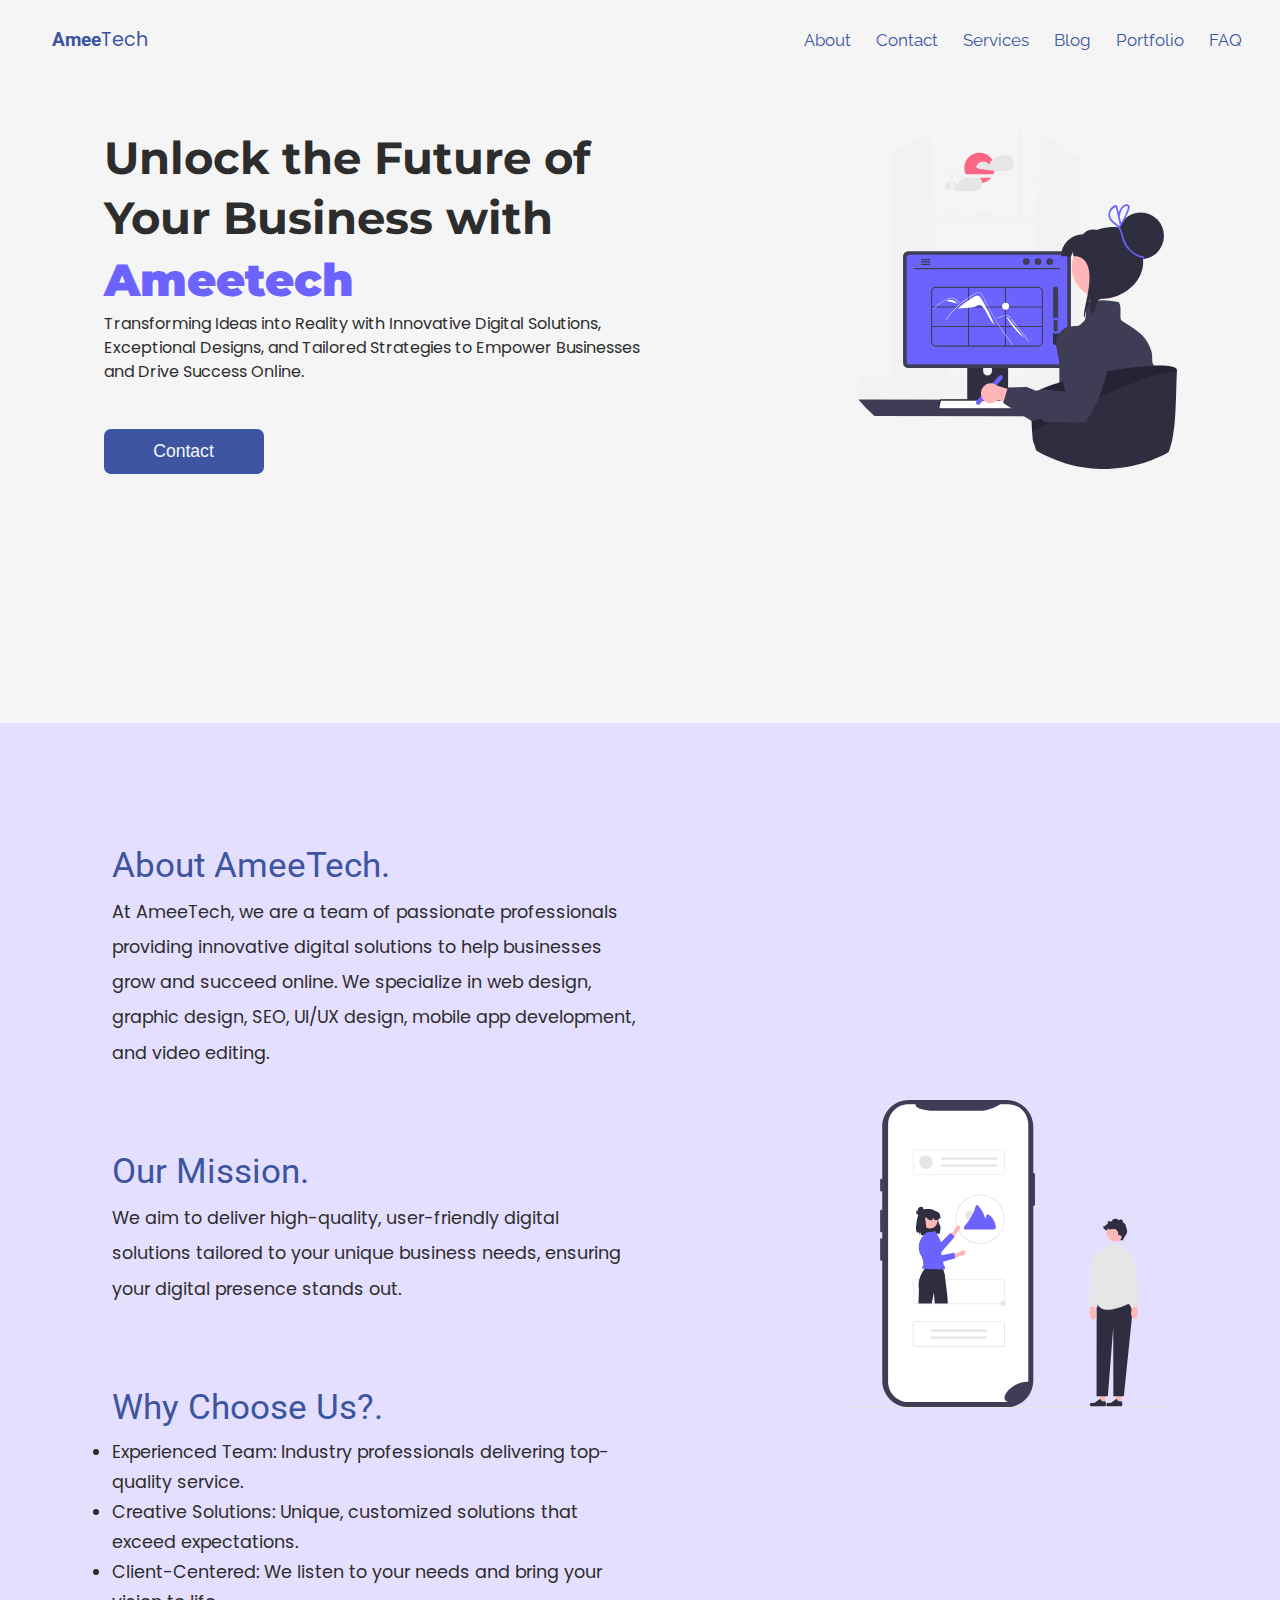
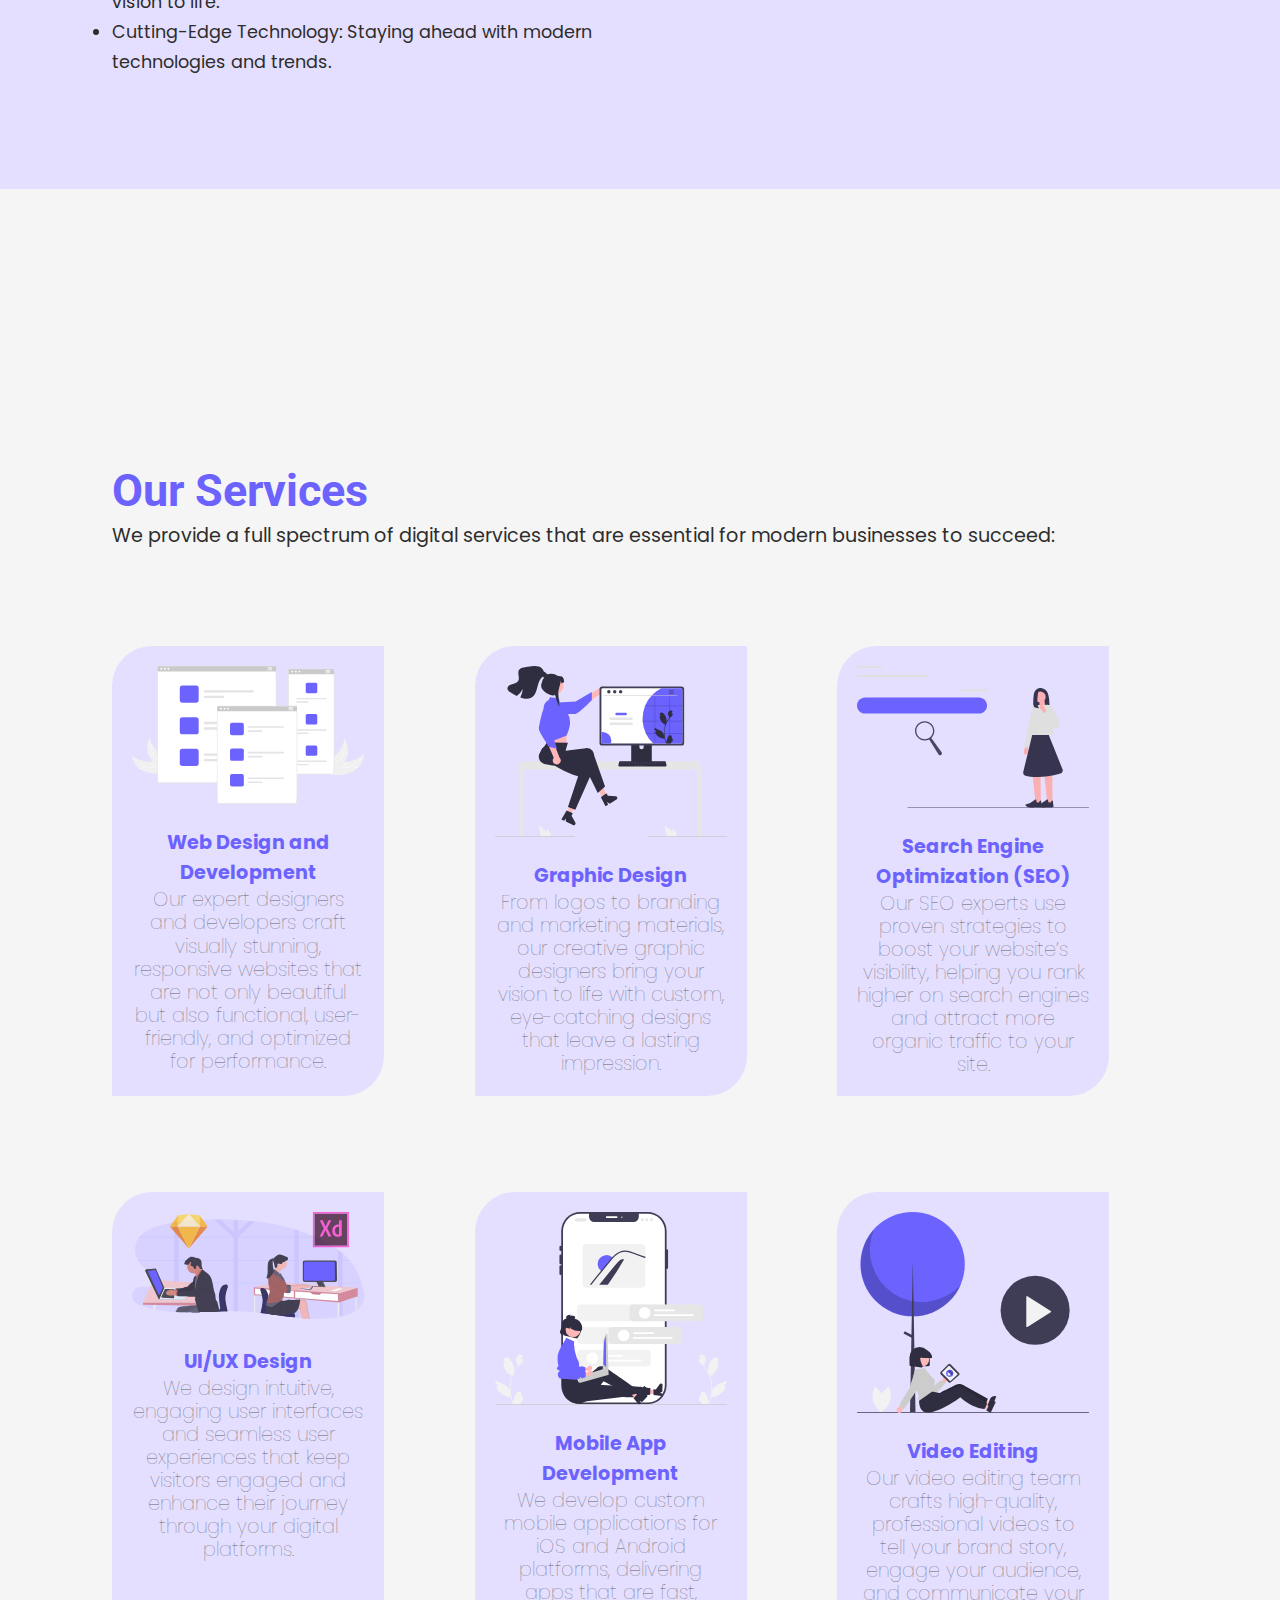
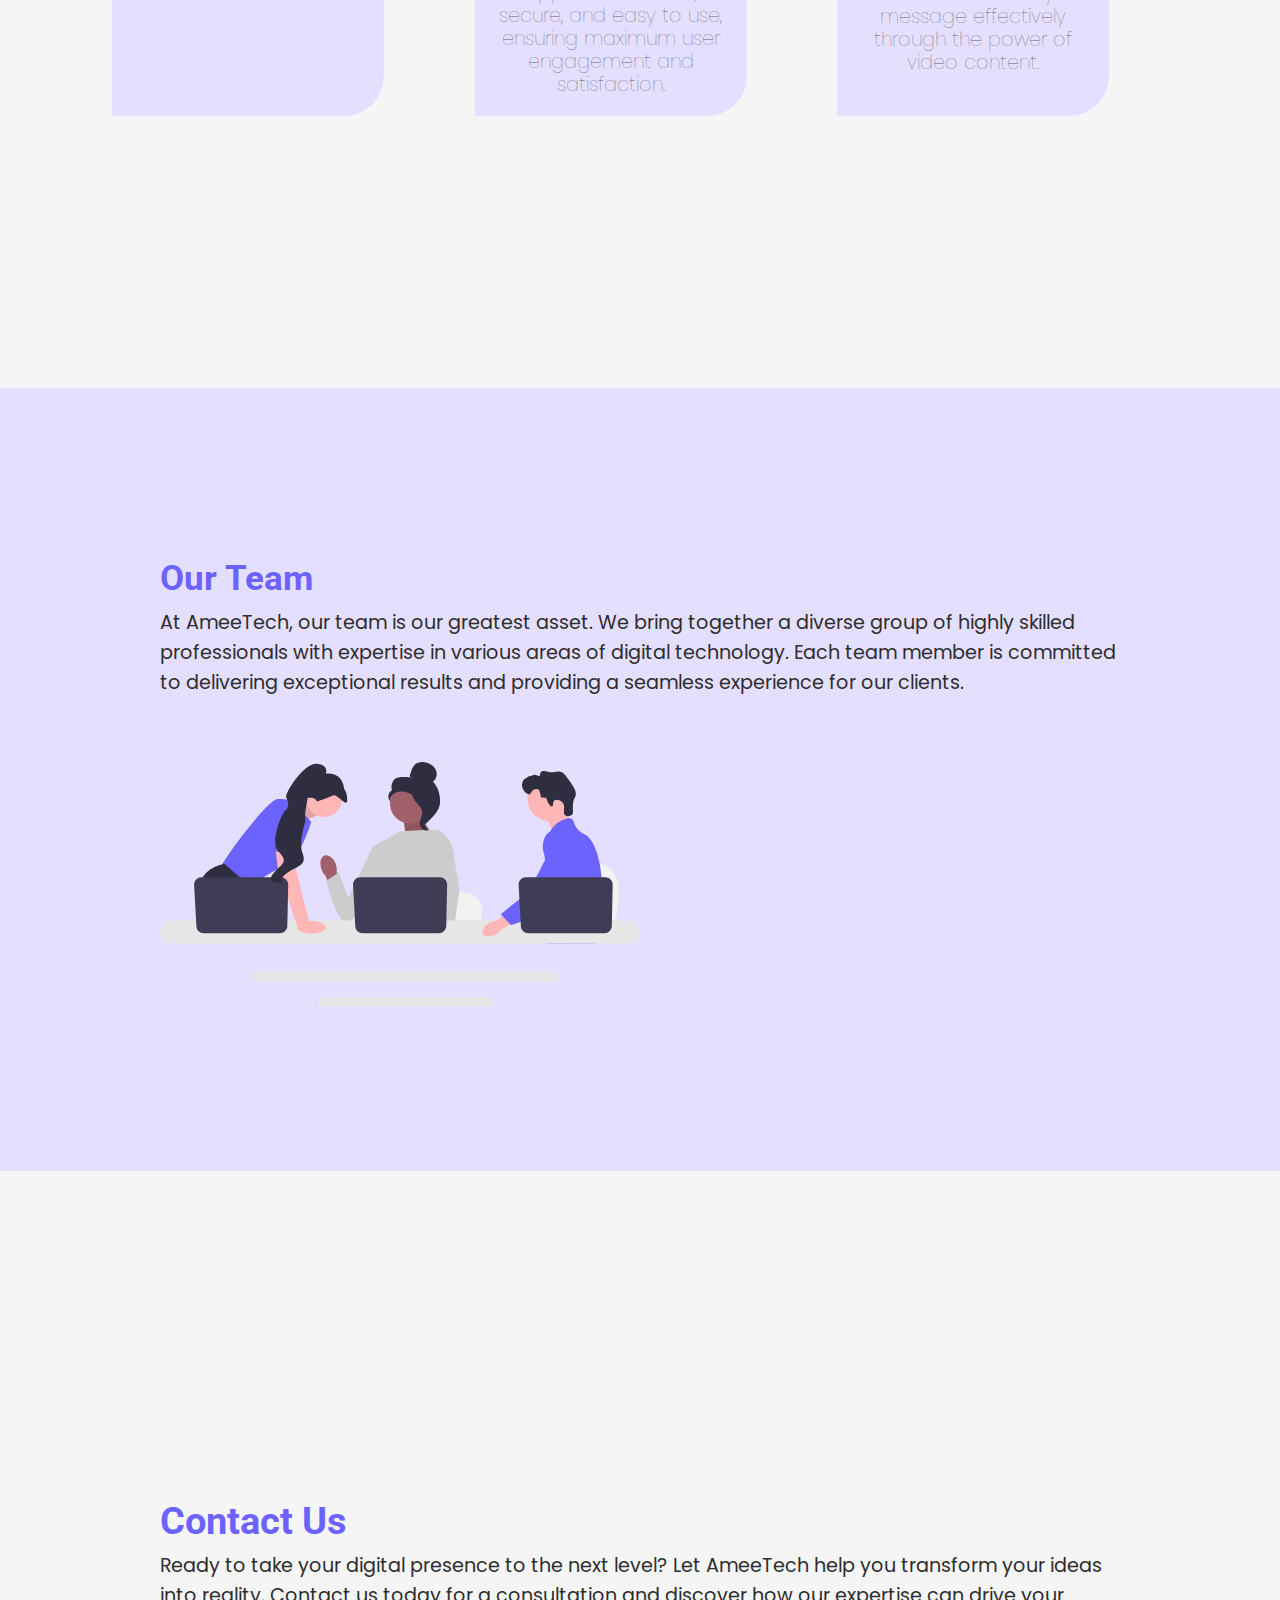
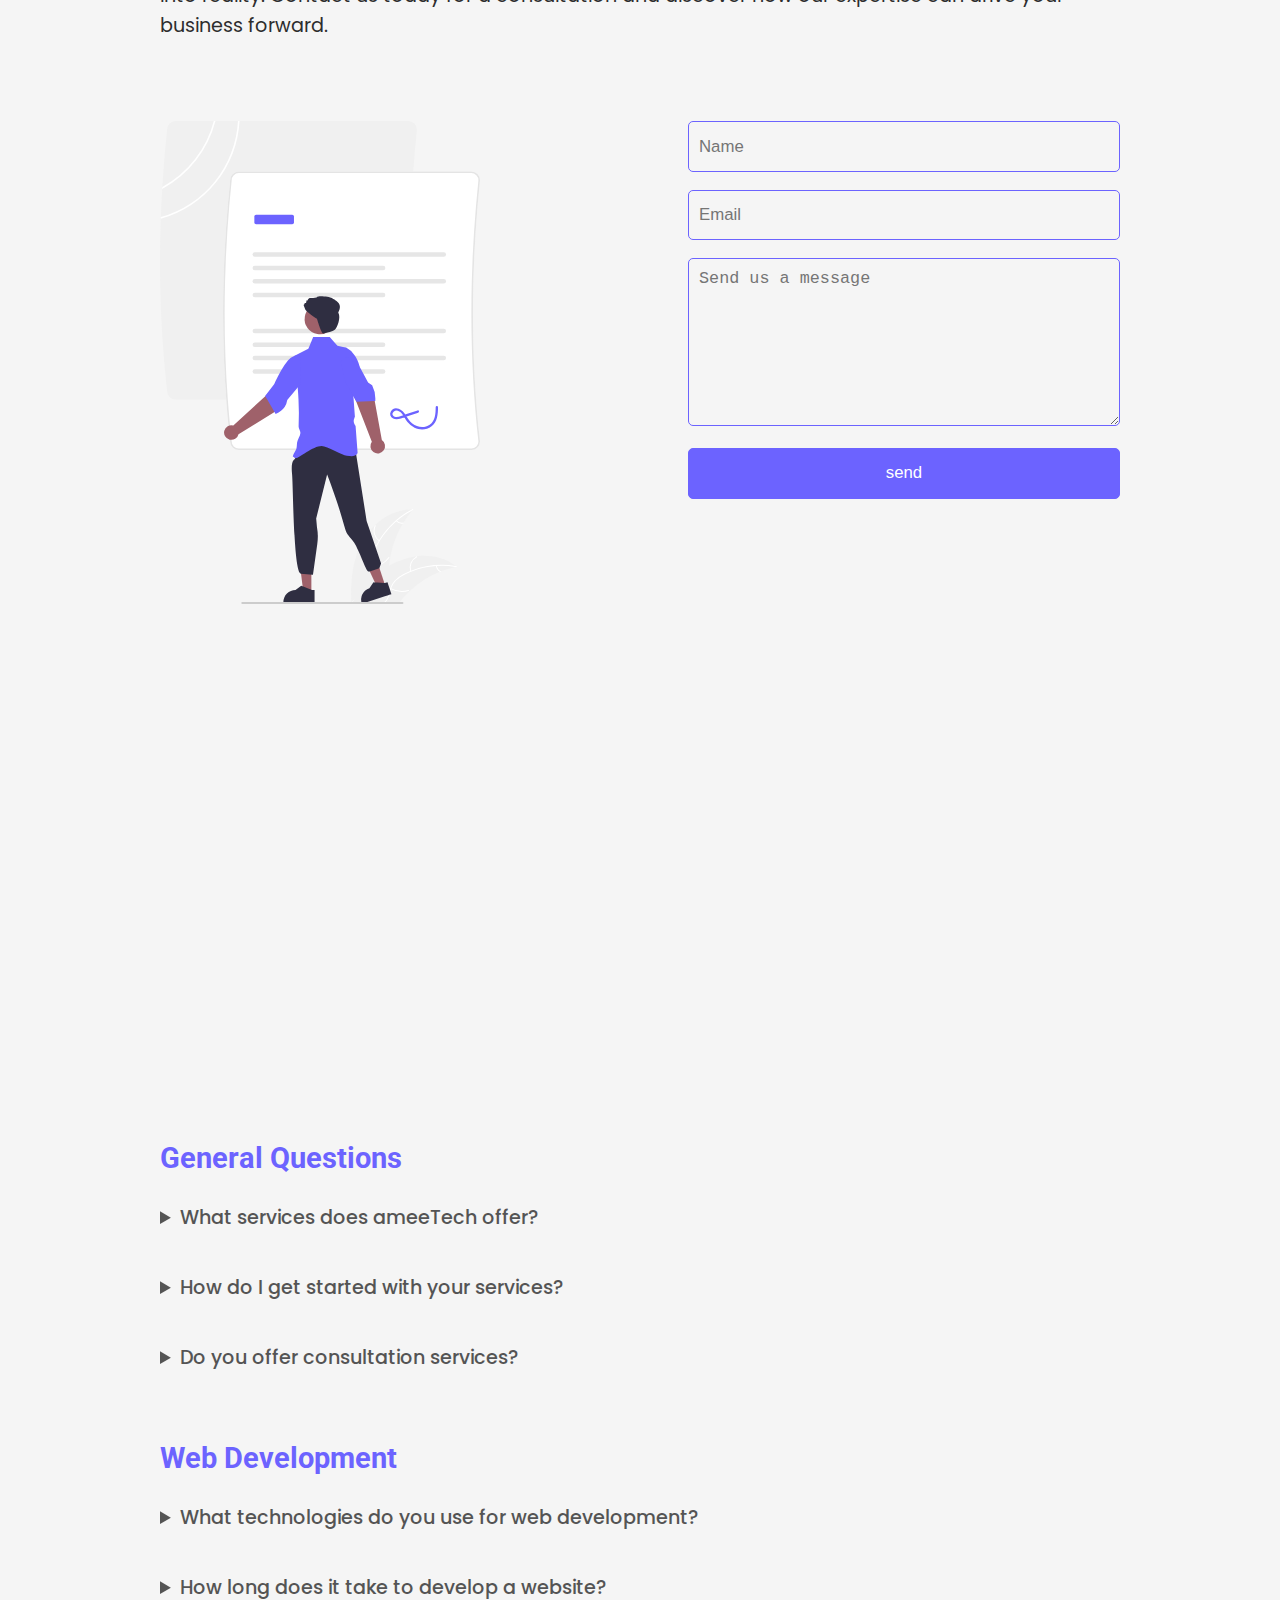
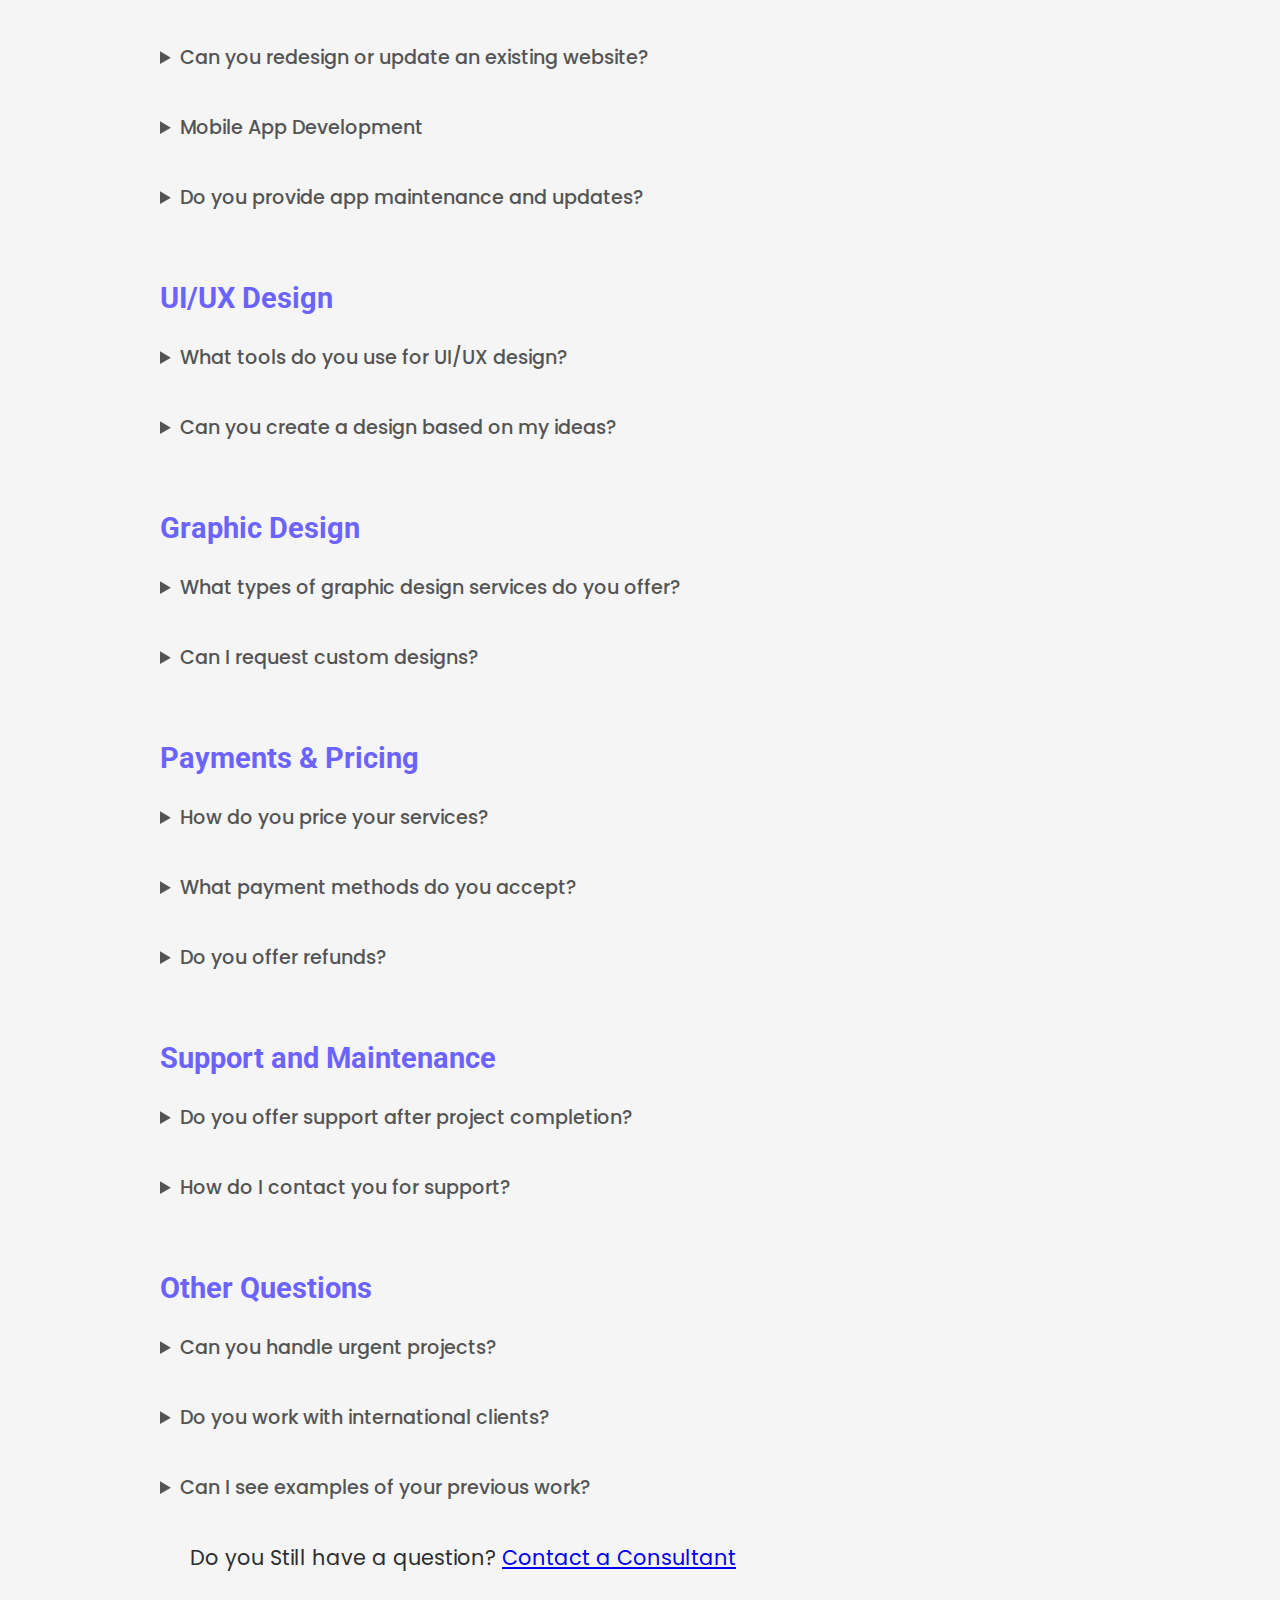
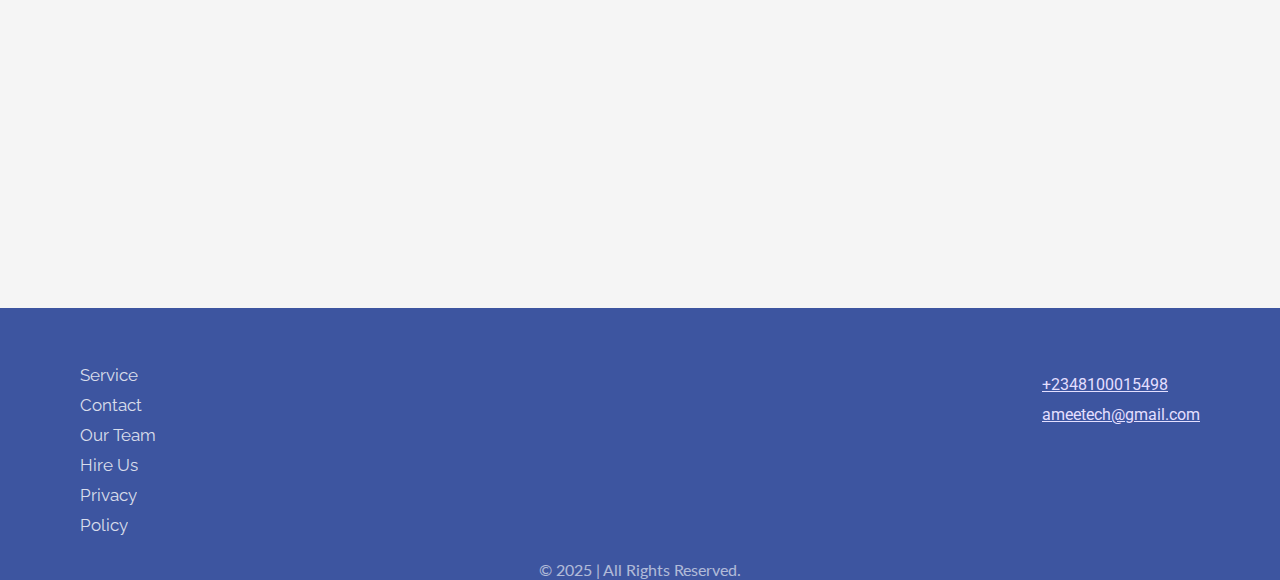
==== index.html @ a2d7ca28 "add a blog post" ====
<!DOCTYPE html>
<html lang="en">
<head>
    <meta charset="UTF-8">
    <meta name="viewport" content="width=device-width, initial-scale=1.0">
    <meta name="author" content="Aminu Muhammad">
    <meta name="robots" content="index, follow">
    <meta name="description" content="Ameetech specializes in innovative digital solutions, including web design, graphic design, SEO, UI/UX design, mobile app development, and video editing. Empower your business with tailored strategies for online success. Explore Ameetech for cutting-edge technology and creative excellence." />
    <link href="https://fonts.googleapis.com/css2?family=Lato:wght@300;400;700&family=Montserrat:wght@400;700&family=Poppins:wght@300;400;700&family=Playfair+Display:wght@400;700&family=Raleway:wght@300;400;700&family=Roboto:wght@400;500&family=Source+Sans+Pro:wght@400;600&display=swap" rel="stylesheet">
    <link rel="stylesheet" href="https://cdnjs.cloudflare.com/ajax/libs/font-awesome/6.7.1/css/all.min.css" integrity="sha512-5Hs3dF2AEPkpNAR7UiOHba+lRSJNeM2ECkwxUIxC1Q/FLycGTbNapWXB4tP889k5T5Ju8fs4b1P5z/iB4nMfSQ==" crossorigin="anonymous" referrerpolicy="no-referrer" />
    <link rel="icon" href="images/ameelogo.png" type="image/x-icon">
    <meta property="og:title" content="Ameetech | Web Design, Graphic Design, SEO, Video Editing & More">
    <meta property="og:description" content="Ameetech specializes in innovative digital solutions, including web design, graphic design, SEO, UI/UX design, mobile app development, and video editing. Empower your business with tailored strategies for online success. Explore Ameetech for cutting-edge technology and creative excellence.">
    <meta property="og:image" content="[data-uri]">
    <meta property="og:url" content="https://ameetech.org.ng/">

    <link rel="stylesheet" href="style.css">
    <title>Ameetech | Web Design, Graphic Design, SEO, Video Editing & More</title>
</head>
<body>
    <!-- star of the header element -->
    <header>
        <div class="mobile">
            <ul>
                <li><a href="#about" title="About AmeeTech">About</a></li>
                <li><a href="#contact" title="Contact AmeeTech">Contact</a></li>
                <li><a href="#services" title="Our Services">Services</a></li>
                <li><a href="https://ameetech.blogspot.com/" target="_blank" title="AmeeTech Blog">Blog</a></li>
                <li><a href="#" title="Our Portfolio">Portfolio</a></li>
                <li><a href="#faq" title="Frequently Asked Questions">FAQ</a></li>
            </ul>
        </div>
        <!-- navigation start here  -->
        <nav>
            <div class="logo">
                <!-- <img src="images/ameetech.jpg" alt="logo of ameetech"> -->
                <p><span id="web">Amee</span><span id="zone">Tech</span></p>
            </div>
            <ul>
                <li><a href="#about" title="About AmeeTech">About</a></li>
                <li><a href="#contact" title="Contact AmeeTech">Contact</a></li>
                <li><a href="#services" title="Our Services">Services</a></li>
                <li><a href="https://ameetech.blogspot.com/" target="_blank" title="AmeeTech Blog">Blog</a></li>
                <li><a href="#porpolio" title="Our Portfolio">Portfolio</a></li>
                <li><a href="#faq" title="Frequently Asked Questions">FAQ</a></li>
            </ul>
            <div class="menu"><i class="fa-solid fa-bars" title="Menu"></i></div>
        </nav>
        <!-- navigation end here  -->

        <!-- header container start here  -->
        <div class="header-container">
            <div class="header-text">
            <h1>Unlock the Future of Your Business with <span>Ameetech</span></h1>
            <!-- <span class="typing-effect">Solutions.</span> -->
            <p>Transforming Ideas into Reality with Innovative Digital Solutions, Exceptional Designs, and Tailored Strategies to Empower Businesses and Drive Success Online.</p>
            <div class="btn">
                <a href="#contact"><button>Contact</button></a>
            </div>
        </div>
            <div class="img-container">
            <img src="images/designer_girl.svg" alt="developer coding on a computer" draggable="false">
        </div>
        </div>
        <!-- header container end here  -->
    </header>
    <!-- end of header element -->

    <!-- start of the main menu element  -->
    <main>
        <section class="section hidden" id="about">
            <div class="detail-container">
                    <h1 title="about ameetech company">About AmeeTech.</h1>
                    <p id="details" title="decription of the ameetech comapany">At AmeeTech, we are a team of passionate professionals providing innovative digital solutions to help businesses grow and succeed online. We specialize in web design, graphic design, SEO, UI/UX design, mobile app development, and video editing.</p>
                    
                    <h1 id="our-mission">Our Mission.</h1>
                    <p id="details">We aim to deliver high-quality, user-friendly digital solutions tailored to your unique business needs, ensuring your digital presence stands out.</p>

                    <h1 id="why-us">Why Choose Us?.</h1>
                        <ul>
                            <li><span>Experienced Team:</span> Industry professionals delivering top-quality service.</li>
                            <li><span>Creative Solutions:</span> Unique, customized solutions that exceed expectations.</li>
                            <li><span>Client-Centered:</span> We listen to your needs and bring your vision to life.</li>
                            <li><span>Cutting-Edge Technology:</span> Staying ahead with modern technologies and trends.</li>
                        </ul>
                </div>
            <div class="about-img-container">
                <img src="images/undraw_product_explainer_8jbm.svg" alt="image of the android phone illustration" draggable="false">
            </div>
        </section>

        <section class="section hidden" id="services">
            <h1>Our Services</h1>
            <p>We provide a full spectrum of digital services that are essential for modern businesses to succeed:</p>
            <div class="card-container">
                <div class="card">
                    <img src="images/undraw_responsive_re_e1nn.svg" alt="Web Design and Development">
                    <h3>Web Design and Development</h3>
                    <p>Our expert designers and developers craft visually stunning, responsive websites that are not only beautiful but also functional, user-friendly, and optimized for performance.</p>
                </div>

                <div class="card">
                    <img src="images/undraw_designer-life_0xd5.svg" alt="Graphic Design">
                    <h3>Graphic Design</h3>
                    <p>From logos to branding and marketing materials, our creative graphic designers bring your vision to life with custom, eye-catching designs that leave a lasting impression.</p>
                </div>

                <div class="card">
                    <img src="images/seo.svg" alt="Search Engine Optimization (SEO)">
                    <h3>Search Engine Optimization (SEO)</h3>
                    <p>Our SEO experts use proven strategies to boost your website’s visibility, helping you rank higher on search engines and attract more organic traffic to your site.</p>
                </div>

                <div class="card">
                    <img src="images/undraw_design_tools_-42-tf.svg" alt="UI/UX Design">
                    <h3>UI/UX Design</h3>
                    <p>We design intuitive, engaging user interfaces and seamless user experiences that keep visitors engaged and enhance their journey through your digital platforms.</p>
                </div>

                <div class="card">
                    <img src="images/undraw_mobile_development_re_wwsn.svg" alt="Mobile App Development">
                    <h3>Mobile App Development</h3>
                    <p>We develop custom mobile applications for iOS and Android platforms, delivering apps that are fast, secure, and easy to use, ensuring maximum user engagement and satisfaction.</p>
                </div>
                <div class="card">
                    <img src="images/undraw_video_streaming_re_v3qg.svg" alt="Video Editing">
                    <h3>Video Editing</h3>
                    <p>Our video editing team crafts high-quality, professional videos to tell your brand story, engage your audience, and communicate your message effectively through the power of video content.</p>
                </div>
            </div>
        </section>

        <section class="section hidden" id="other">
            <div class="details">
                <h1>Our Team</h1>
                <p>At AmeeTech, our team is our greatest asset. We bring together a diverse group of highly skilled professionals with expertise in various areas of digital technology. Each team member is committed to delivering exceptional results and providing a seamless experience for our clients.</p>
        </div>
            <div class="team-container">
            <div class="img-container">
                <img src="images/undraw_engineering_team_a7n2.svg" alt="image of the developers working together" draggable="false">
            </div>
        </div>
        </section>
    
        <section class="section hidden" id="contact">
            <h1>Contact Us</h1>
            <p>Ready to take your digital presence to the next level? Let AmeeTech help you transform your ideas into reality. Contact us today for a consultation and discover how our expertise can drive your business forward.</p>
            <div class="contact">
                <div class="img-container">
                    <!-- <img src="images/undraw_services_re_hu5n.svg" alt="contact us image" draggable="false"> -->
                    <img src="images/contrac.svg" alt="">
                </div>

            <form action="">
                <input type="text" name="name" id="" placeholder="Name"><br><br>
                <input type="email" name="email" placeholder="Email"><br><br>
                <textarea name="message" placeholder="Send us a message" draggable="false"></textarea><br><br>
                <input type="submit" value="send" id="submit" >
            </form>
        </div>
        </section>

         
        <section id="faq">
            <h1>General Questions</h1>
                <details>
                    <summary>What services does ameeTech offer?</summary>
                    <p>ameeTech provides a wide range of services, including:</p>
                    <ul>
                        <li>Web Development (frontend and backend)</li>
                        <li>Mobile App Development (iOS, Android, and cross-platform)</li>
                        <li>UI/UX Design (user interface and user experience design)</li>
                        <li>Graphic Design (logos, branding, and marketing materials)</li>
                        <li>Custom Software Development</li>
                    </ul>
                </details>

                <details>
                    <summary>How do I get started with your services?</summary>
                    <p>To get started, simply contact us via email at <a href="mailto:aminumuhammad00015@gmail.com">ameetech@example.com</a> or fill out the contact form on our website. We'll get back to you within 24 hours to discuss your project.</p>
                </details>

                <details>
                    <summary>Do you offer consultation services?</summary>
                    <p>Yes, we offer free initial consultations to discuss your project ideas and provide advice on the best solutions for your needs.</p>
                </details>

                <h1>Web Development</h1>
                <details>
                    <summary>What technologies do you use for web development?</summary>
                    <p>We use modern technologies such as:</p>
                    <ul>
                        <li>Frontend: React, Angular, HTML, CSS, JavaScript</li>
                        <li>Backend: Node.js, PHP, Larave</li>
                        <li>Databases: MySQL, MongoDB, Firebase</li>
                    </ul>
                </details>

                <details>
                    <summary>How long does it take to develop a website?</summary>
                    <p>The timeline depends on the complexity of your project. A simple website may take 1-2 weeks, while more complex web applications can take 4-8 weeks or more.</p>
                </details>

                <details>
                    <summary>Can you redesign or update an existing website?</summary>
                    <p>Yes, we can help redesign or update your existing website to improve functionality, design, or performance.</p>
                </details>

                <details>
                    <summary>Mobile App Development</summary>
                    <p>We develop apps for</p>
                    <ul>
                        <li>Android</li>
                        <li>iOS</li>
                        <li>Cross-platform using frameworks like React Native and Flutter</li>
                    </ul>
                </details>

                <details>
                    <summary>Do you provide app maintenance and updates?</summary>
                    <p>Yes, we offer app maintenance and update services to ensure your app runs smoothly and remains compatible with the latest OS versions.</p>
                </details>

                <h1>UI/UX Design</h1>
                <details>
                    <summary>What tools do you use for UI/UX design?</summary>
                    <p>We use industry-standard tools like Figma, Adobe XD, and Sketch to create user-friendly designs that align with your brand.</p>
                </details>

                <details>
                    <summary>Can you create a design based on my ideas?</summary>
                    <p>Absolutely! We collaborate closely with you to bring your ideas to life and ensure the final design meets your expectations.</p>
                </details>

                <h1>Graphic Design</h1>
                <details>
                    <summary>What types of graphic design services do you offer?</summary>
                    <p>Our graphic design services include:</p>
                    <ul>
                        <li>Logo design</li>
                        <li>Branding and identity</li>
                        <li>Marketing materials (flyers, posters, brochures)</li>
                        <li>Social media graphics</li>
                    </ul>
                </details>

                <details>
                    <summary>Can I request custom designs?</summary>
                    <p>Yes, we tailor all our designs to your specific requirements.</p>
                </details>

                <h1>Payments & Pricing</h1>
                <details>
                    <summary>How do you price your services?</summary>
                    <p>Our pricing is project-based and depends on the scope and complexity of the work. Contact us for a custom quote.</p>
                </details>

                <details>
                    <summary>What payment methods do you accept?</summary>
                    <p>We accept bank transfers, Opay, and other popular payment methods.</p>
                </details>

                <details>
                    <summary>Do you offer refunds?</summary>
                    <p>Refunds are considered on a case-by-case basis. Please refer to our refund policy for more details.</p>
                </details>

                <h1>Support and Maintenance</h1>
                <details>
                    <summary>Do you offer support after project completion?</summary>
                    <p>Yes, we offer post-project support to help with updates, troubleshooting, and ongoing maintenance.</p>
                </details>

                <details>
                    <summary>How do I contact you for support?</summary>
                    <p>You can reach us through our support email support@ameetech.com or call our support team at +234 810 001 5498.</p>
                </details>

                <h1>Other Questions</h1>
                <details>
                    <summary>Can you handle urgent projects?</summary>
                    <p>Yes, we offer expedited services for urgent projects, subject to availability and additional costs.</p>
                </details>

                <details>
                    <summary>Do you work with international clients?</summary>
                    <p>Yes, we serve clients worldwide. All communication is handled online via email, Zoom, or WhatsApp.</p>
                </details>

                <details>
                    <summary>Can I see examples of your previous work?</summary>
                    <p>Yes, you can view our portfolio on our website under the "Portfolio" section.</p>
              </details>

              <p id="question">Do you Still have a question? <a href="https://docs.google.com/forms/d/e/1FAIpQLScxBvtyC4sH2qdHPcxZzdXqnFS9De6sQQSznyJmaH6iE5VR_g/viewform?usp=dialog" target="_blank">Contact a Consultant</a></p>
            </section>

    </main>
    <!-- end of the main menu element  -->


    <!-- start of the footer element  -->
    <footer>
        <!-- <h1 class="logo"><span>WEB</span><span>Zone</span></h1> -->
        <div class="footer-detail">
        <div class="usefull-link">
            <a href="#services">Service</a>
            <a href="#contact">Contact</a>
            <a href="#other">Our Team</a>
            <a href="#">Hire Us</a>
            <a href="privacy-policy.html">Privacy</a>
            <a href="privacy-policy.html">Policy</a>
        </div>
      <div>
        <div class="social-media">
            <a href="https://web.facebook.com/profile.php?id=61550987333969"><i class="fa-brands fa-facebook"></i></a>
             <a href="#"><i class="fa-brands fa-instagram"></i></a>
            <a href="#"><i class="fa-brands fa-x-twitter"></i></a>
             <a href="#"><i class="fa-brands fa-linkedin"></i></a>
            <a href="#"><i class="fa-brands fa-github"></i></a>  
        </div>
        <div class="address-container">
            <ul>
                <li><a href="tel:+2348100015498" title="phone number">+2348100015498</a></li>
                <li><a href="mailto:aminumuhammad@yahoo.com" title="email address">ameetech@gmail.com</a></li>
                <!-- <li><a href="">No. 7 zoo raod kano nigeria</a></li> -->
            </ul>
        </div>
      </div>
    </div>
        <p id="copy-right" title="copy-right">&copy; 2025 | All Rights Reserved.</p>
    </footer>
    <!-- end of the footer element  -->

    <script src="script.js"></script>
</body>
</html>
---- style.css ----
*, *::after, *::before{
    margin: 0;
    padding: 0;
    box-sizing: border-box;
}
:root{
    --txt-color1: #2D2D2D;
    /* --txt-color2: #6C63FF; */
    --primary-color: #6C63FF;
    --accesnt-color2: #FF82A9;
    --warning-color: #FFD166;
    --background-color: #F5F5F5;
    --section-color: #E4DFFF;
    --neutral-color3: #FFFFFF;
    --scondary-color-hover: #3D55A0;
    --scondary-color-bg: #E4DFFF;
    --hover-color: #28E7DB;
    --primary-text: 'Montserrat', sans-serif;
    --secondary-text: 'Poppins', sans-serif;
    --paragrph-text: 'Lato', sans-serif;
    --cta-text: 'Roboto', sans-serif; 
    --navigation-text: 'Raleway', sans-serif;
    --service-des-text: 'Source Sans Pro', sans-serif;
    --blog-text: 'Open Sans', sans-serif;
}
body{
    overflow-x: hidden;
    background-color: var(--background-color);
    color: var(--txt-color1);
    scroll-behavior: smooth;
}
/* start of the header style  */
header nav{
    position: fixed;
    display: flex;
    min-width: 99vw;
    margin: 0 auto;
    justify-content: space-between;
    text-align: center;
    margin-inline: auto;
    background-color: var(--background-color);
    top: 5px;
    margin-top: -5px;
    padding: 25px;
    z-index: 100;
}
header nav .logo{
    width: 150px;
    color: var(--scondary-color-hover);
}
header nav .logo p{
    font-size: 1.2rem;
    font-family: var(--secondary-text);
    
}
header nav .logo p #web{
    font-family: var(--cta-text);
    font-weight: bold;
}
.mobile{
    display: none;
}
.mobile.show{
    position: fixed;
    display: flex;
    inset: 0;
    background-color: var(--primary-color);
    z-index: 99;
    animation: animate-mobile 0.6s alternate;
}
.mobile.show ul{
    margin-top: 5em;
    padding-left: 20px;
}
.mobile.show ul li{
    list-style: none;
}
.mobile.show ul li a{
    font-size: 1.09rem;
    text-decoration: none;
    color: var(--neutral-color3);
    font-family: var(--navigation-text);
    line-height: 50px;
}
.mobile.show ul li a:focus,
.mobile.show ul li a:hover{
    color: var(--hover-color);
}
header nav ul{
    display: flex;
    align-items: center;
    gap: 25px;
    flex-wrap: wrap;
}
header nav ul li{
    list-style: none;
    font-family: var(--navigation-text);
}
header nav ul li a{
    font-size: 1.09rem;
    text-decoration: none;
    color: var(--scondary-color-hover);
    /* color: var(--primary-color); */
}
header nav ul li a:focus,
header nav ul li a:hover{
    border-bottom: 2px solid var(--scondary-color-hover);
    transition: 0.2s ease-out;
}
header nav .menu{
    display: none;
}
header .header-container{
    width: 95%;
    margin: 0 auto;
    margin-inline: auto;
    margin-top: 8em;
    padding-bottom: 5.55rem;
    display: flex;
    justify-content: space-around;
    align-items: center;
    flex-wrap: wrap;
    gap: 50px;
}
header .header-container .header-text{
    max-width: 35em;
}
header .header-container h1{
    display: flex;
    flex-wrap: wrap;
    font-family: var(--primary-text);
    font-size: 2.8rem;
    line-height: 60px;
}

header .header-container h1 span{
    color: var(--primary-color);
    font-weight: 200;
    font-weight: bolder;
  line-height: 64px;
}
header .header-container p{
    font-size: 1rem;
    font-family: var(--secondary-text);
    line-height: 24px;
    color: var(--txt-color1);
}
header .header-container .btn{
    width: 10em;
    margin-top: 45px;
}
header .header-container .btn button{
    outline: none;
    border: none;
    padding: 12px;
    width: 100%;
    font-size: 1.1rem;
    text-align: center;
    color: var(--background-color);
    background-color: var(--scondary-color-hover);
    border-radius: 7px;
}
header .header-container .btn button:hover{
    background-color: var(--primary-color);
    transition: 0.2s ease;
    cursor: pointer;
}
header .header-container .img-container{
    width: 20rem;
    float: right;
}
header .header-container .img-container img{
    width: 100%;
    object-fit: cover;
    animation: animate-image 4s ease-in-out infinite alternate;
}
/* header navigation end here  */


/* start main menu here  */
main{
    width: 100%;
    margin: 0 auto;
    margin-inline: auto;
}
/* start about page here  */
main #about{
    display: flex;
    flex-wrap: wrap;
    background-color: var(--scondary-color-bg);
    justify-content: space-between;
    align-items: center;
    padding: 7em;
    margin-top: 10em;
    gap: 50px;
    /* overflow-x: hidden; */
}
main #about h1{
    font-size: 2.2rem;
    font-weight: 400;
    text-transform: capitalize;
    font-family: var(--cta-text);
    line-height: 60px;
    color: var(--scondary-color-hover);
    animation: animate-heading 2s ease-in-out alternate infinite;
}
main #about #our-mission,
main #about #why-us{
    margin-top: 2em;
}
main #about #details,
main #about ul li{
    font-size: 1.1rem;
    line-height: 2;
    max-width: 30em;
    font-family: var(--secondary-text);
    color: var(--txt-color1);
}
main #about ul li{
    list-style-type:disc;
    line-height: 30px;
}
main #about .about-img-container{
    width: 20rem;
}
main #about .about-img-container img{
    width: 100%;
    object-fit: cover;
    animation: animate-image 4s ease-in-out infinite alternate;
}
/* end abou page here  */


/* start service page here  */
main #services{
    padding: 7em;
    margin-top: 10em;
}
main #services h1{
    font-size: 2.8rem;
    /* font-weight: 400; */
    line-height: 60px;
    font-family: var(--cta-text);
    color: var(--primary-color);
    animation: animate-heading 2s ease-in-out alternate infinite;
}
main #services p{
    font-size: 1.2rem;
    font-family: var(--secondary-text);
}
.card-container{
   display: grid;
   gap: 2em;
   grid-template-columns: repeat(auto-fit, minmax(17em, 1fr));
   margin-top: 2em;
   text-align: center;
}

main .card-container .card{
    width: 17em;
    background-color: var(--scondary-color-bg);
    padding: 20px;
    border-radius: 40px 0px 40px 0px;
    margin-top: 4em;
    transition: 0.4s;
    animation: animate-card 5s ease-in-out infinite alternate;
}
main .card-container .card:hover{
  transform: scale(1.03);
  transition: 0.4s ease-in-out;
}
main .card-container .card img{
    width: 100%;
    object-fit: cover;
}
main .card-container .card h3{
    text-align: center;
    font-size: 1.2rem;
    font-family: var(--secondary-text);
    line-height: 30px;
    padding-top: 20px;
    color: var(--primary-color);
}
main .card-container .card p{
    text-align: center;
    line-height: 1.2;
    font-family: var(--blog-text);
    opacity: 0.7;
    font-weight: lighter;
}
/* end of the service page  */


/* start of the team page  */
main #other{
    background-color: var(--scondary-color-bg);
    width: 100%;
    margin-top: 10em;
    padding: 10em;
    overflow-x: hidden;
}
main #other h1{
    font-size: 2.2rem;
    font-family: var(--cta-text);
    color: var(--primary-color);
    line-height: 60px;
    animation: animate-heading 2s ease-in-out alternate infinite;
}
main #other p{
    color: var(--txt-color1);
    font-size: 1.2rem;
    line-height: 30px;
    font-family: var(--secondary-text);
}
main #other .details{
    z-index: 99;
    margin-bottom: 4em
}
main .team-container{
    display: flex;
    flex-wrap: wrap;
    gap: 50px;
}
main .img-container{
    width: 30em;
}

main .img-container img{
    width: 100%;
    object-fit: cover;
    z-index: 1;
    animation: animate-image 4s ease-in-out infinite alternate;
}
main .team-members{
    display: flex;
    flex-wrap: wrap;
    justify-content: center;
    align-items: center;
    gap: 2em;
}

main .team-members .card{
    padding: 10px;
    transition: 0.5 ease;
}

main .team-members .card img{
    width: 5em;
    height: 5em;
    border-radius: 50%;
    object-fit: cover;
    pointer-events: none;
    mix-blend-mode: multiply;
    /* opacity: 0.7; */
    align-content: center; 
    filter: grayscale(0.5); 
}
main .team-members .card h4,
main .team-members .card h5 {
    text-align: center;
    font-family: var(--cta-text);
    line-height: 1.5;
}
main .team-members .card a{
    text-decoration: none;
}
/* team members section end here  */

/* faq start here  */
main #faq details{
    margin-bottom: 10px;
}
main #faq h1{
    font-size: 1.8rem;
    font-family: var(--cta-text);
    line-height: 60px;
    color: var(--primary-color);
    animation: animate-heading 3s ease-in-out alternate infinite;
    margin-top: 40px;
}
main #faq details summary{
    color: var(--txt-color1);
    font-size: 1.2rem;
    line-height: 60px;
    font-family: var(--secondary-text);
    font-weight: 500;
    opacity: 0.8;
}
main #faq details p{
    color: var(--txt-color1);
    font-size: 1.3rem;
    line-height: 60px;
    margin-left: 30px;
    font-family: var(--secondary-text);
}
main #faq details ul{
    margin-left: 60px;
}
main #faq details li{
    color: var(--txt-color1);
    font-size: 1.2rem;
    line-height: 60px;
    font-family: var(--secondary-text);
}
main #faq #question{
    color: var(--txt-color1);
    font-size: 1.3rem;
    line-height: 60px;
    margin-left: 30px;
    font-family: var(--secondary-text);
}
/* faq end here  */


/* contact page start here  */
main #contact,
main #faq{
    padding: 10em;
    margin-top: 10em;
    margin-inline: auto;
    overflow-x: hidden;
}
main #contact h1{
    font-size: 2.4rem;
    font-family: var(--cta-text);
    line-height: 60px;
    color: var(--primary-color);
    animation: animate-heading 2s ease-in-out alternate infinite;
}
main #contact p{
    font-size: 1.2rem;
    font-family: var(--secondary-text);
    line-height: 30px;
}
main #contact .contact{
    display: flex;
    justify-content: space-between;
    margin-top: 5em;
    flex-wrap: wrap;
    gap: 50px;
}
main #contact form{
    width: 27em;
}
main #contact form input,
main #contact form textarea{
    width: 100%;
    height: 3em;
    padding: 10px;
    outline: none;
    border: 1px solid var(--primary-color);
    background-color: transparent;
    border-radius: 5px;
    font-size: 1.05rem;
    color: var(--scondary-color-hover);
}
main #contact form textarea{
    min-height: 10em;
    max-height: 10em;
    /* pointer-events: none; */
}
main #contact form #submit{
    background-color: var(--primary-color);
    color: var(--neutral-color3);
    /* font-size: 1.2rem; */
}
main #contact form #submit:hover{
    background-color: var(--scondary-color-hover);
    transition: 0.3s ease;
    cursor: pointer;
}
main #contact form input:hover,
main #contact form textarea:hover{
    border: 2px solid var(--scondary-color-hover);
    transition: 0.3s ease;
}
main #contact .contact .img-container{
    width: 20em;
}
main #contact .contact .img-container img{
    width: 100%;
    animation: animate-image 4s ease-in-out infinite alternate;
}
/* contact page end here  */


/* footer page start here  */
footer{
    padding: 2em 5em 0;
    background-color: var(--scondary-color-hover);
    margin-top: 10em;
}
footer .footer-detail{
    display: flex;
    justify-content: space-between;
    text-align: center;
    flex-wrap: wrap;
    margin-top: 20px;
}
footer .social-media{
    display: flex;
    gap: 20px;
    /* padding: 20px; */
}
footer .address-container ul{
    margin-top: 10px;
}
footer .address-container li{
    list-style: none;
    text-align: left;
}
footer .address-container li a{
    font-family: var(--secondary-text);
    line-height: 30px;
    font-family: var(--cta-text);
    color: var(--scondary-color-bg);
    /* text-align: left; */
}
footer .usefull-link{
    display: flex;
    flex-direction: column;
}
footer .usefull-link a{
    text-align: left;
    font-size: 1.05rem;
    font-family: var(--navigation-text);
    line-height: 30px;
    text-decoration: none;
    color: var(--neutral-color3);
    opacity: 0.8;
}
footer .usefull-link a:hover{
    color: var(--hover-color);
}
footer .social-media a{
    font-size: 1.4rem;
    color: var(--neutral-color3);
    opacity: 0.7;
    text-decoration: none;
}
footer .social-media a:hover{
    opacity: 1;
    transition: 0.3s ease;
}
footer #copy-right{
    text-align: center;
    font-size: 1rem;
    font-family: var(--paragrph-text);
    color: var(--neutral-color3);
    opacity: 0.6;
    line-height: 20px;
    margin-top: 20px;
}
/* footer page end here  */


/* privacy and policy page start here */
.privacy section{
    padding: 1em 6em 1em 6em;
    margin-inline: auto;
    overflow-x: hidden;
}
.privacy section h1{
    margin-top: 1em;
    font-size: 2.4rem;
    font-family: var(--cta-text);
    line-height: 60px;
    color: var(--primary-color);
}
.privacy section p{
    font-size: 1.2rem;
    font-family: var(--secondary-text);
    line-height: 30px;
}
.privacy section li{
    color: var(--txt-color1);
    font-size: 1.2rem;
    line-height: 40px;
    font-family: var(--secondary-text);
}
/* privacy and policy page end here */

/* start animation section  */
@keyframes animate-heading {
    to{
        transform: rotate(1deg);
    }
}

@keyframes animate-image {
    to{
        transform: scale(1.1);
    }
}
@keyframes animate-card {
    form{
        border-radius: 40px 0px 40px 0px;
    }
    to{
        border-radius: 0px 40px 0px 40px;
    }
}
@keyframes animate-scroll {
   from{
    opacity: 0;
    transform: translateY(50px);
   } 
   to{
    opacity: 1;
    transform: translateY(0);
   }
}
@keyframes animate-mobile {
    from{
        transform: translateY(-50%);
    }
    to{
        transform: translateY(0%);
    }
}
/* .section{
    
} */
/* .section.hidden {
    visibility: hidden;
  }
.section.visible {
    animation: animate-scroll 0.5s ease;
  }  */

/* end animation section  */

/* start responsive mobile view here  */
@media (max-width: 1000px) {
    header nav{
        min-width: 99vw;
        padding: 25px;
        /* margin-left: -30px; */
    }
    header nav .logo p{
        margin-left: -70px;
    }
    header nav ul{
        display: none;
    }
    header nav .menu{
        display: block;
    }
    main #services,
    main #other,
    main #contact,
    main #about,
    main #faq,
    .privacy section,
    footer{
        padding: 2em;
    }
}
/* end responsive mobile view here  */
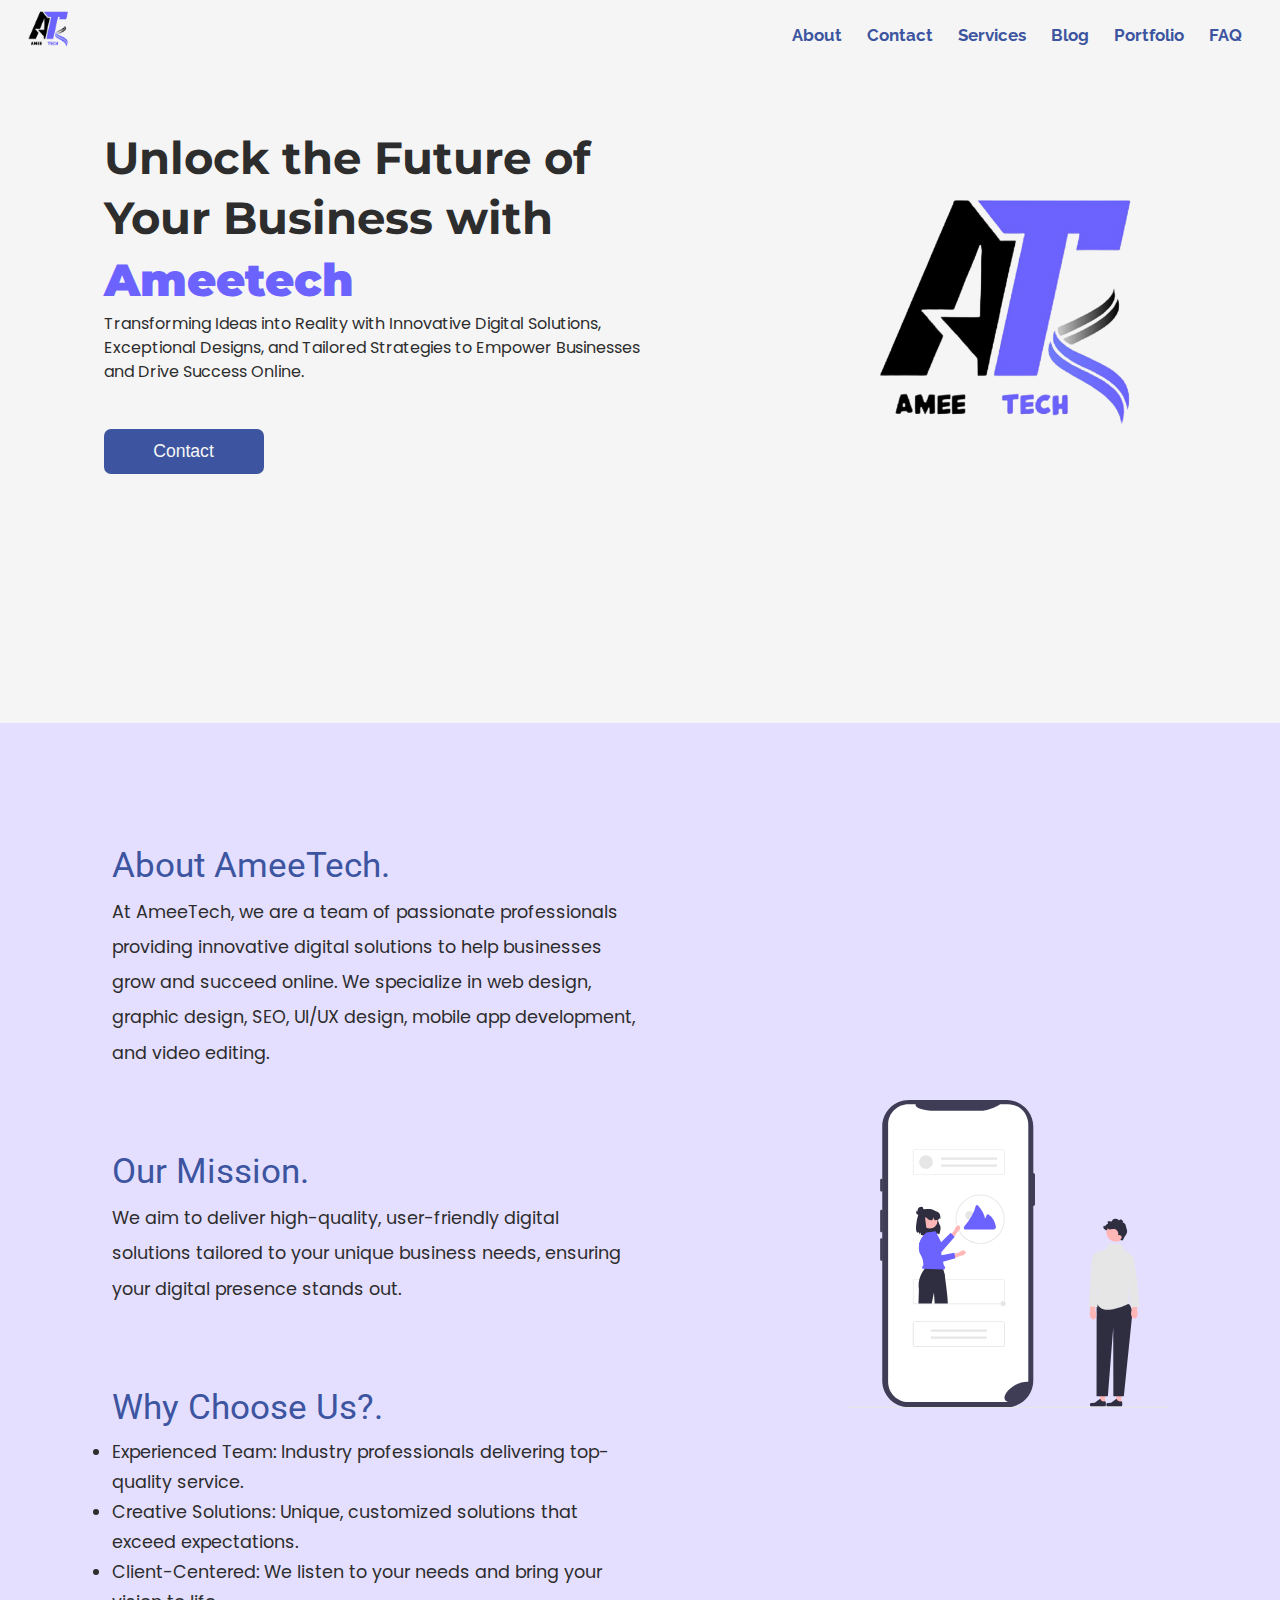
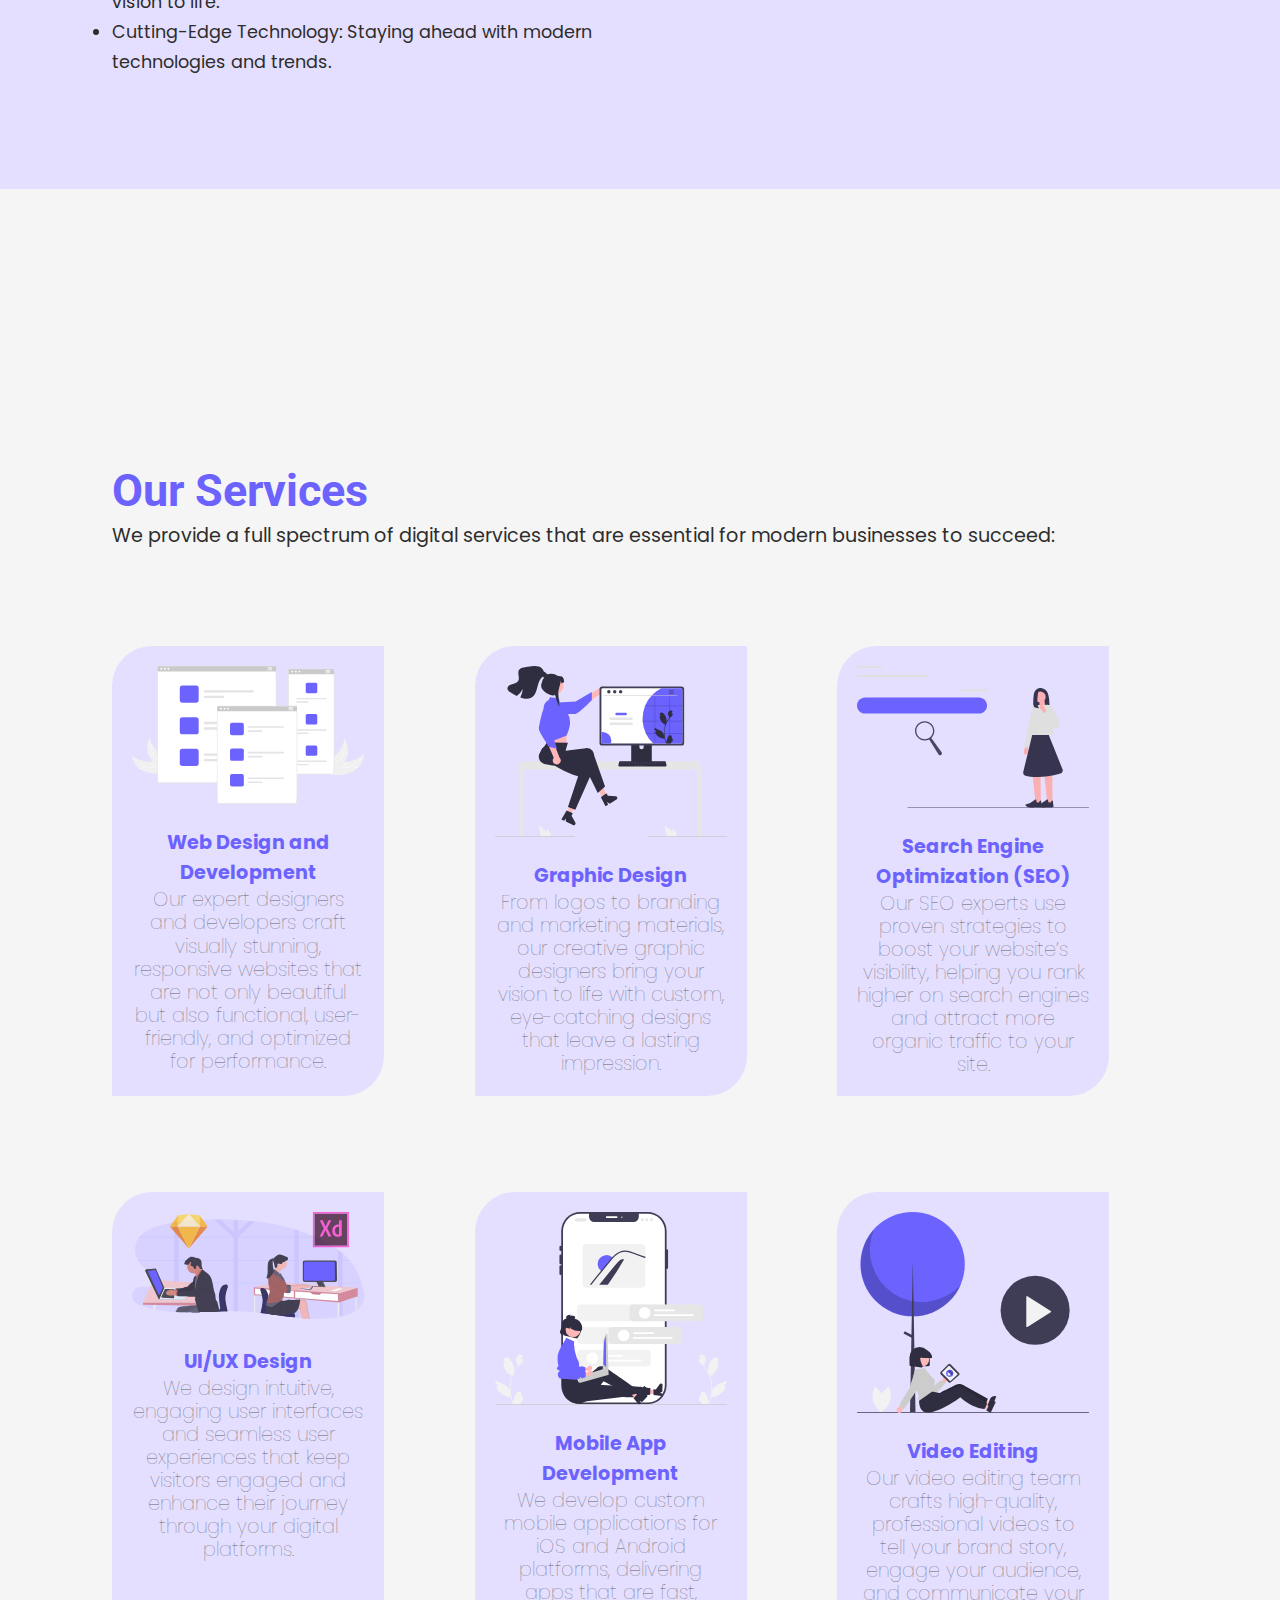
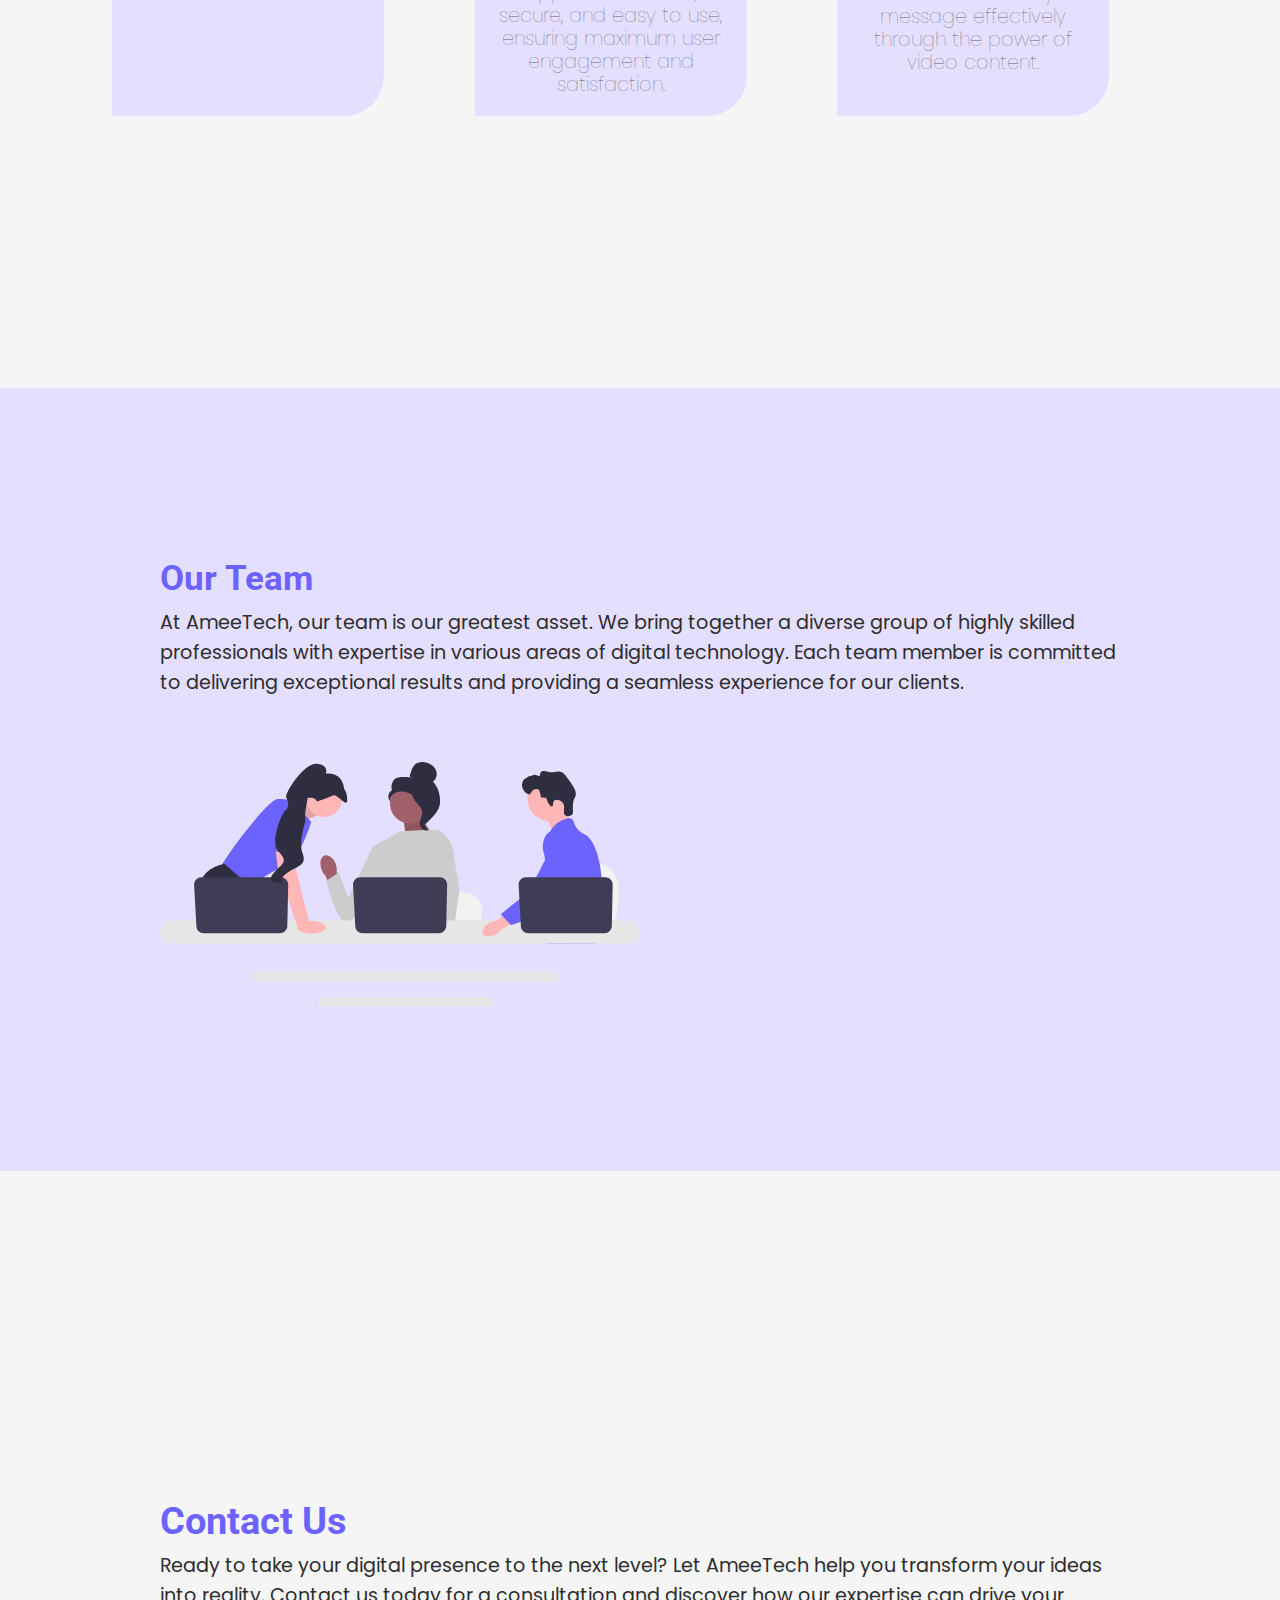
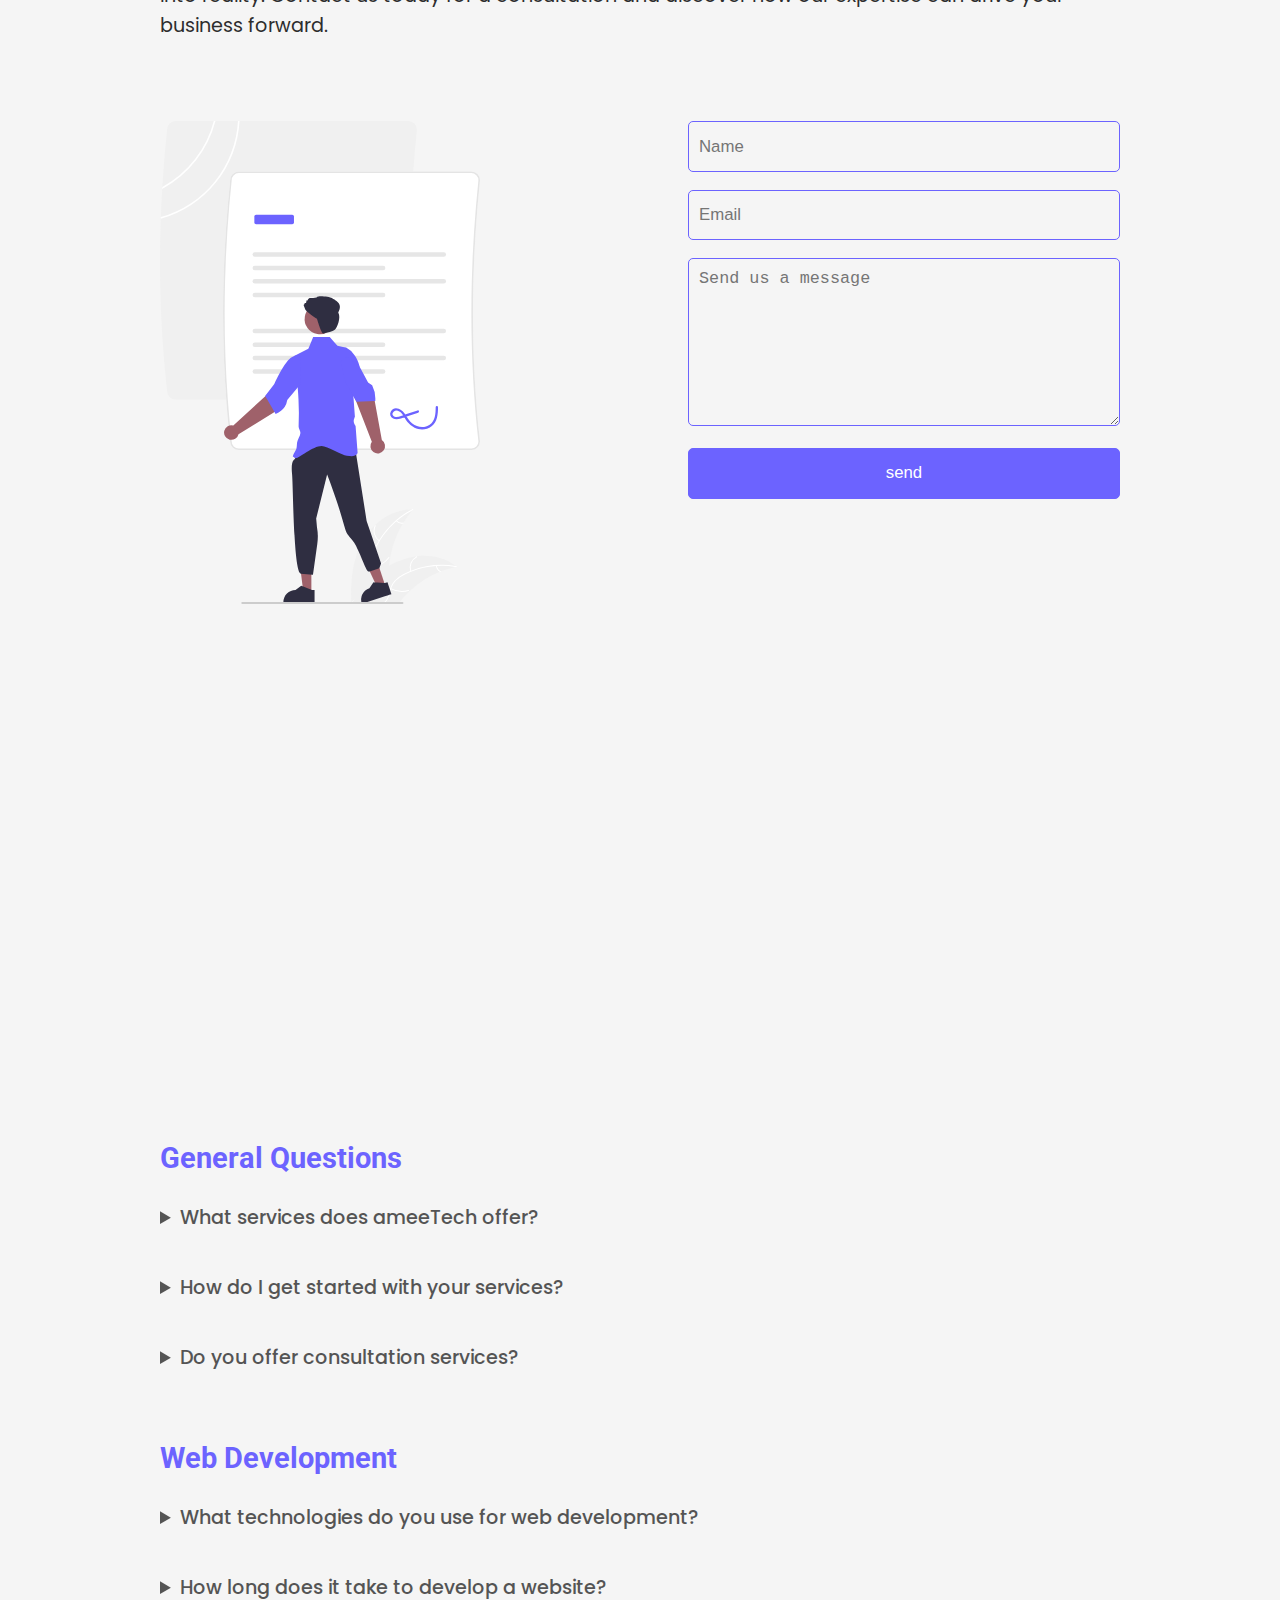
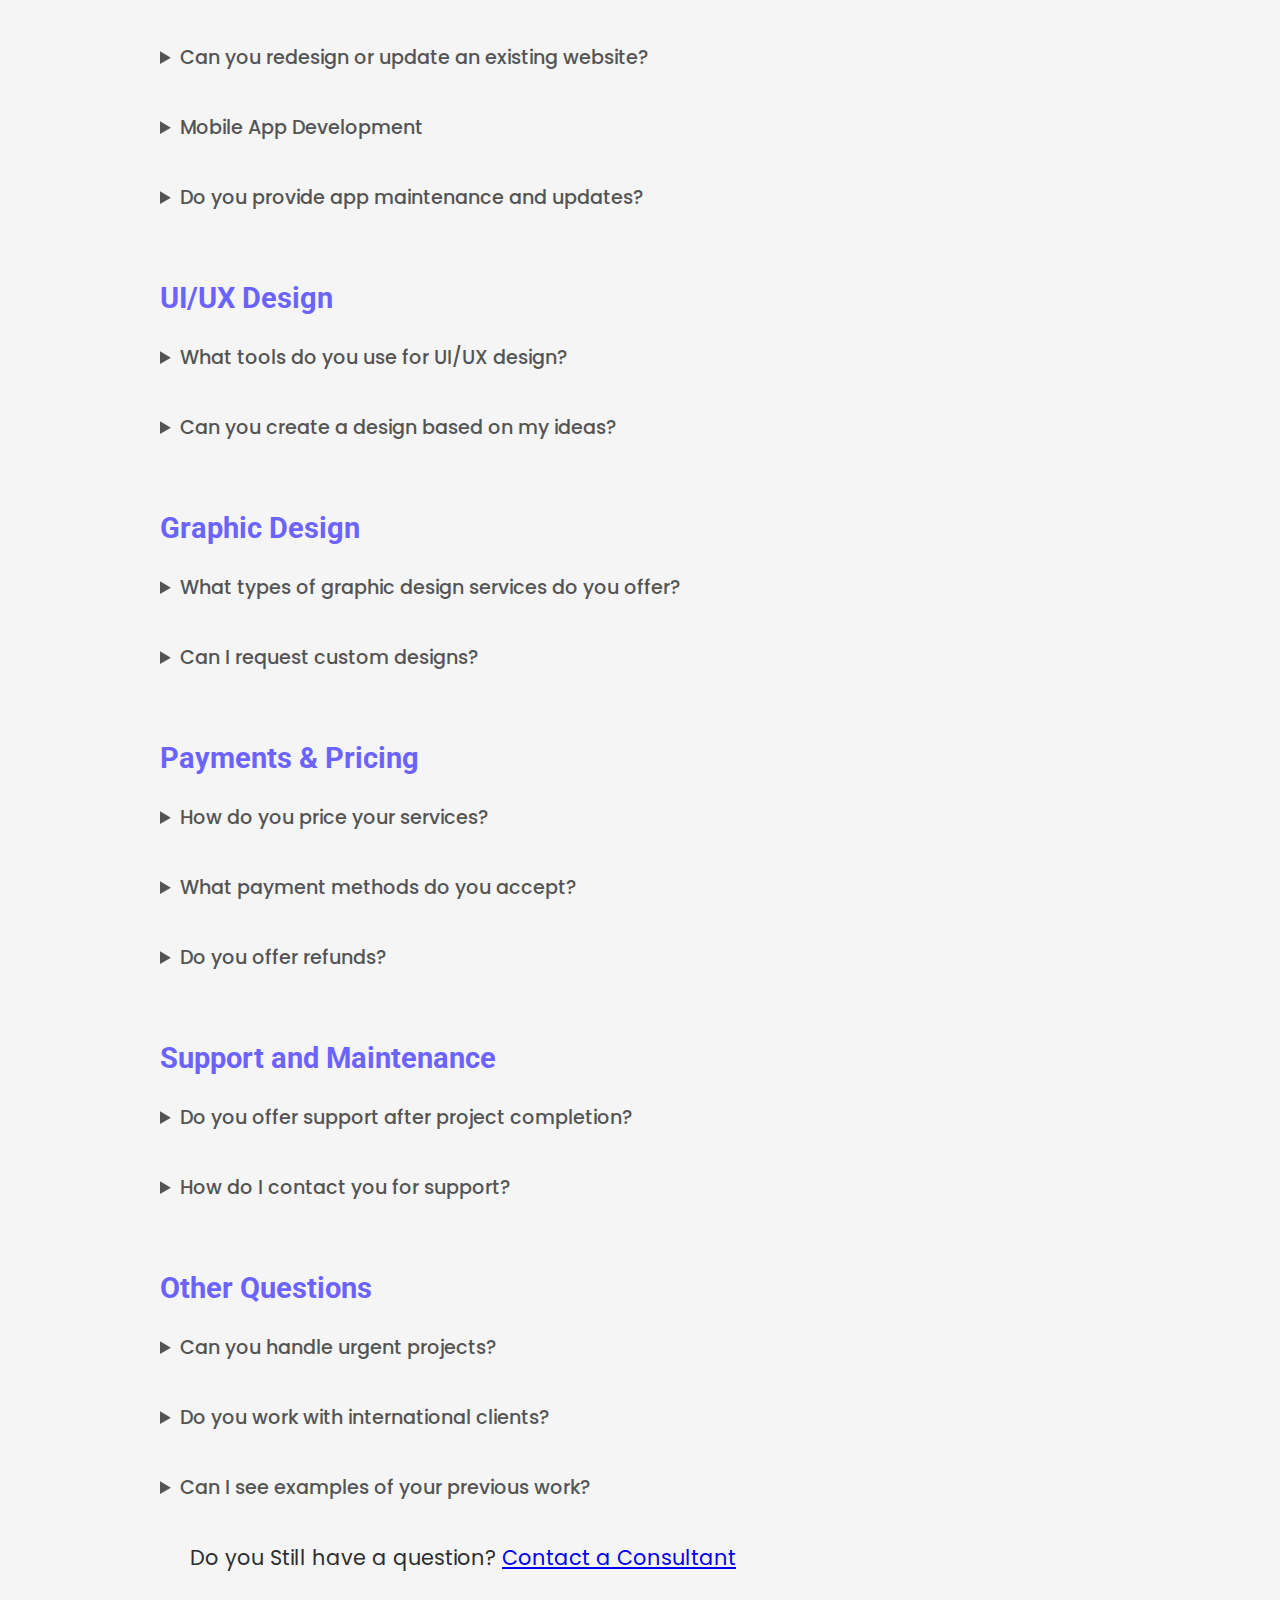
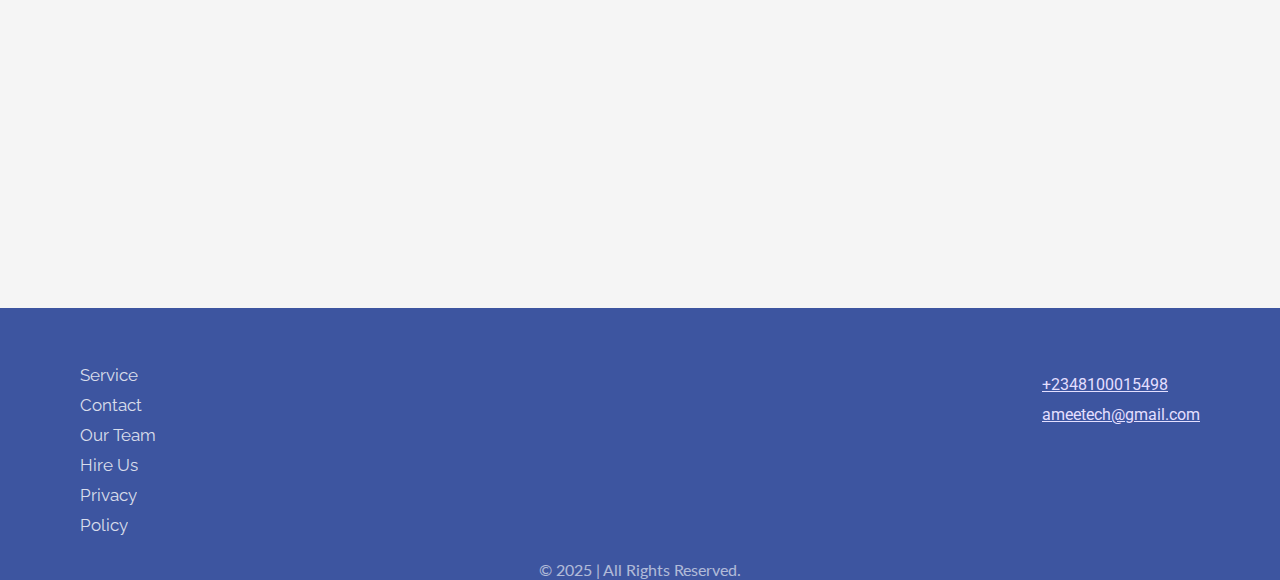
==== commit 26ae13da: "change the ameetech logo" ====
--- a/index.html
+++ b/index.html
@@ -22,19 +22,18 @@
     <header>
         <div class="mobile">
             <ul>
-                <li><a href="#about" title="About AmeeTech">About</a></li>
-                <li><a href="#contact" title="Contact AmeeTech">Contact</a></li>
-                <li><a href="#services" title="Our Services">Services</a></li>
-                <li><a href="https://ameetech.blogspot.com/" target="_blank" title="AmeeTech Blog">Blog</a></li>
-                <li><a href="#" title="Our Portfolio">Portfolio</a></li>
-                <li><a href="#faq" title="Frequently Asked Questions">FAQ</a></li>
+                <li><a href="#about"  class="nav" title="About AmeeTech">About</a></li>
+                <li><a href="#contact" class="nav" title="Contact AmeeTech">Contact</a></li>
+                <li><a href="#services" class="nav" title="Our Services">Services</a></li>
+                <li><a href="https://ameetech.blogspot.com/" class="nav" target="_blank" title="AmeeTech Blog">Blog</a></li>
+                <li><a href="#" class="nav" title="Our Portfolio">Portfolio</a></li>
+                <li><a href="#faq" class="nav" title="Frequently Asked Questions">FAQ</a></li>
             </ul>
         </div>
         <!-- navigation start here  -->
         <nav>
             <div class="logo">
-                <!-- <img src="images/ameetech.jpg" alt="logo of ameetech"> -->
-                <p><span id="web">Amee</span><span id="zone">Tech</span></p>
+                <img src="images/ameelogo.png" alt="logo of ameetech">
             </div>
             <ul>
                 <li><a href="#about" title="About AmeeTech">About</a></li>
@@ -59,7 +58,7 @@
             </div>
         </div>
             <div class="img-container">
-            <img src="images/designer_girl.svg" alt="developer coding on a computer" draggable="false">
+            <img src="images/ameelogo.png" alt="developer coding on a computer" draggable="false">
         </div>
         </div>
         <!-- header container end here  -->
--- a/style.css
+++ b/style.css
@@ -45,14 +45,19 @@
     z-index: 100;
 }
 header nav .logo{
-    width: 150px;
-    color: var(--scondary-color-hover);
-}
-header nav .logo p{
-    font-size: 1.2rem;
-    font-family: var(--secondary-text);
+    width: 50px;
+    height: 20px;
+    margin-top: -20px;
+}
+header nav .logo img{
+    width: 100%;
+    object-fit: cover;
+}
+/* header nav .logo p{
+    font-size: 1.2rem;
+    font-family: var(--primary-color);
     
-}
+} */
 header nav .logo p #web{
     font-family: var(--cta-text);
     font-weight: bold;
@@ -100,7 +105,7 @@
     font-size: 1.09rem;
     text-decoration: none;
     color: var(--scondary-color-hover);
-    /* color: var(--primary-color); */
+    font-weight: bold;
 }
 header nav ul li a:focus,
 header nav ul li a:hover{
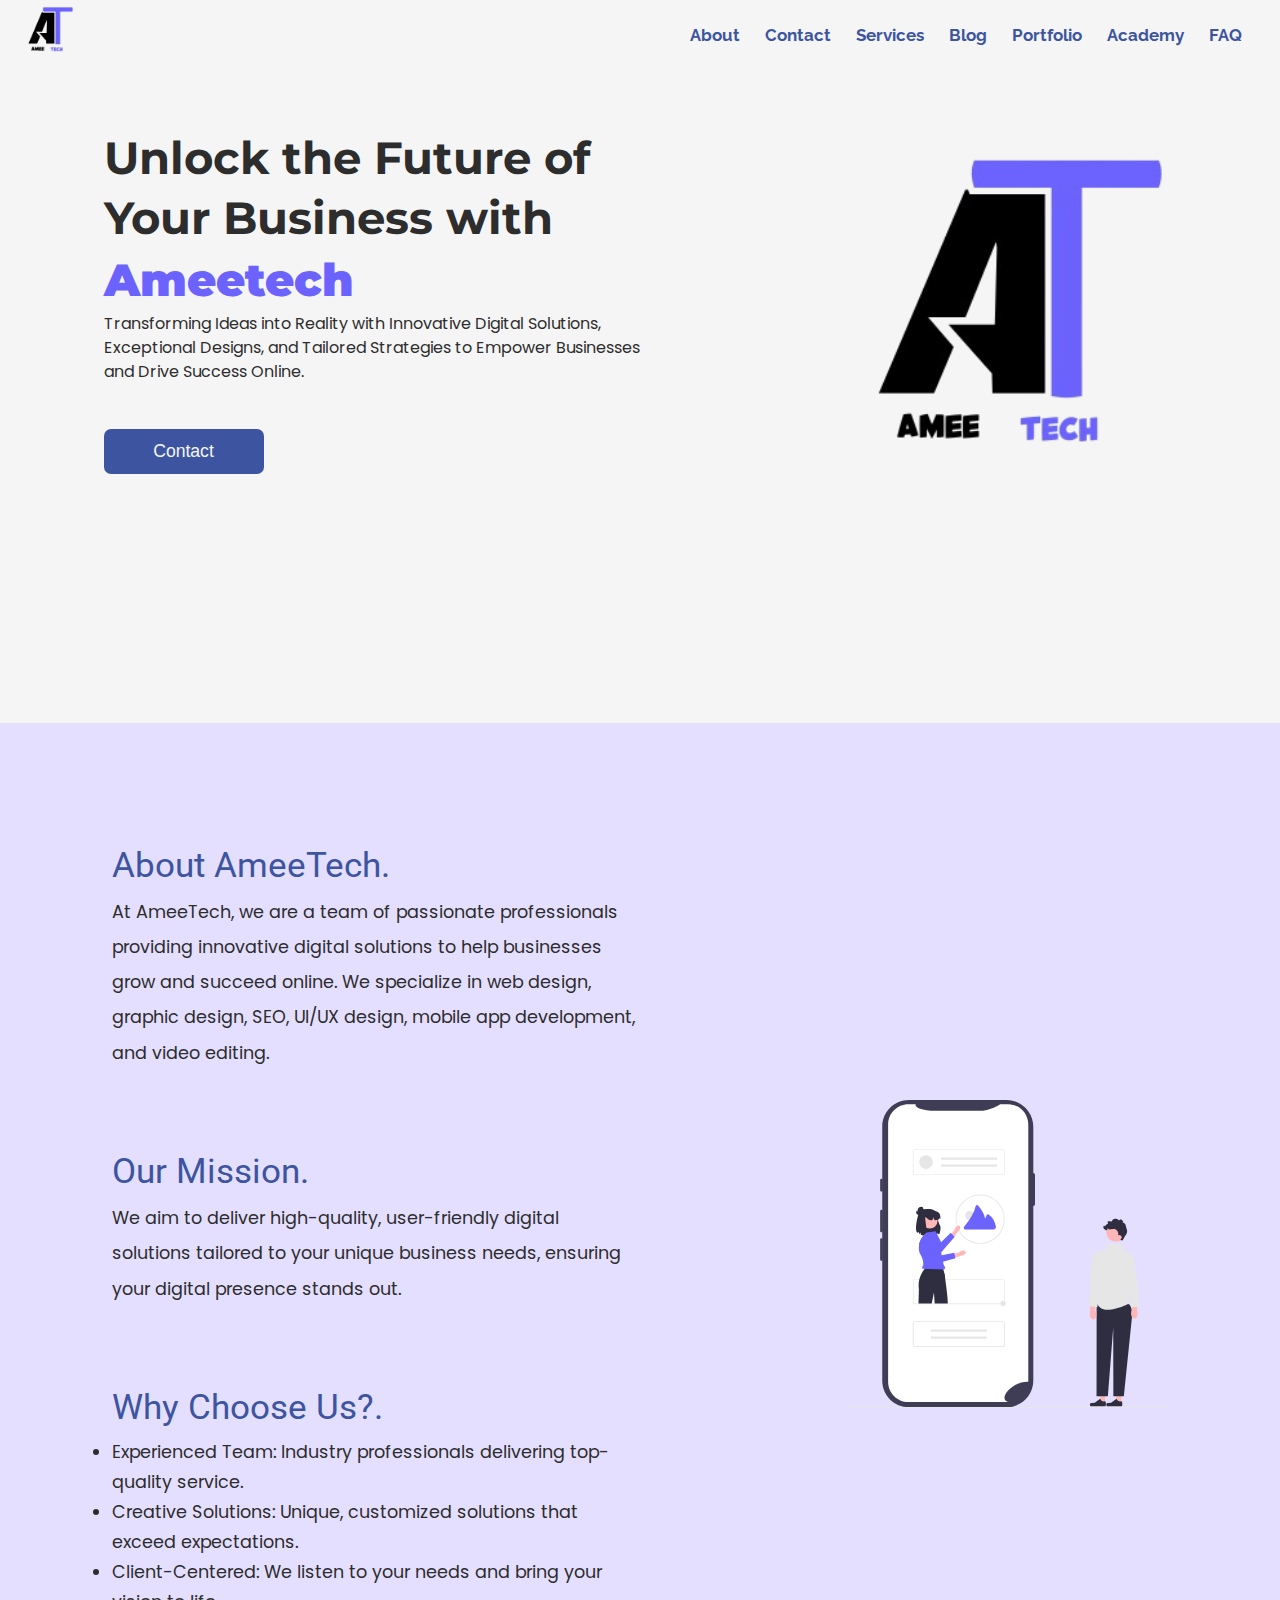
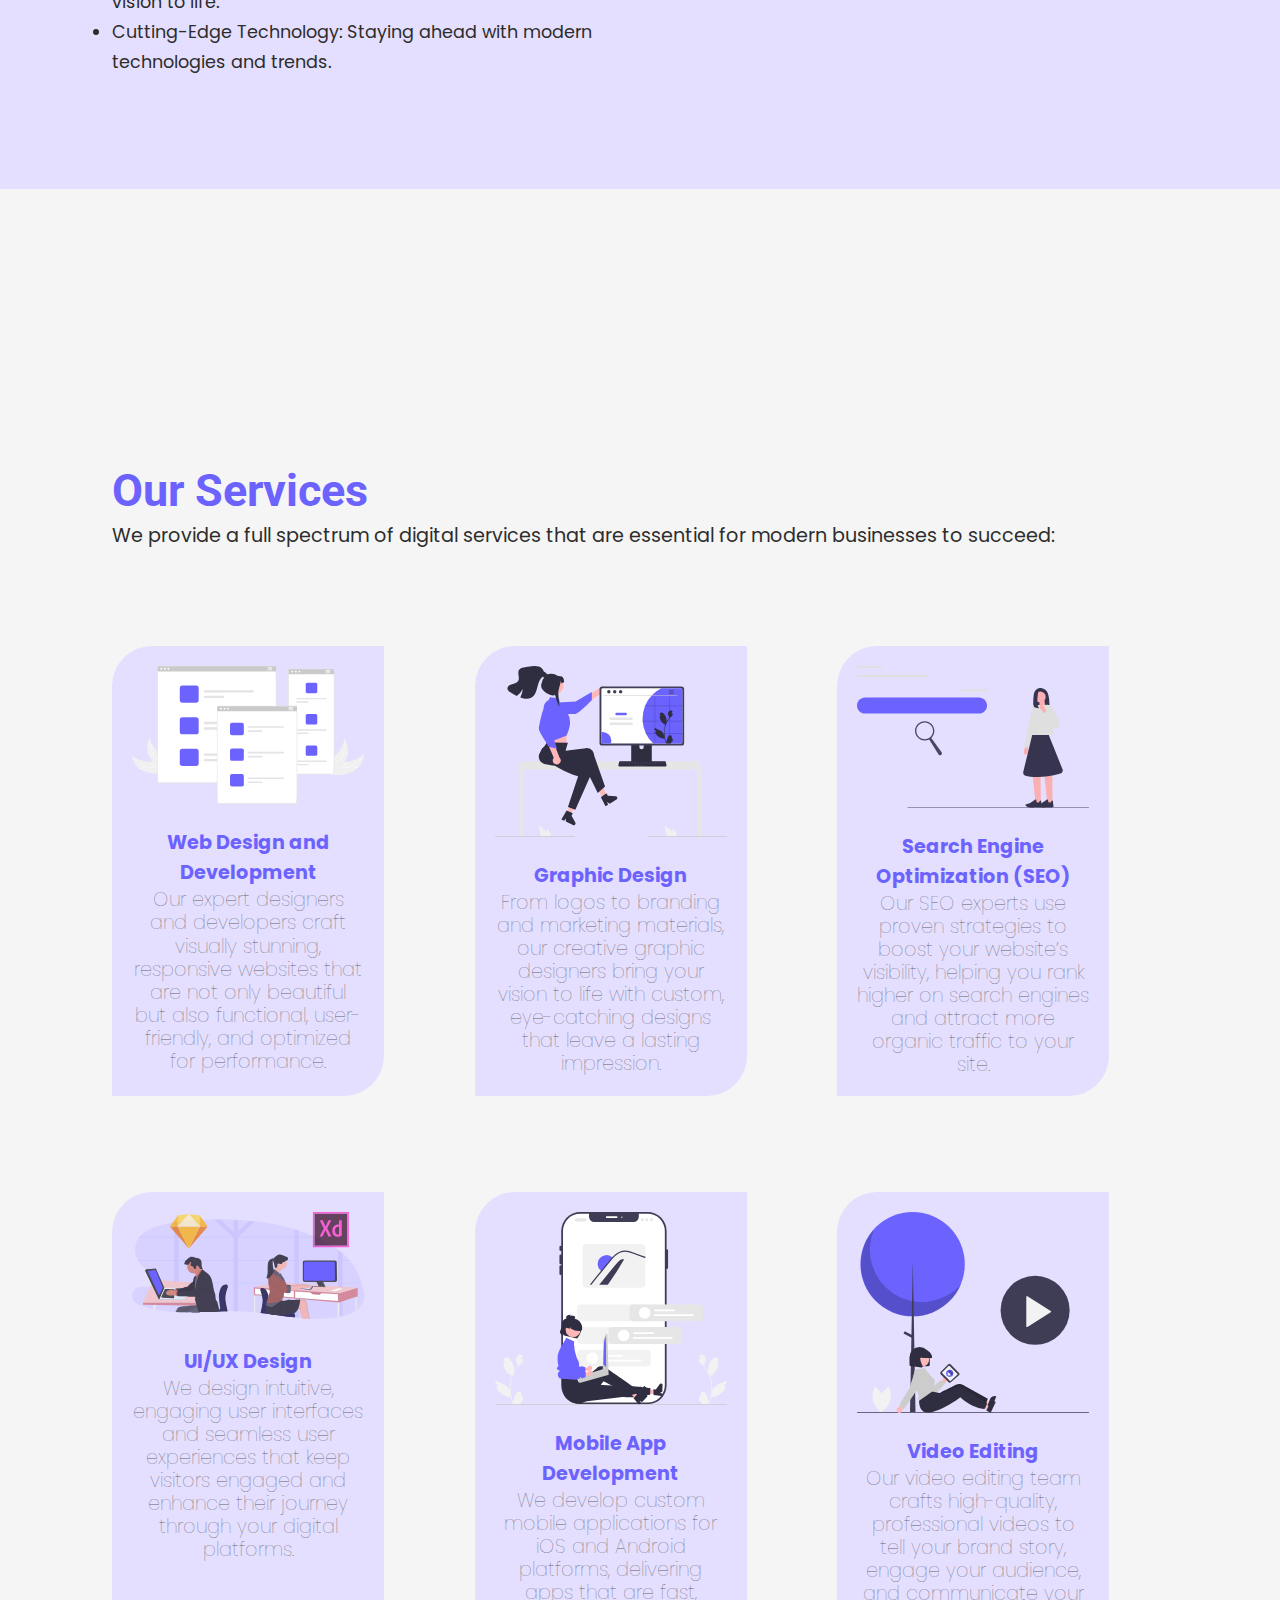
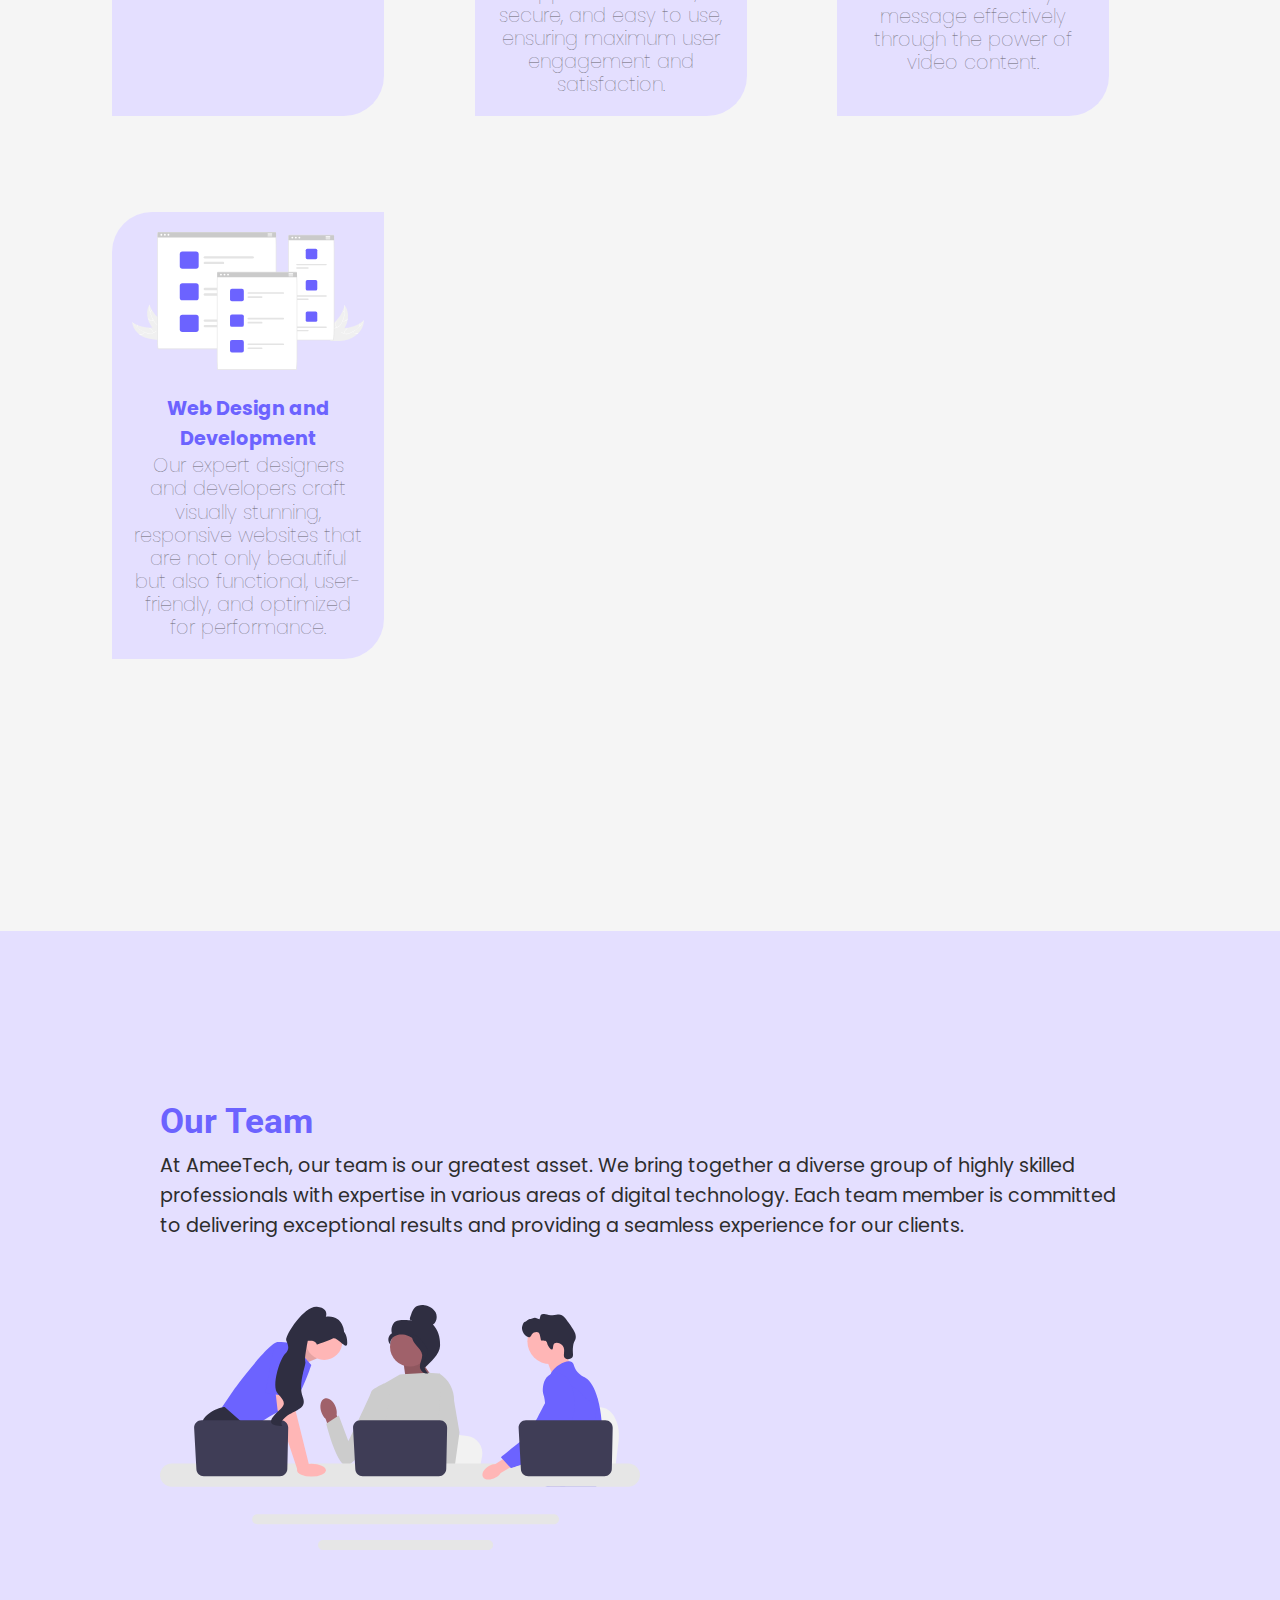
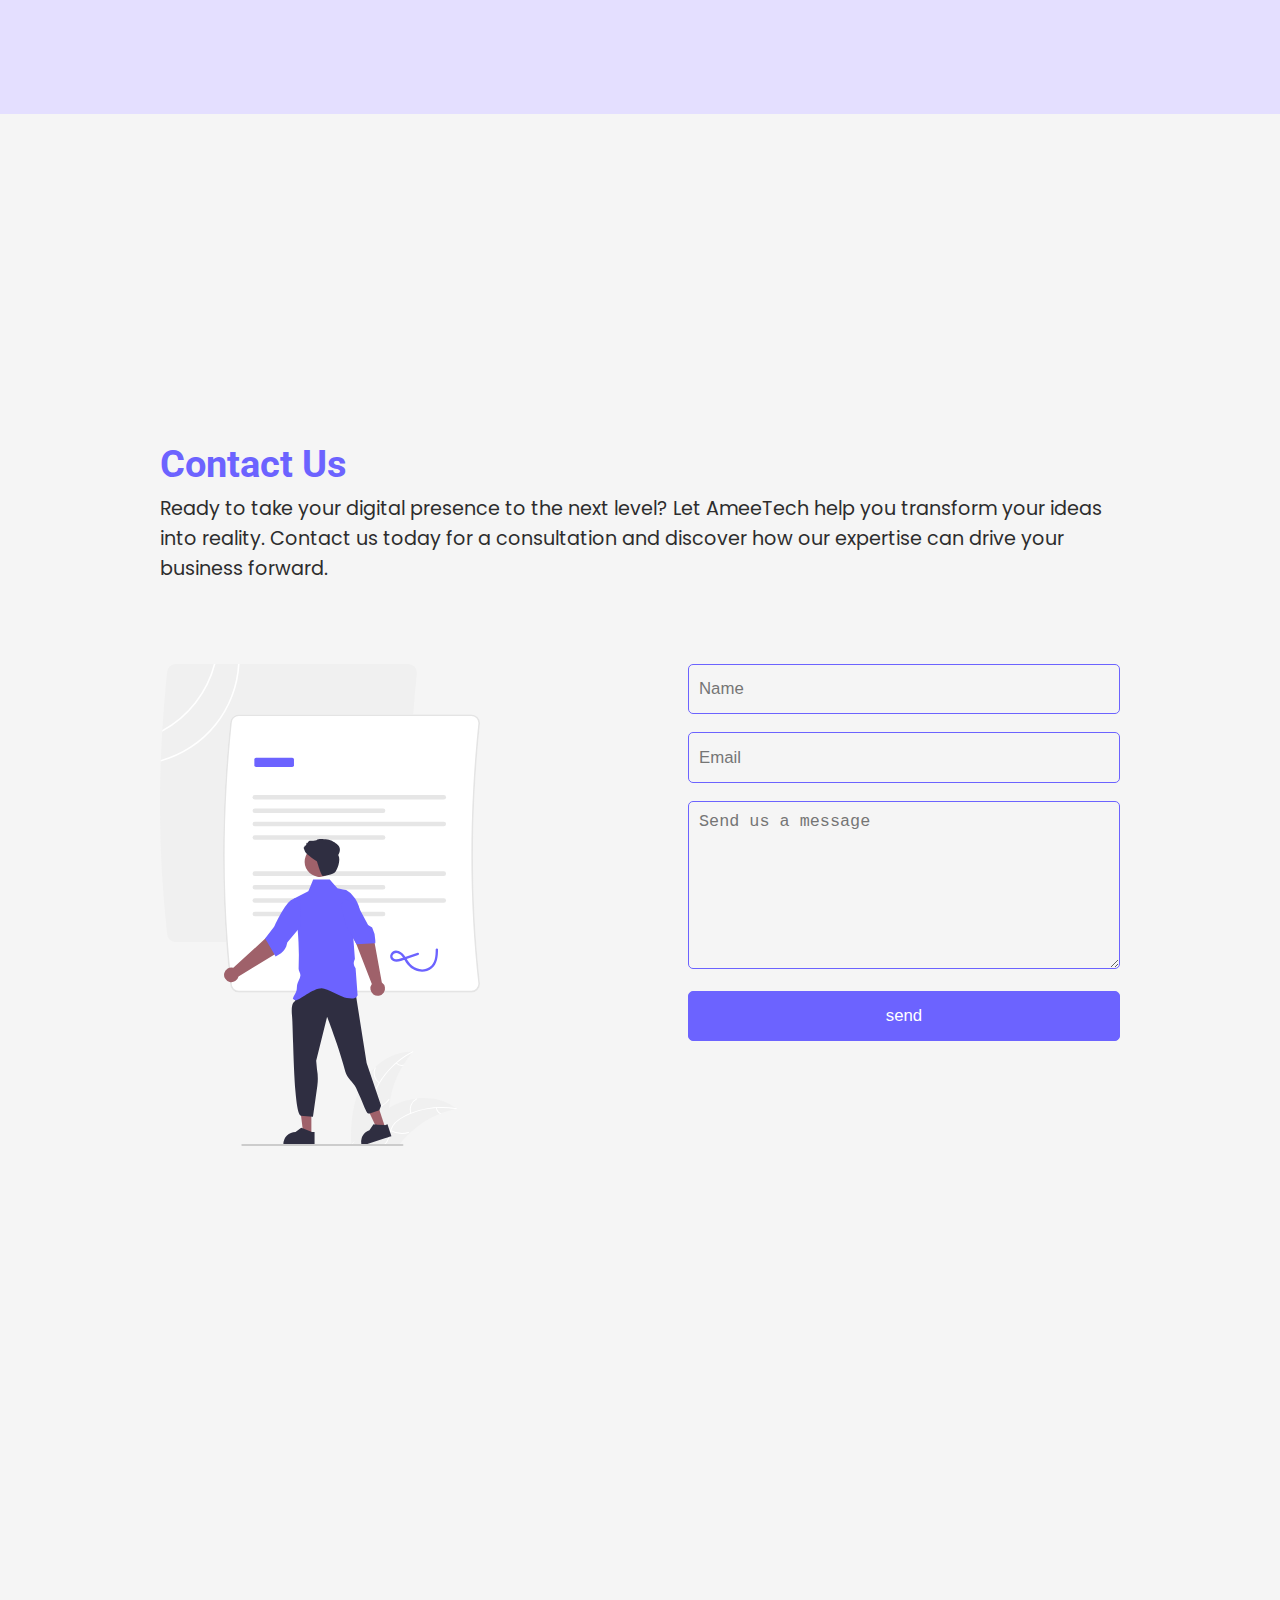
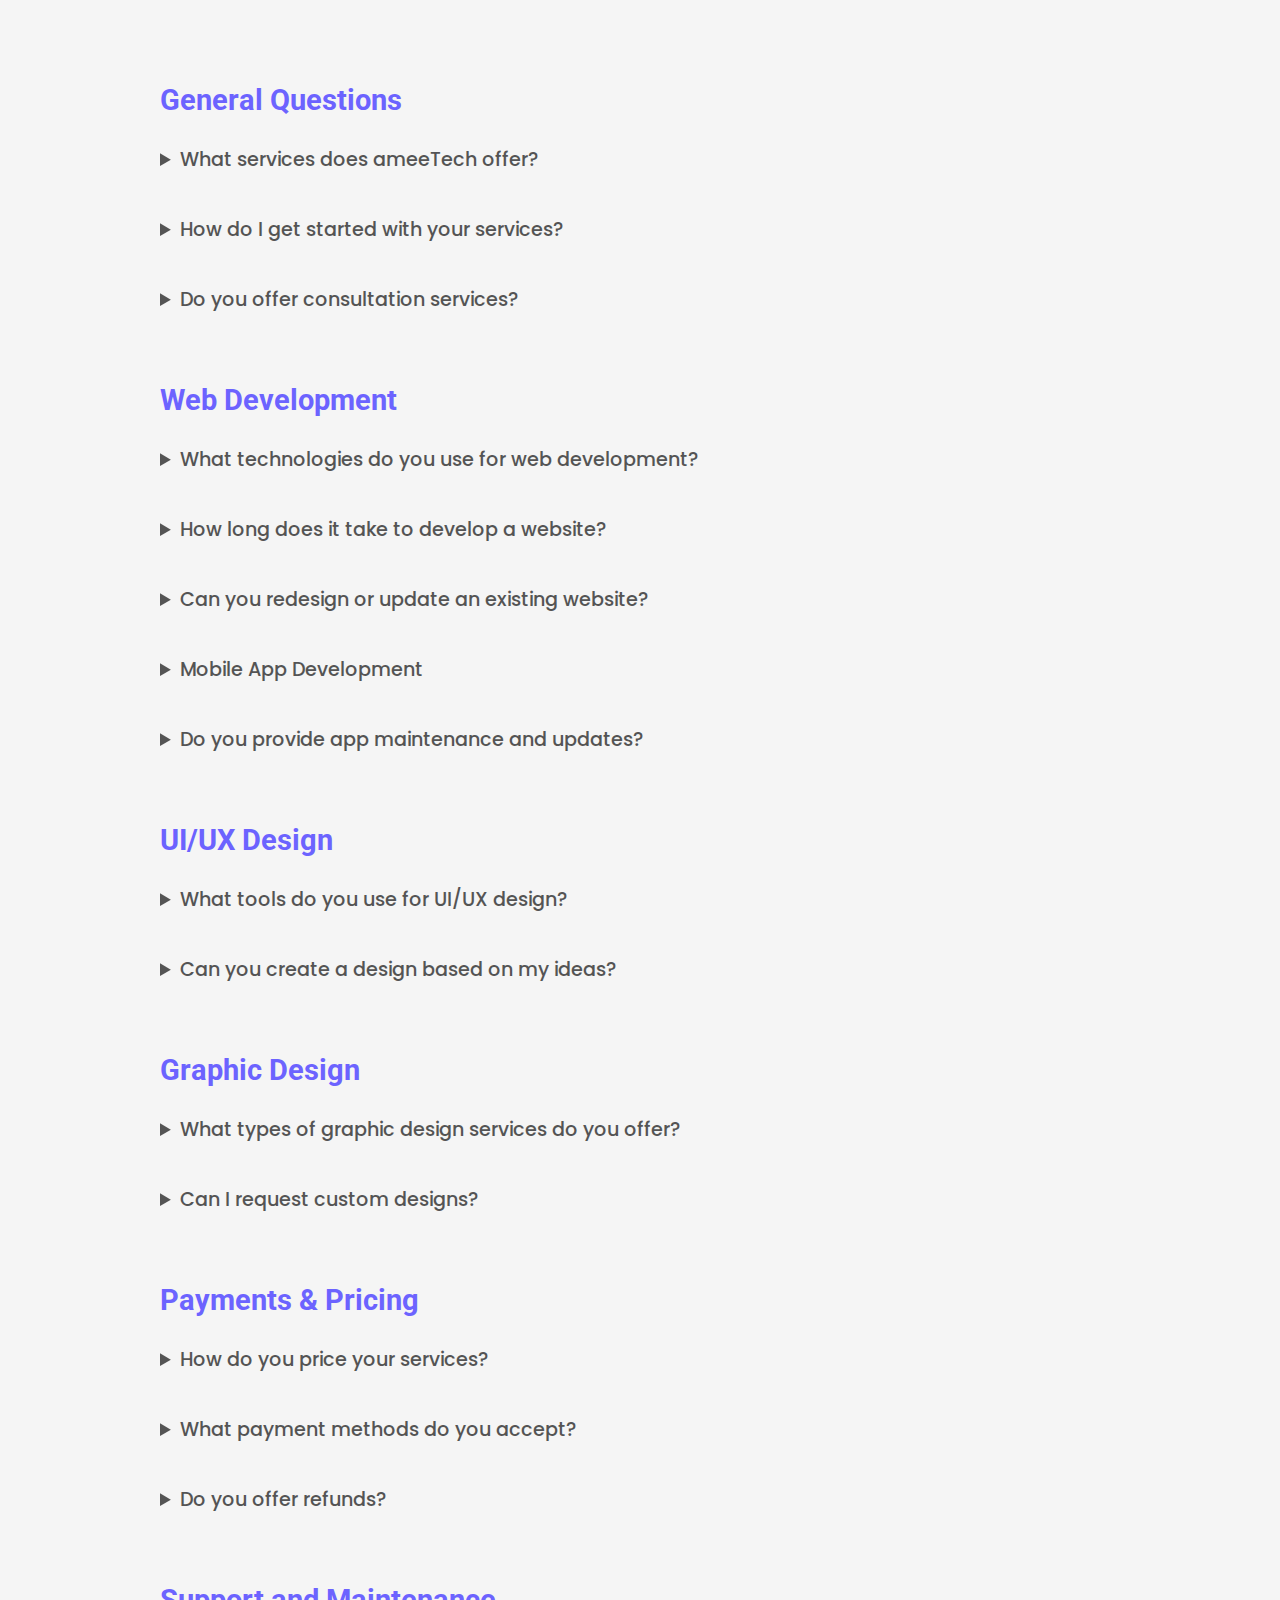
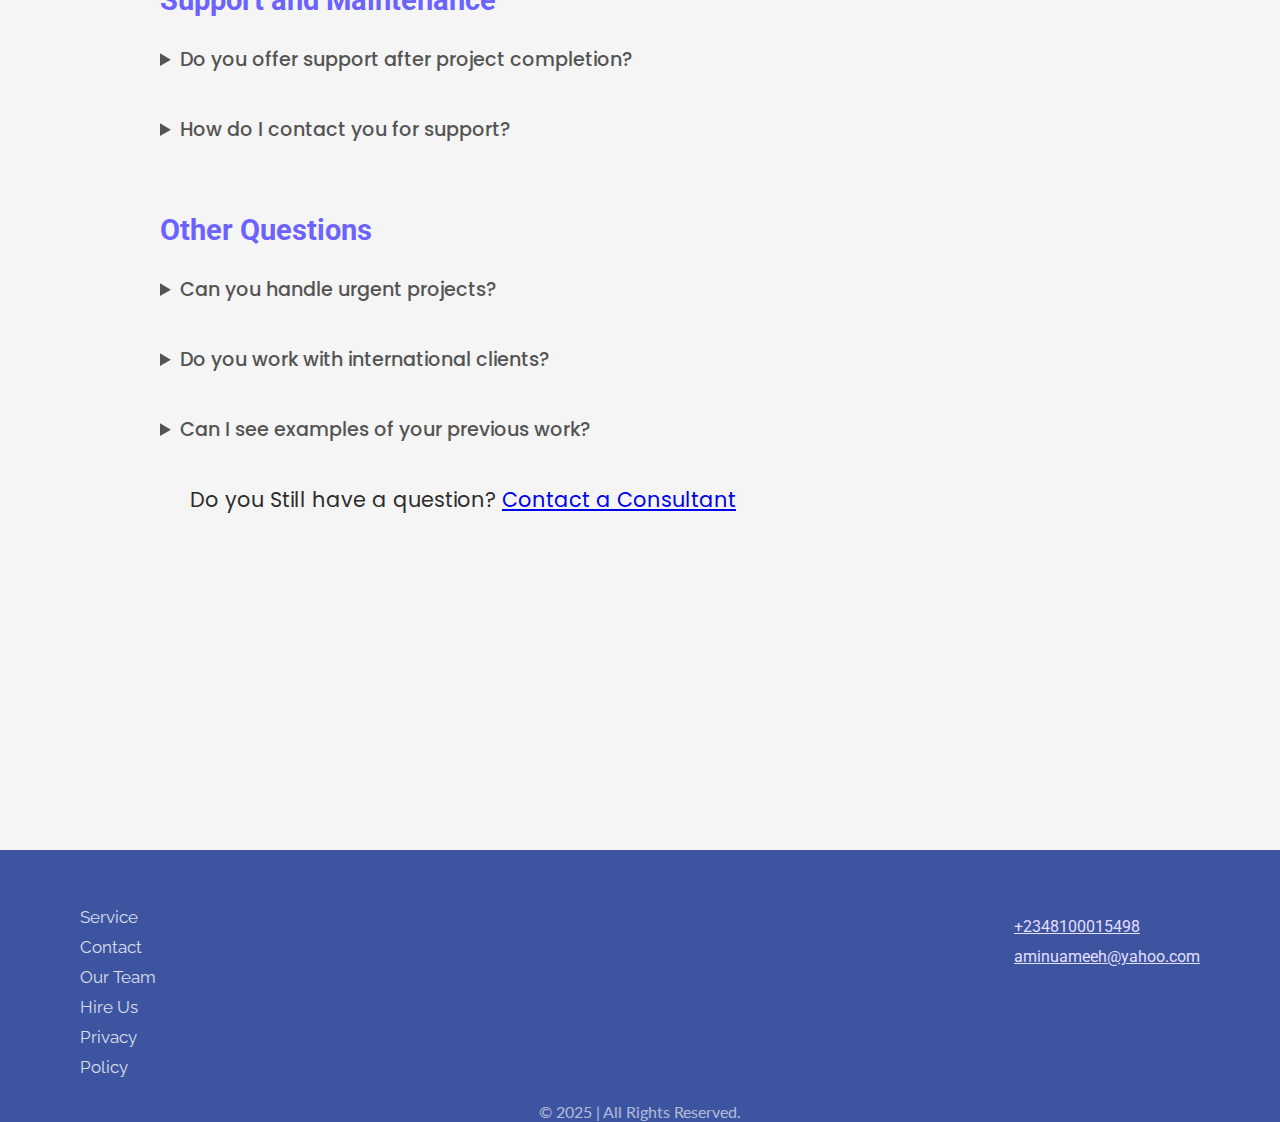
==== commit 97015f8e: "chnage the logo and fotter color" ====
--- a/index.html
+++ b/index.html
@@ -15,7 +15,7 @@
     <meta property="og:url" content="https://ameetech.org.ng/">
 
     <link rel="stylesheet" href="style.css">
-    <title>Ameetech | Web Design, Graphic Design, SEO, Video Editing & More</title>
+    <title>Ameetech: Leading Website Development, SEO, and UI/UX Web Design Services in Nigeria for Businesses & Organizations</title>
 </head>
 <body>
     <!-- star of the header element -->
@@ -41,6 +41,7 @@
                 <li><a href="#services" title="Our Services">Services</a></li>
                 <li><a href="https://ameetech.blogspot.com/" target="_blank" title="AmeeTech Blog">Blog</a></li>
                 <li><a href="#porpolio" title="Our Portfolio">Portfolio</a></li>
+                <li><a href="#academy" title="Academy">Academy</a></li>
                 <li><a href="#faq" title="Frequently Asked Questions">FAQ</a></li>
             </ul>
             <div class="menu"><i class="fa-solid fa-bars" title="Menu"></i></div>
@@ -125,6 +126,12 @@
                     <img src="images/undraw_video_streaming_re_v3qg.svg" alt="Video Editing">
                     <h3>Video Editing</h3>
                     <p>Our video editing team crafts high-quality, professional videos to tell your brand story, engage your audience, and communicate your message effectively through the power of video content.</p>
+                </div>
+
+                <div class="card">
+                    <img src="images/undraw_responsive_re_e1nn.svg" alt="Web Design and Development">
+                    <h3>Web Design and Development</h3>
+                    <p>Our expert designers and developers craft visually stunning, responsive websites that are not only beautiful but also functional, user-friendly, and optimized for performance.</p>
                 </div>
             </div>
         </section>
@@ -313,15 +320,17 @@
       <div>
         <div class="social-media">
             <a href="https://web.facebook.com/profile.php?id=61550987333969"><i class="fa-brands fa-facebook"></i></a>
-             <a href="#"><i class="fa-brands fa-instagram"></i></a>
+             <a href="https://www.instagram.com/amee.tech"><i class="fa-brands fa-instagram"></i></a>
             <a href="#"><i class="fa-brands fa-x-twitter"></i></a>
              <a href="#"><i class="fa-brands fa-linkedin"></i></a>
+             <a href="https://www.tiktok.com/@amee.tech?_t=ZM-8t3mEOfPgTF&_r=1"><i class="fa-brands fa-tiktok"></i></a>
+             <a href="https://www.youtube.com/@ameetech"><i class="fa-brands fa-youtube"></i></a>
             <a href="#"><i class="fa-brands fa-github"></i></a>  
         </div>
         <div class="address-container">
             <ul>
                 <li><a href="tel:+2348100015498" title="phone number">+2348100015498</a></li>
-                <li><a href="mailto:aminumuhammad@yahoo.com" title="email address">ameetech@gmail.com</a></li>
+                <li><a href="mailto:aminuamee@yahoo.com" title="email address">aminuameeh@yahoo.com</a></li>
                 <!-- <li><a href="">No. 7 zoo raod kano nigeria</a></li> -->
             </ul>
         </div>
--- a/style.css
+++ b/style.css
@@ -535,7 +535,7 @@
     opacity: 0.8;
 }
 footer .usefull-link a:hover{
-    color: var(--hover-color);
+    color: var(--primary-color);
 }
 footer .social-media a{
     font-size: 1.4rem;
@@ -660,5 +660,8 @@
     footer{
         padding: 2em;
     }
+    header .header-container .img-container img{
+        display: none;
+    }
 }
 /* end responsive mobile view here  */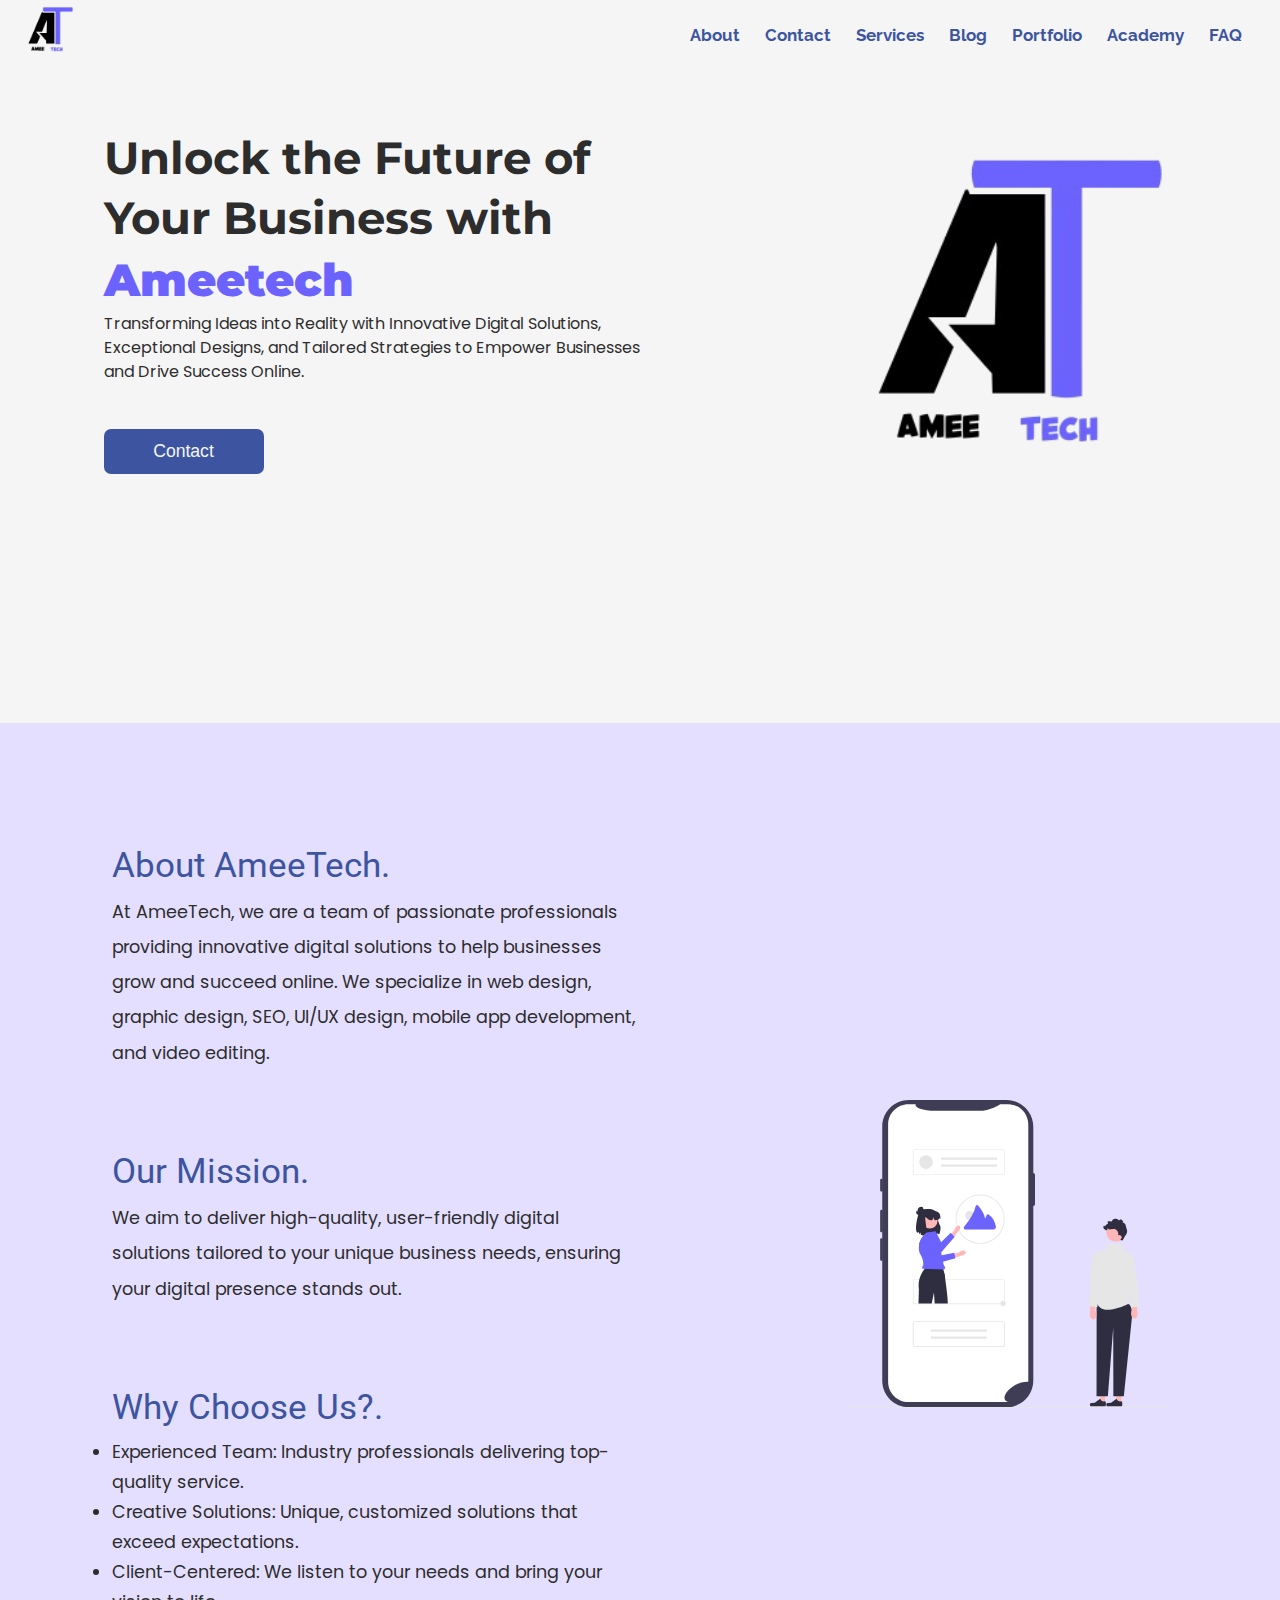
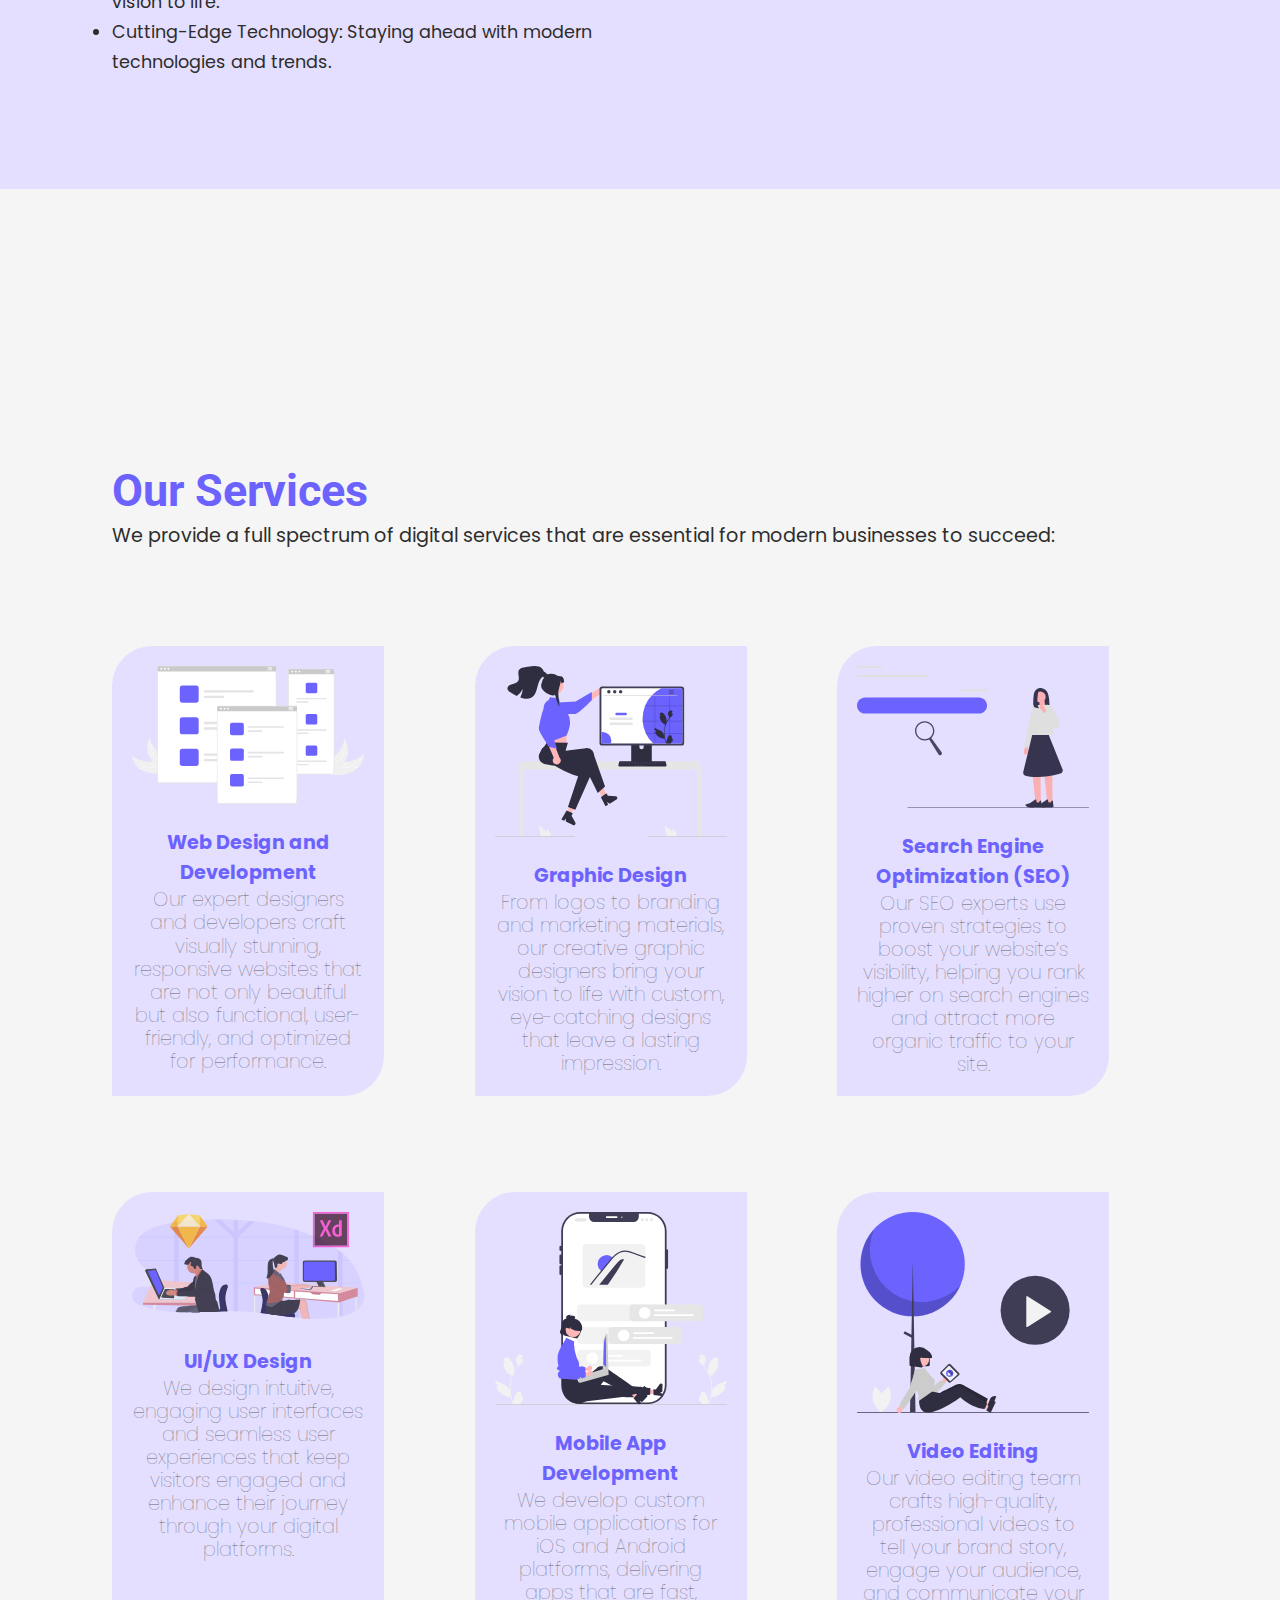
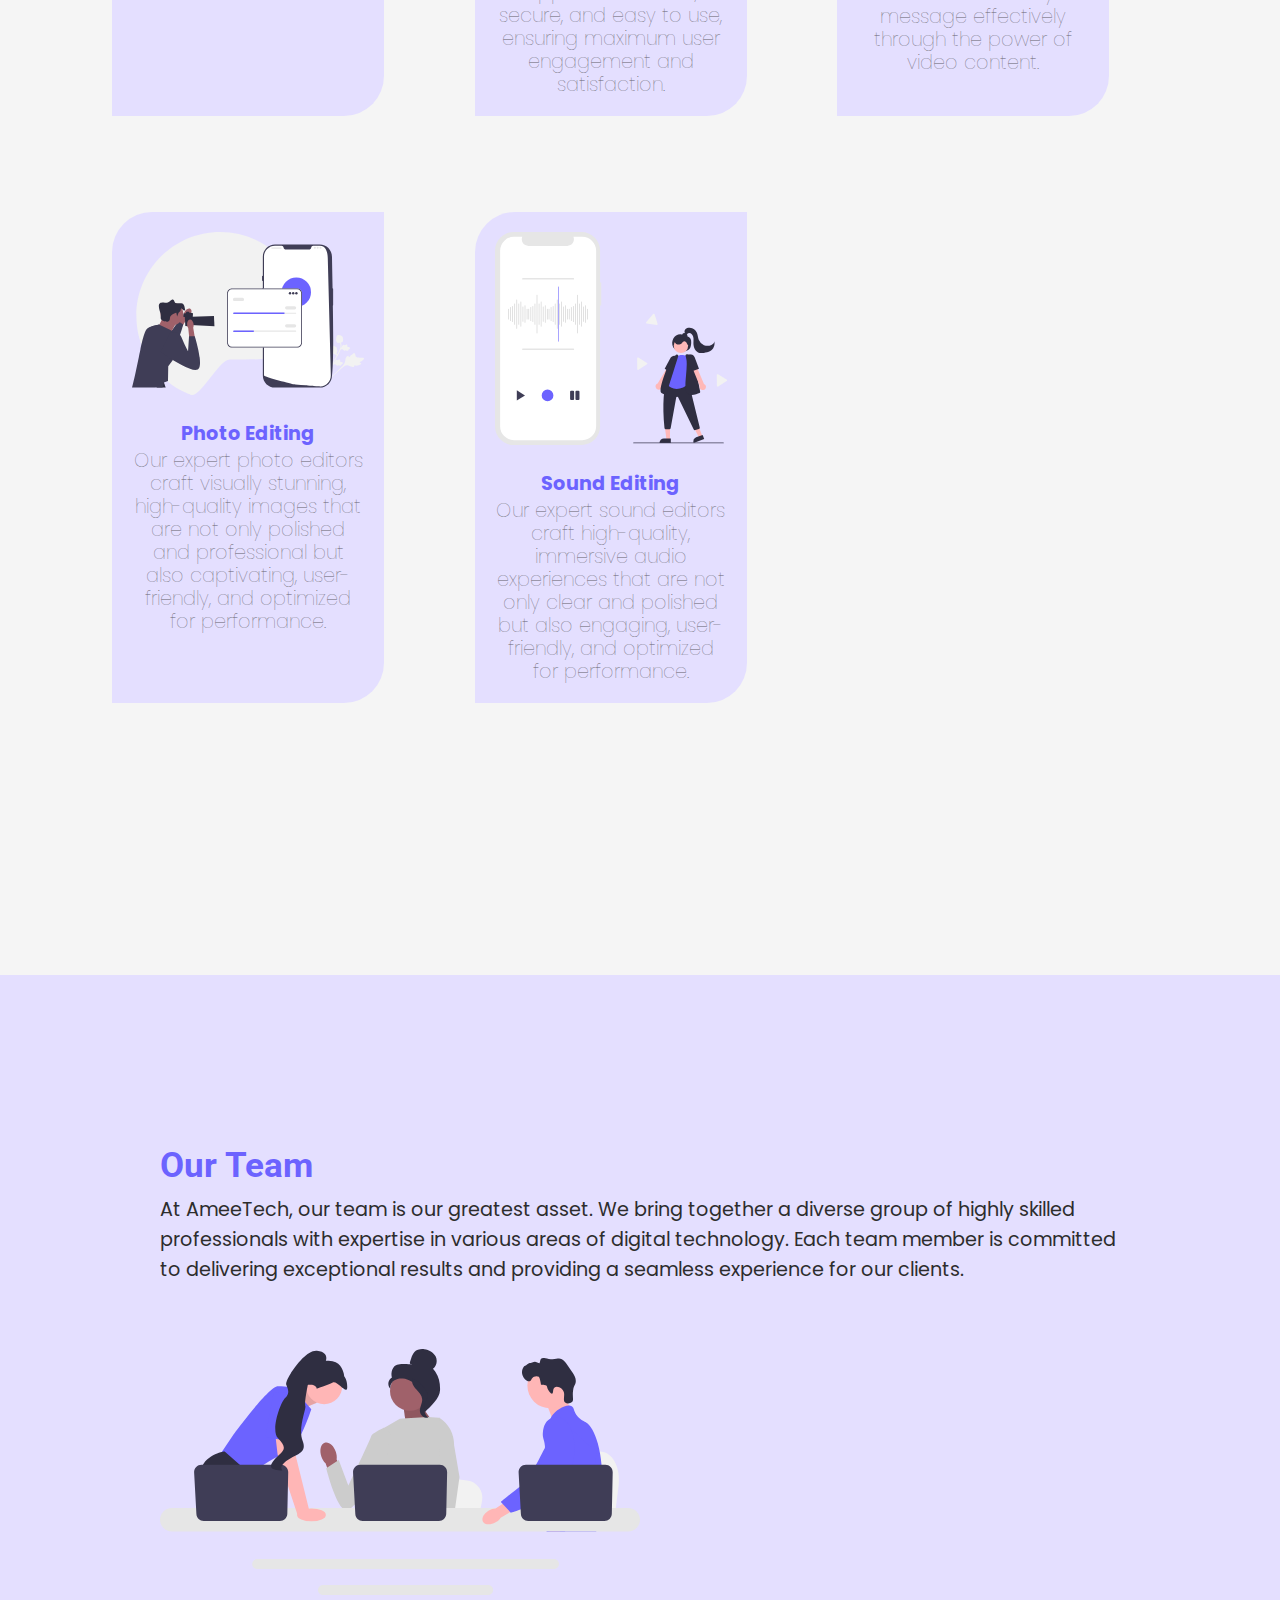
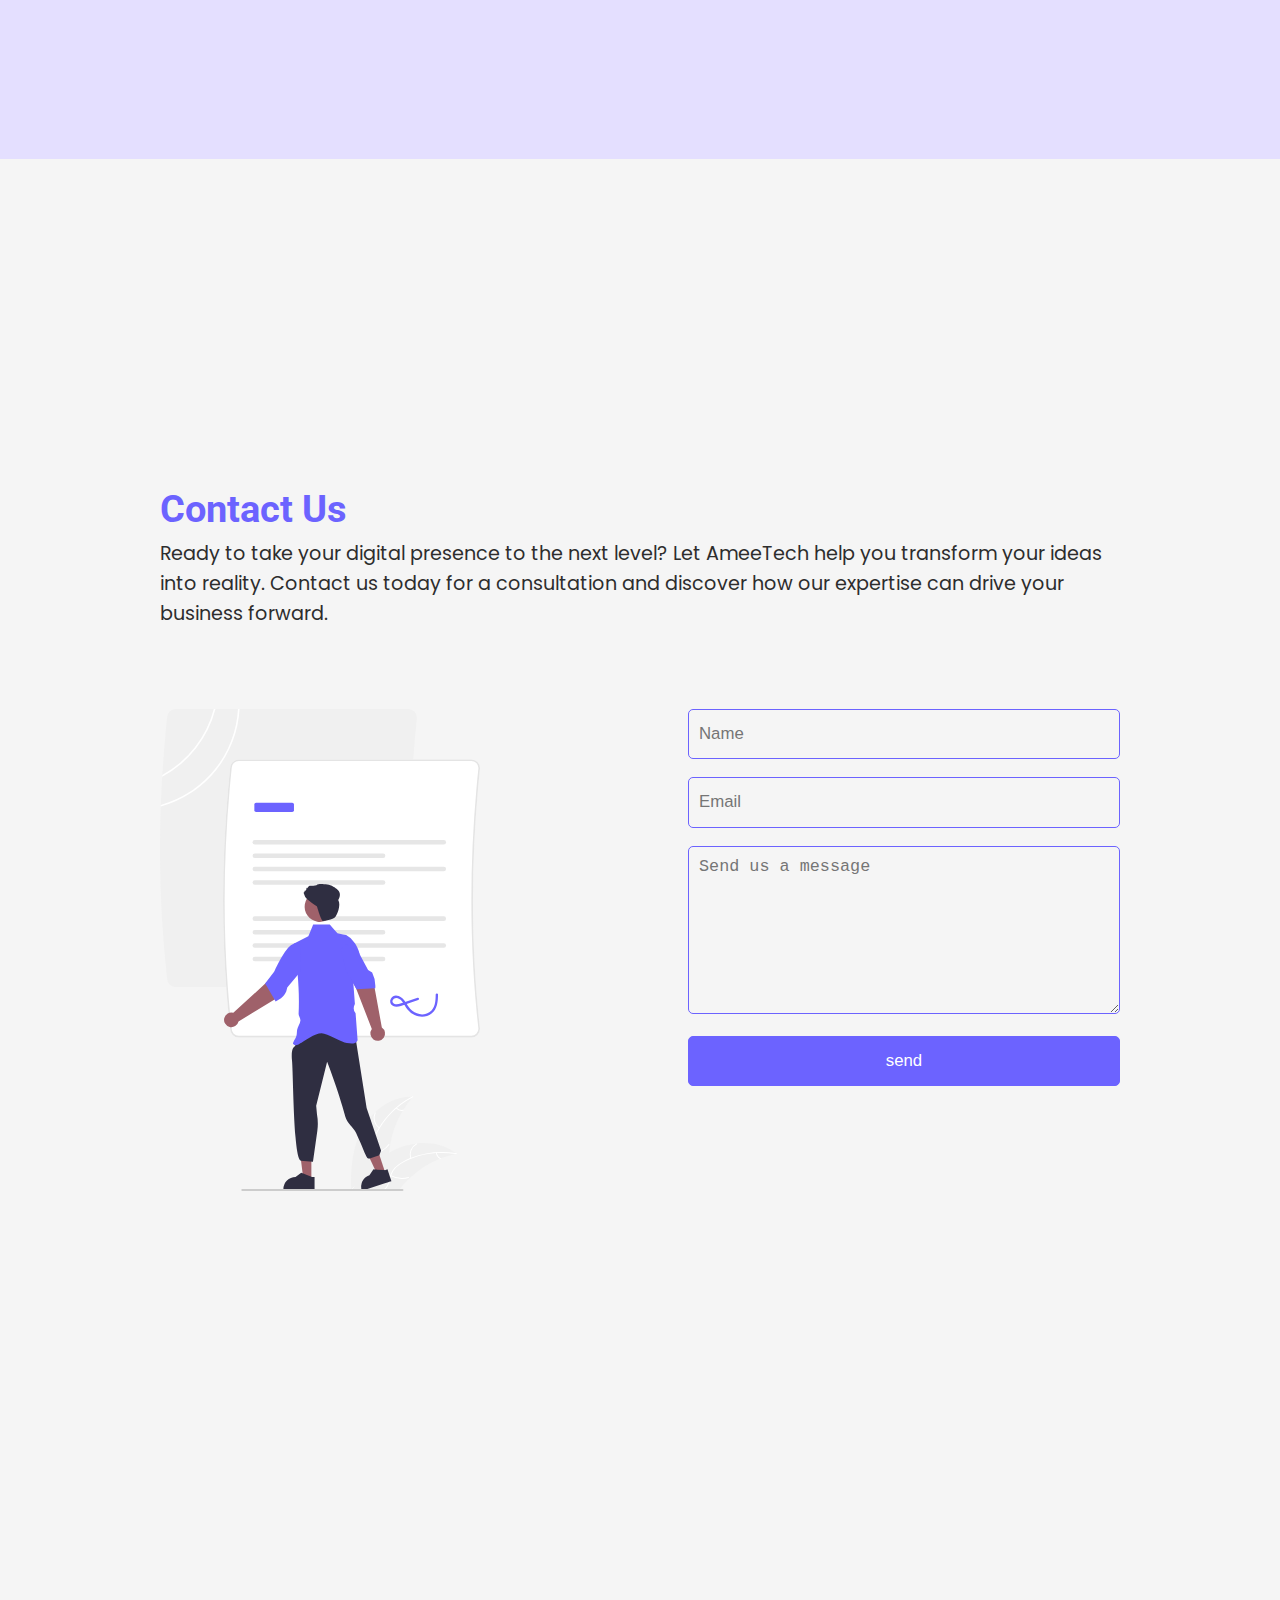
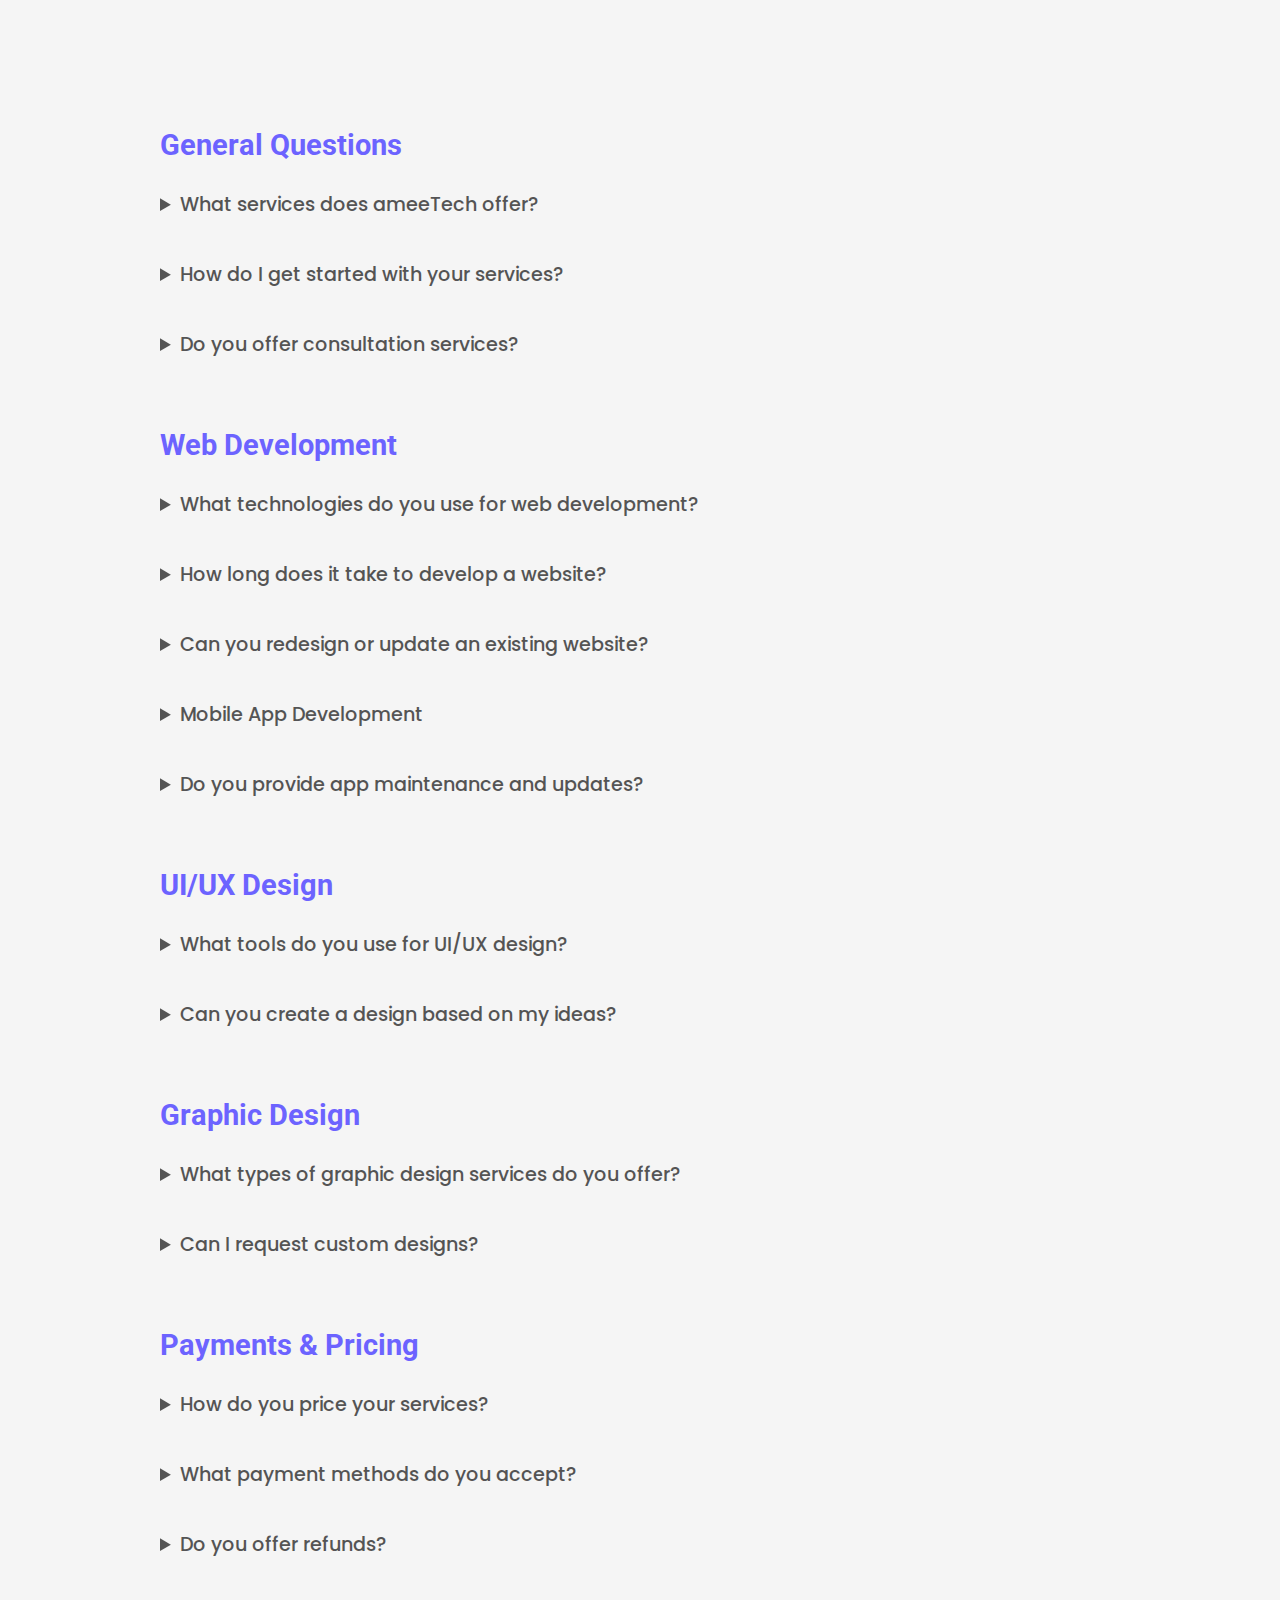
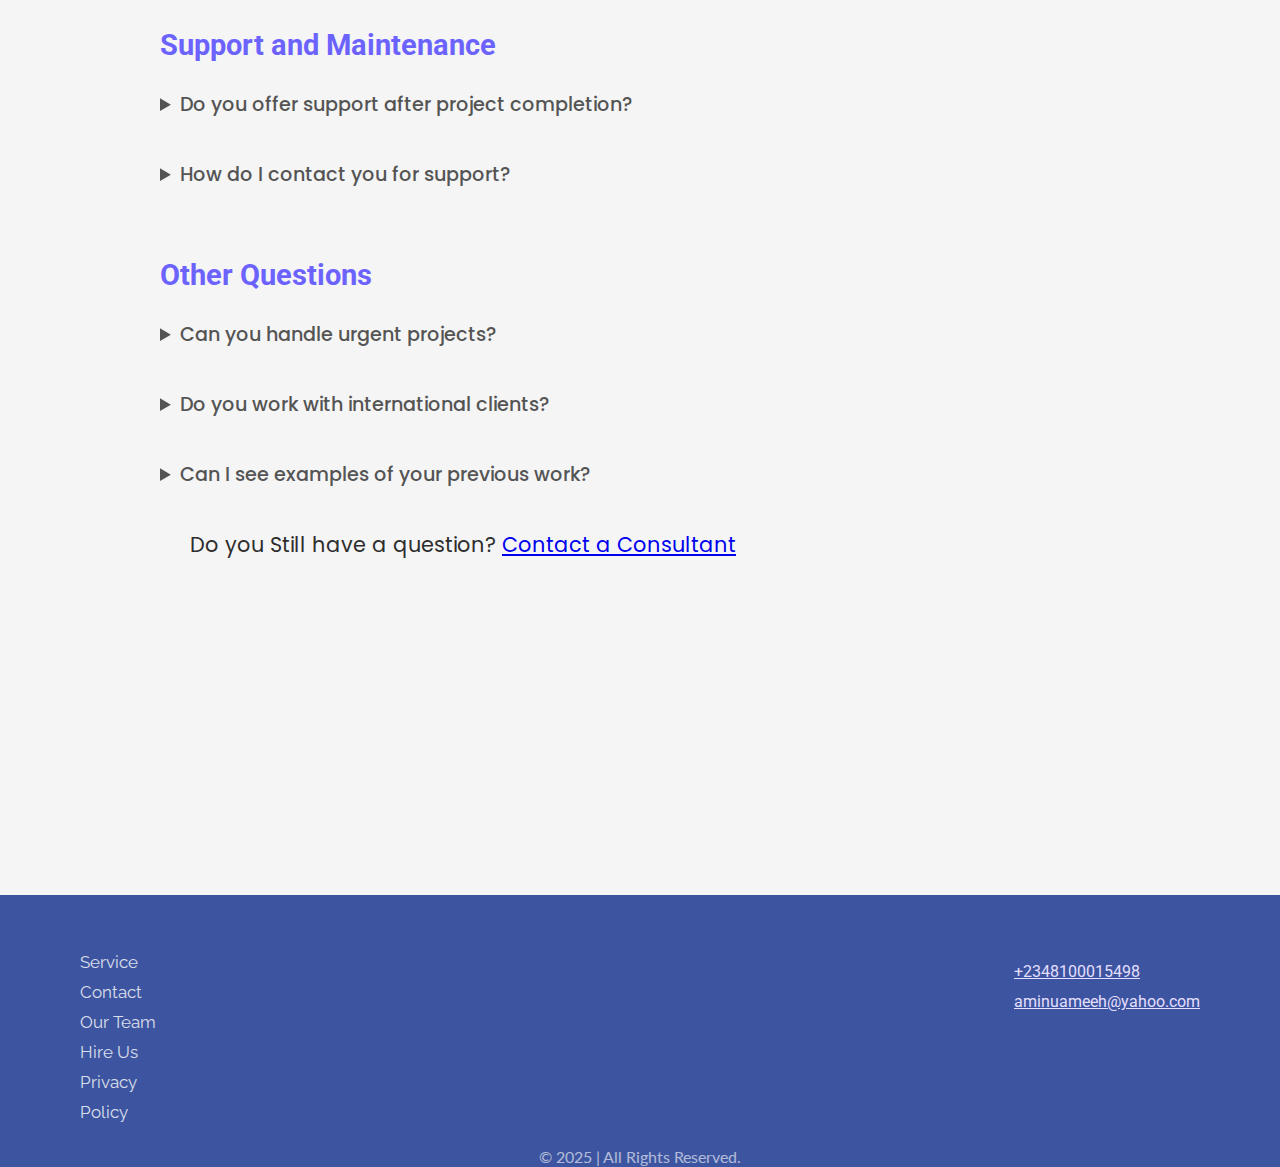
==== commit 5f100fe9: "added new services" ====
--- a/index.html
+++ b/index.html
@@ -129,9 +129,15 @@
                 </div>
 
                 <div class="card">
-                    <img src="images/undraw_responsive_re_e1nn.svg" alt="Web Design and Development">
-                    <h3>Web Design and Development</h3>
-                    <p>Our expert designers and developers craft visually stunning, responsive websites that are not only beautiful but also functional, user-friendly, and optimized for performance.</p>
+                    <img src="images/undraw_photo-session_flr1.svg" alt="Web Design and Development">
+                    <h3>Photo Editing</h3>
+                    <p>Our expert photo editors craft visually stunning, high-quality images that are not only polished and professional but also captivating, user-friendly, and optimized for performance.</p>
+                </div>
+
+                <div class="card">
+                    <img src="images/undraw_recording_8k4x.svg" alt="Web Design and Development">
+                    <h3>Sound Editing</h3>
+                    <p>Our expert sound editors craft high-quality, immersive audio experiences that are not only clear and polished but also engaging, user-friendly, and optimized for performance.</p>
                 </div>
             </div>
         </section>
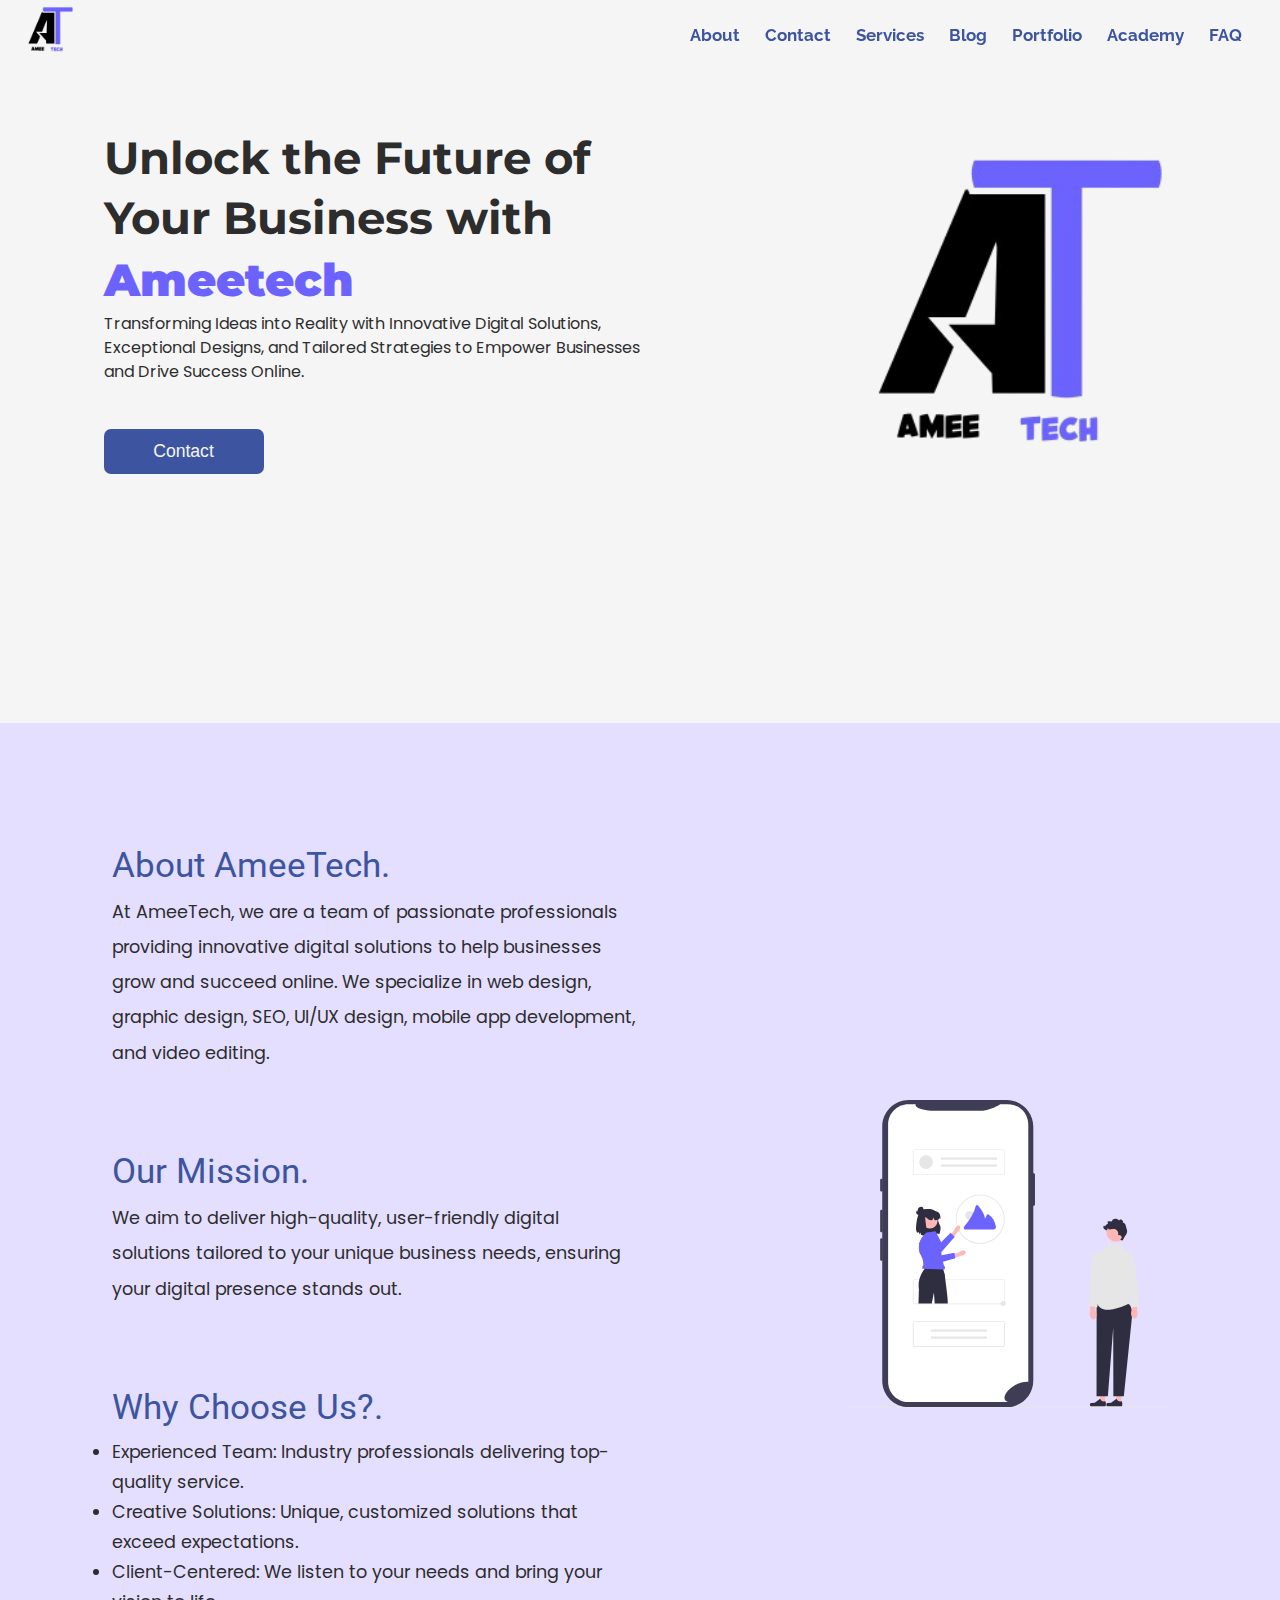
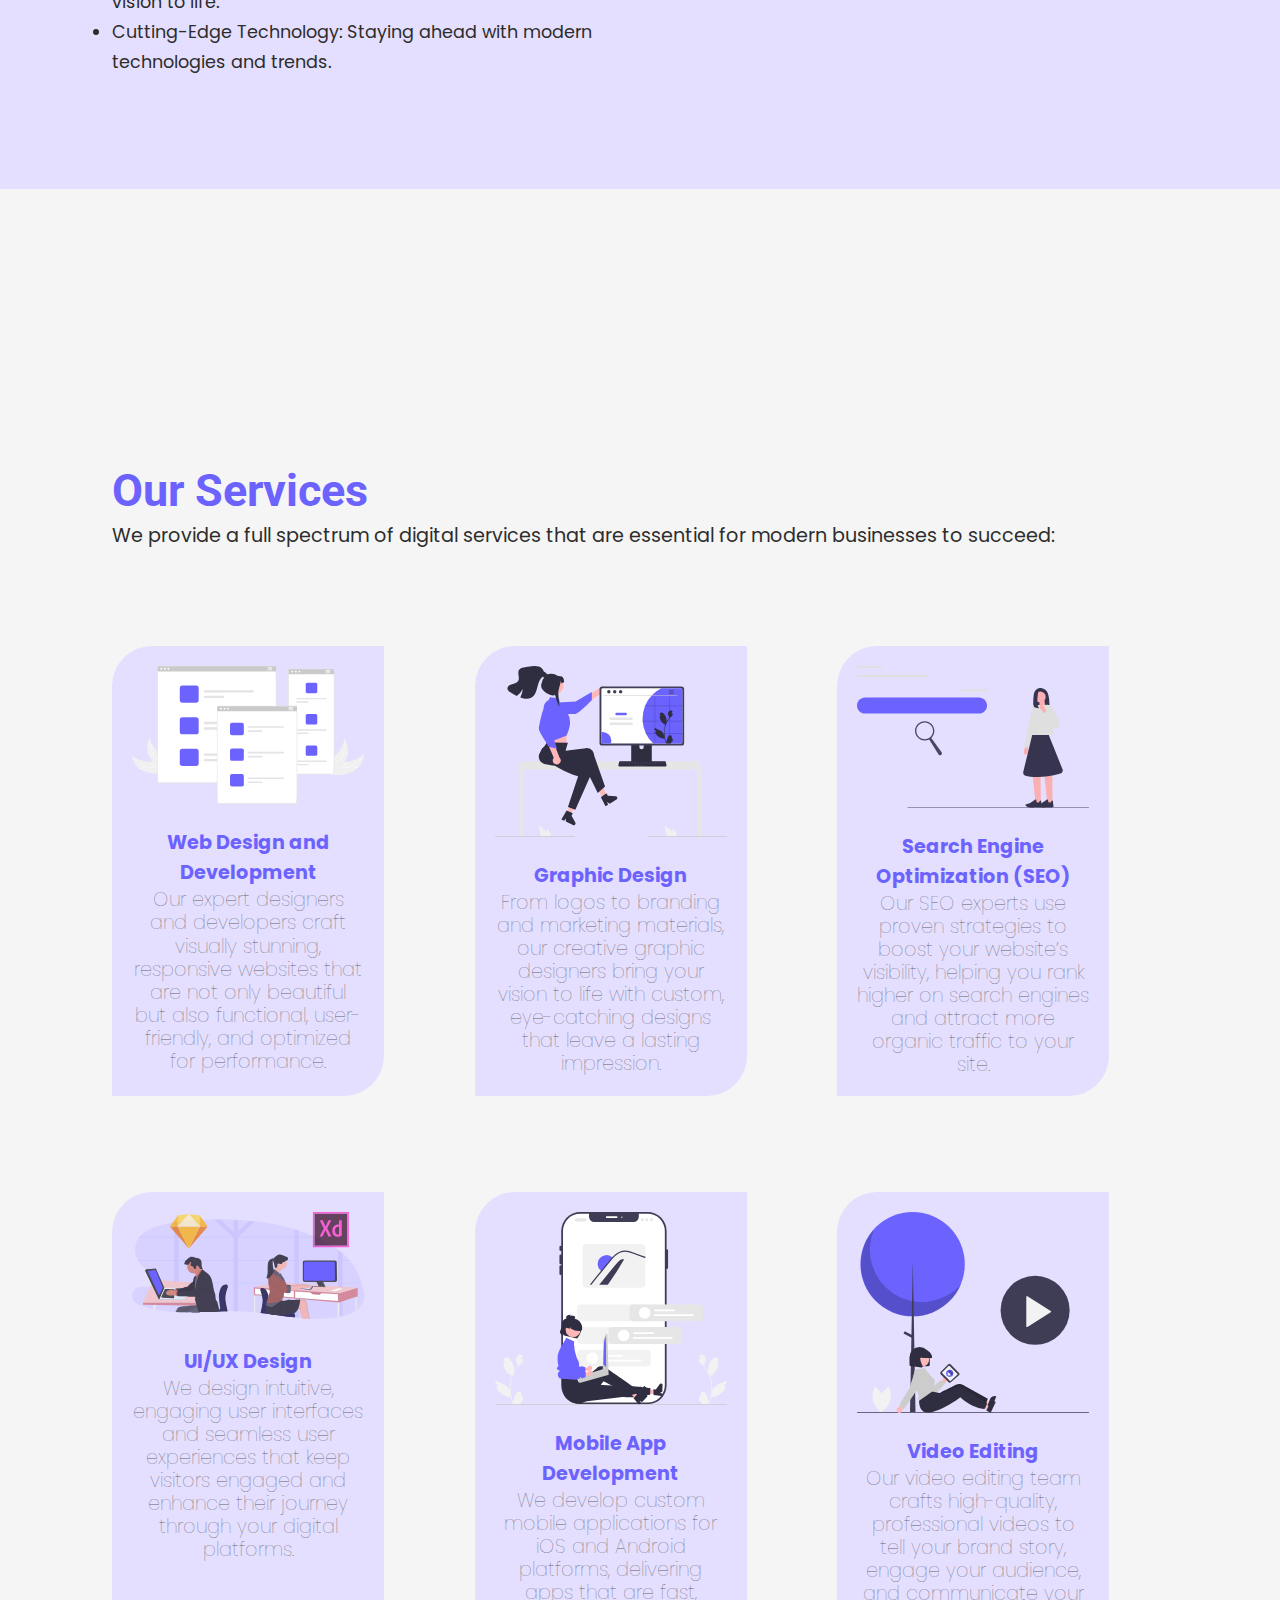
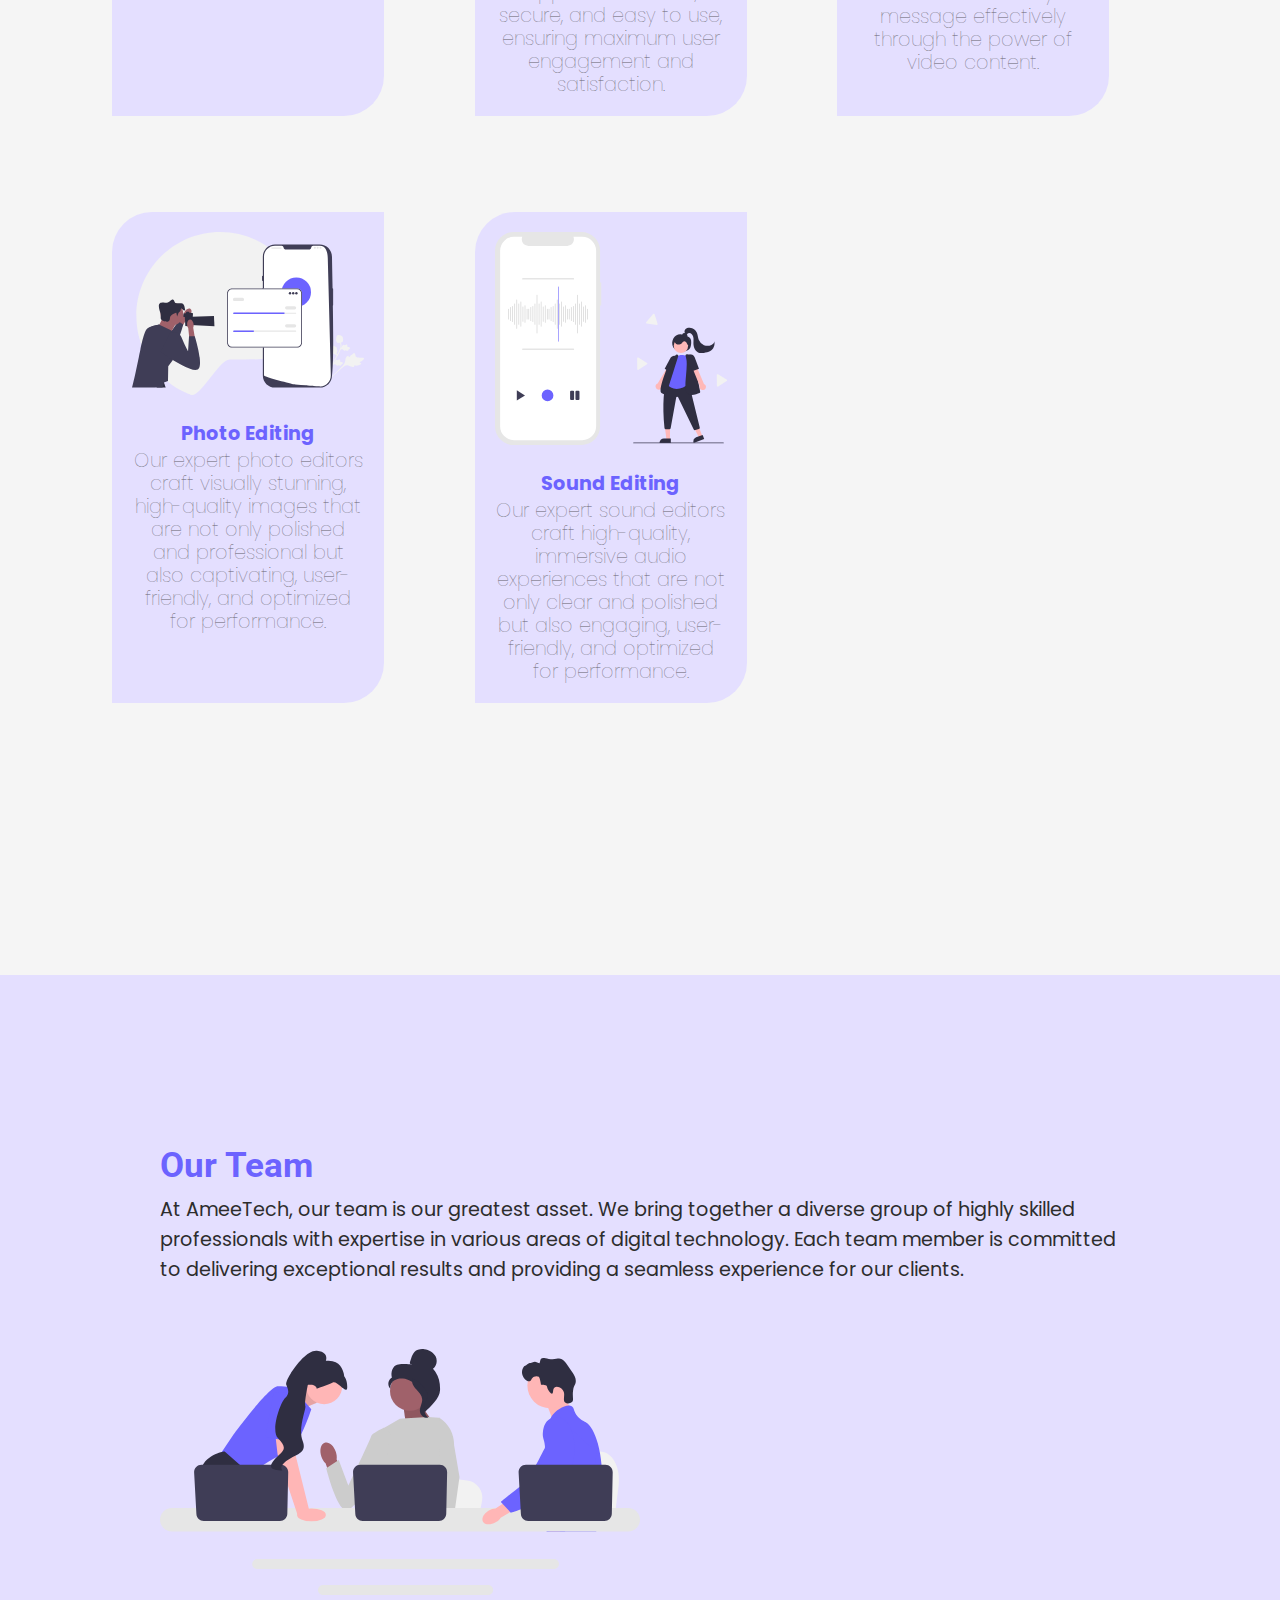
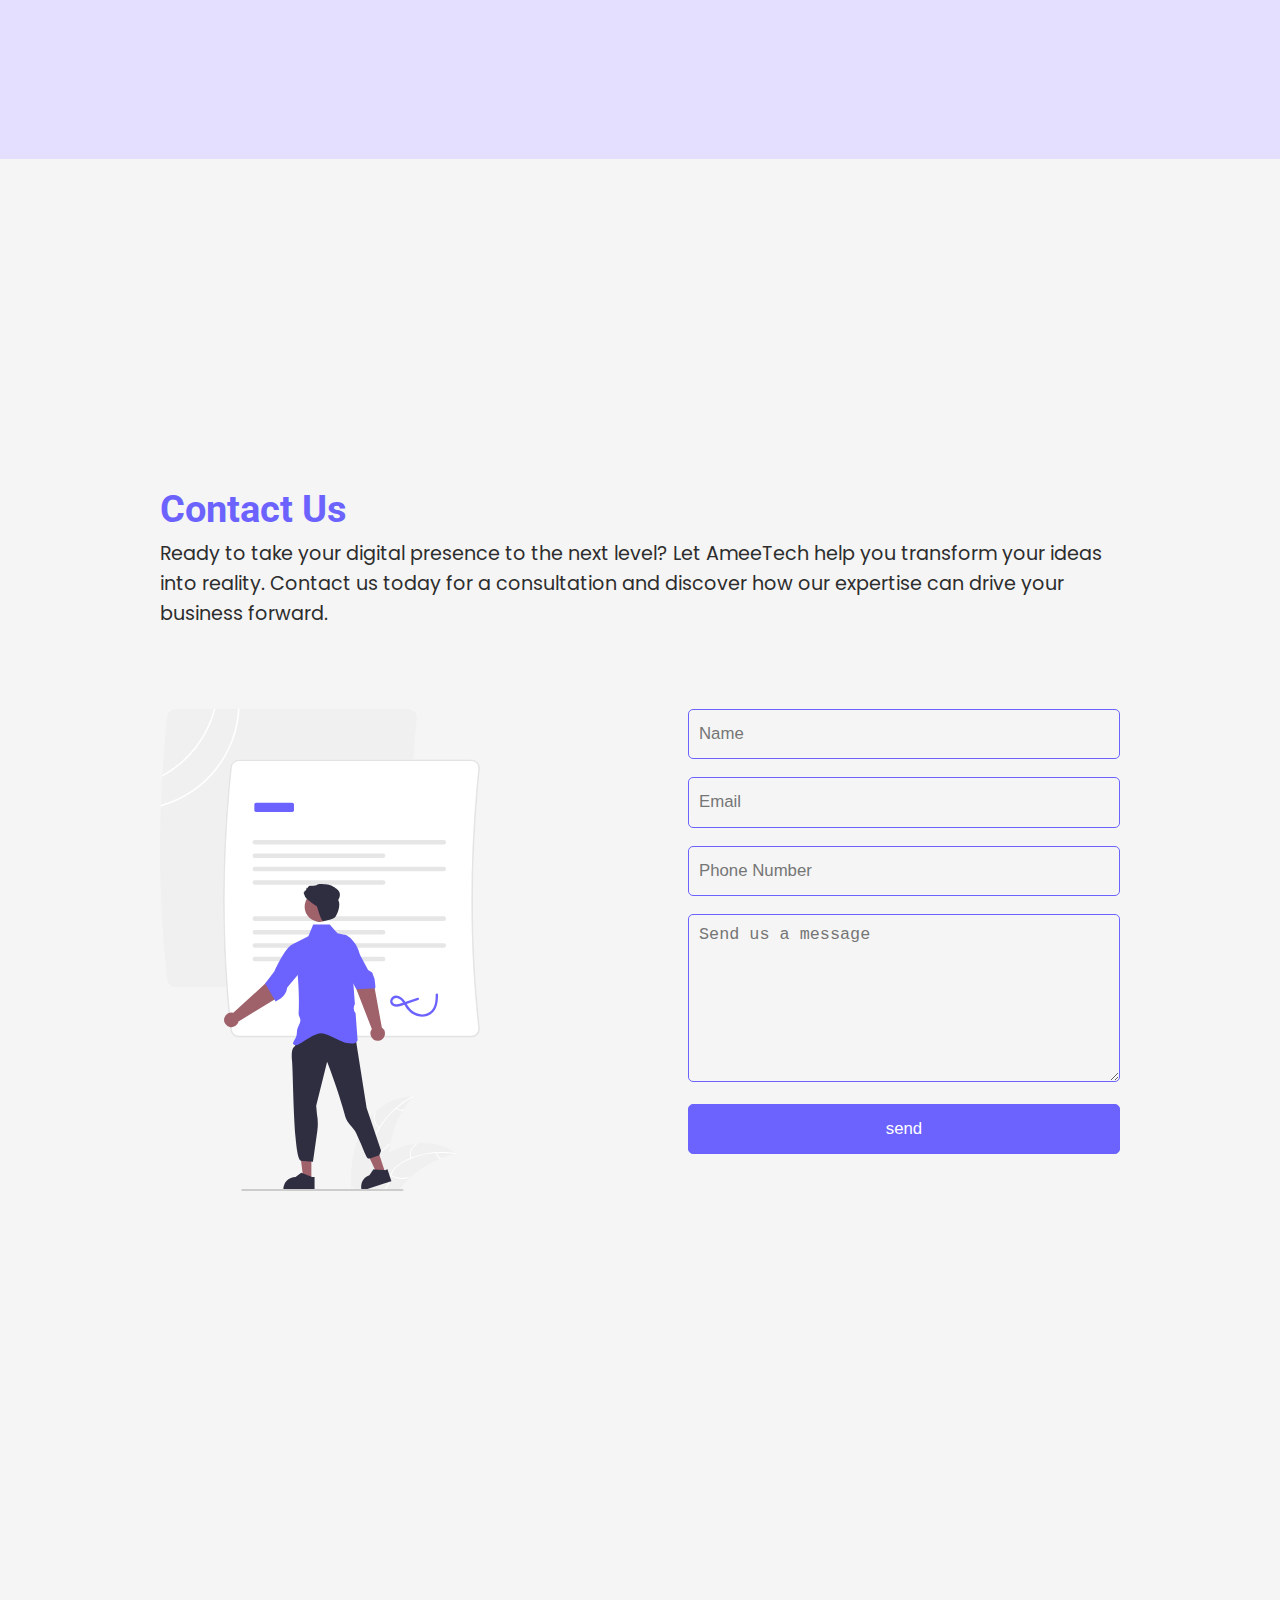
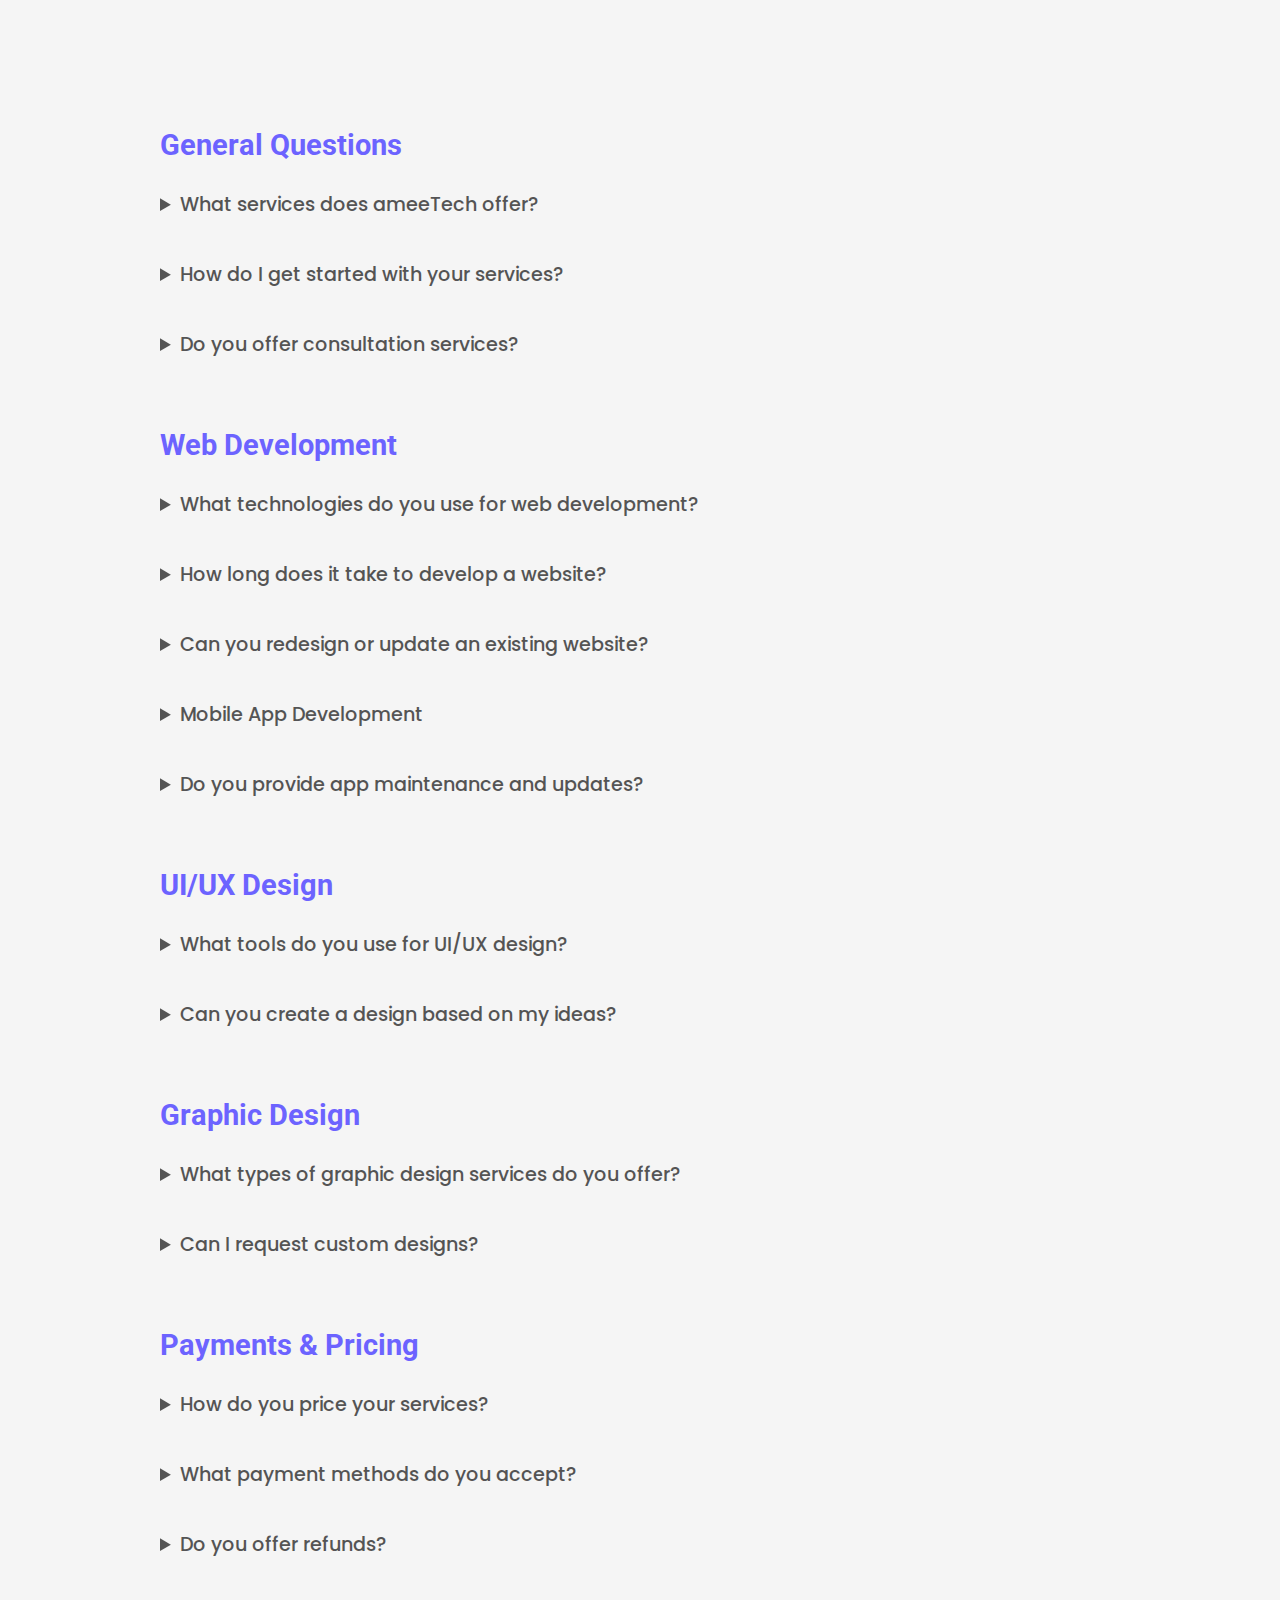
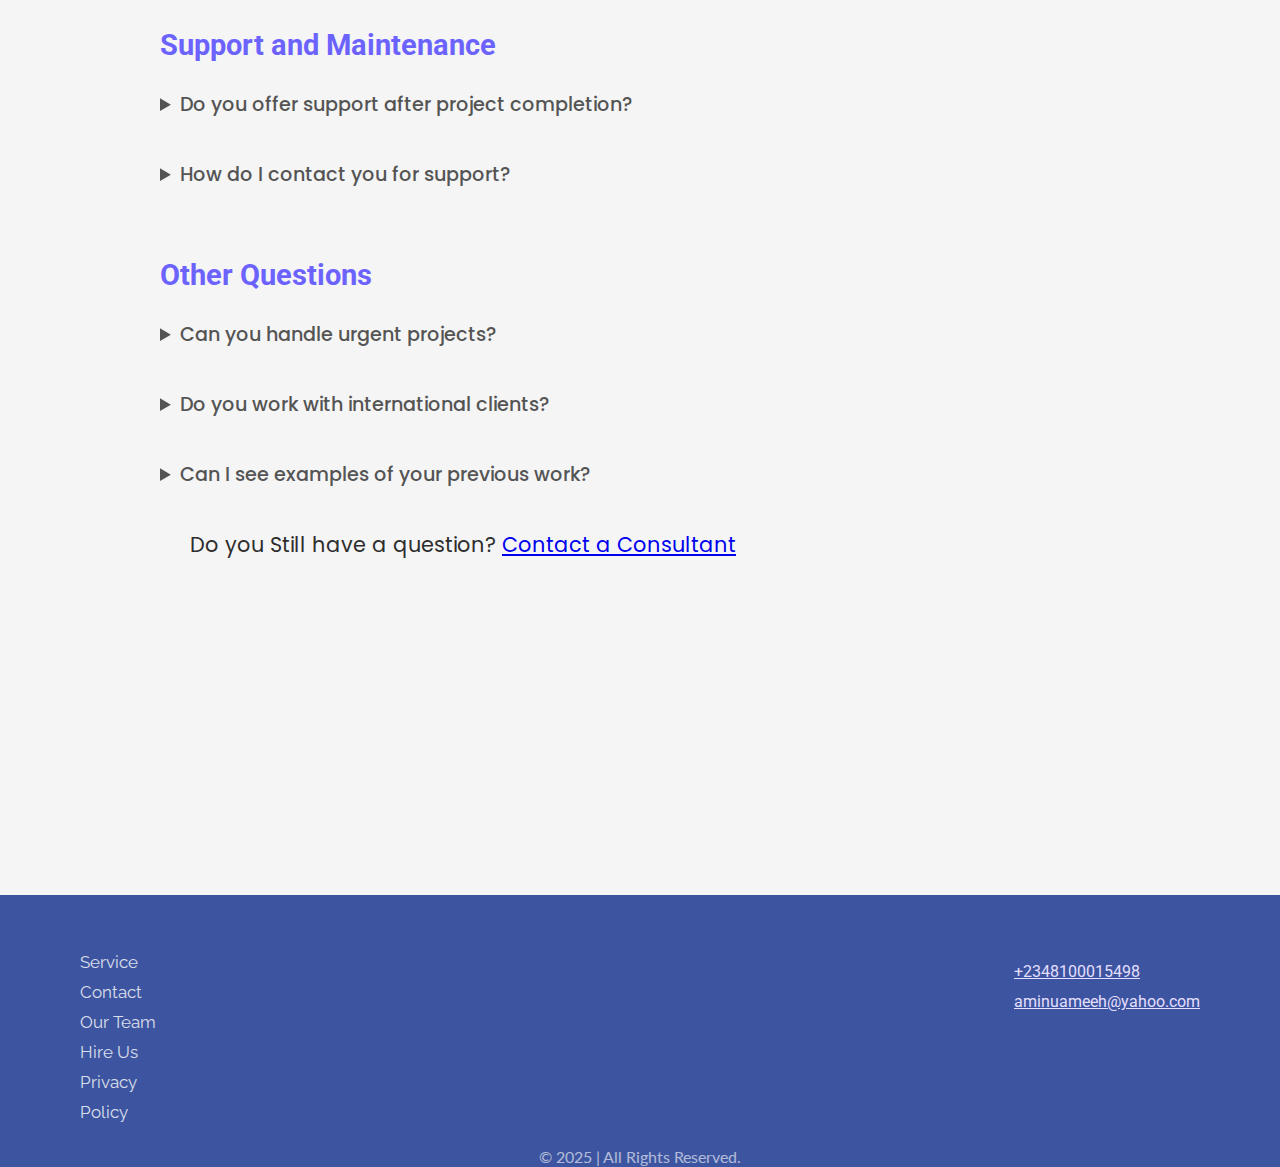
==== commit ff3f8d4e: "connect the form with formspree" ====
--- a/index.html
+++ b/index.html
@@ -26,7 +26,8 @@
                 <li><a href="#contact" class="nav" title="Contact AmeeTech">Contact</a></li>
                 <li><a href="#services" class="nav" title="Our Services">Services</a></li>
                 <li><a href="https://ameetech.blogspot.com/" class="nav" target="_blank" title="AmeeTech Blog">Blog</a></li>
-                <li><a href="#" class="nav" title="Our Portfolio">Portfolio</a></li>
+                <li><a href="#porpolio" class="nav" title="Our Portfolio">Portfolio</a></li>
+                <li><a href="academy.html" class="nav" title="Academy">Academy</a></li>
                 <li><a href="#faq" class="nav" title="Frequently Asked Questions">FAQ</a></li>
             </ul>
         </div>
@@ -41,7 +42,7 @@
                 <li><a href="#services" title="Our Services">Services</a></li>
                 <li><a href="https://ameetech.blogspot.com/" target="_blank" title="AmeeTech Blog">Blog</a></li>
                 <li><a href="#porpolio" title="Our Portfolio">Portfolio</a></li>
-                <li><a href="#academy" title="Academy">Academy</a></li>
+                <li><a href="academy.html" title="Academy">Academy</a></li>
                 <li><a href="#faq" title="Frequently Asked Questions">FAQ</a></li>
             </ul>
             <div class="menu"><i class="fa-solid fa-bars" title="Menu"></i></div>
@@ -163,9 +164,10 @@
                     <img src="images/contrac.svg" alt="">
                 </div>
 
-            <form action="">
+            <form action="https://formspree.io/f/mrbpyldr" method="POST">
                 <input type="text" name="name" id="" placeholder="Name"><br><br>
                 <input type="email" name="email" placeholder="Email"><br><br>
+                <input type="tel" name="phone" placeholder="Phone Number"><br><br>
                 <textarea name="message" placeholder="Send us a message" draggable="false"></textarea><br><br>
                 <input type="submit" value="send" id="submit" >
             </form>
--- a/style.css
+++ b/style.css
@@ -38,7 +38,8 @@
     justify-content: space-between;
     text-align: center;
     margin-inline: auto;
-    background-color: var(--background-color);
+    background-color: transparent;
+    backdrop-filter: blur(10px);
     top: 5px;
     margin-top: -5px;
     padding: 25px;
@@ -142,7 +143,7 @@
     color: var(--primary-color);
     font-weight: 200;
     font-weight: bolder;
-  line-height: 64px;
+     line-height: 64px;
 }
 header .header-container p{
     font-size: 1rem;
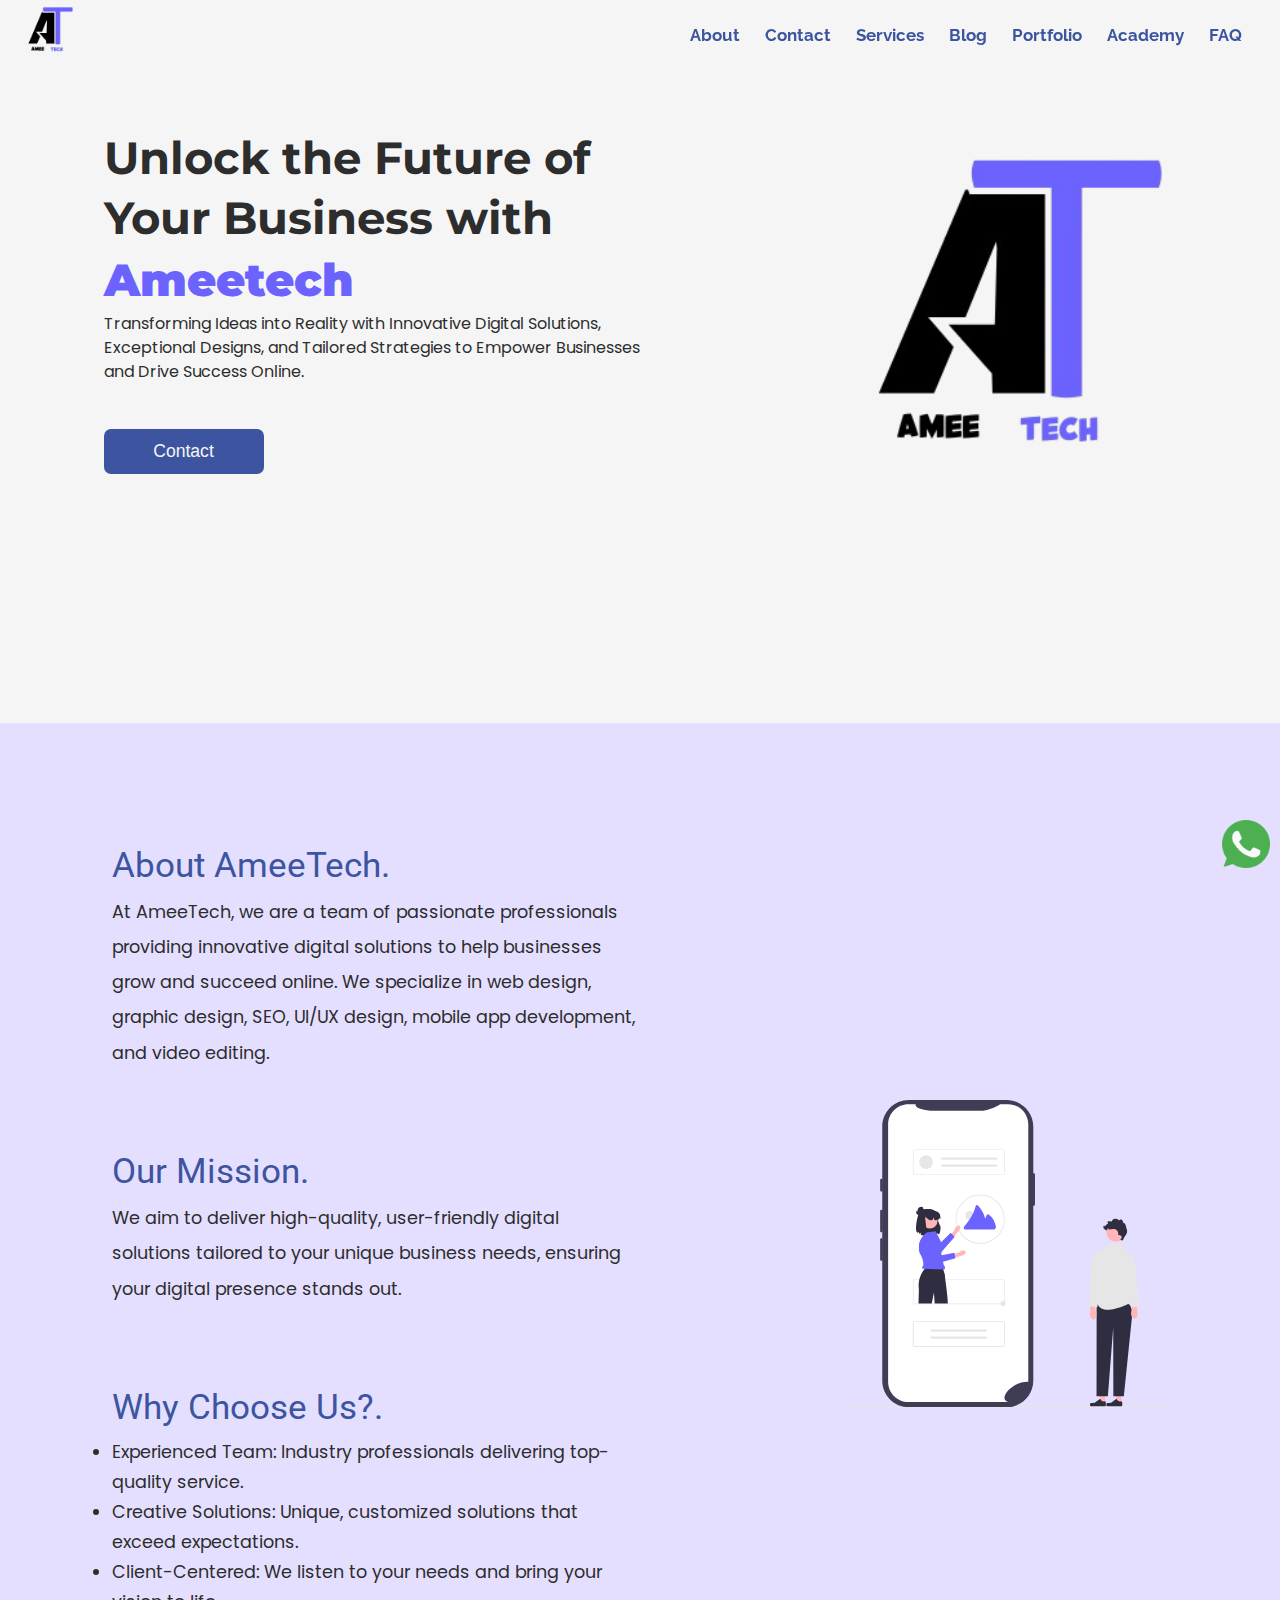
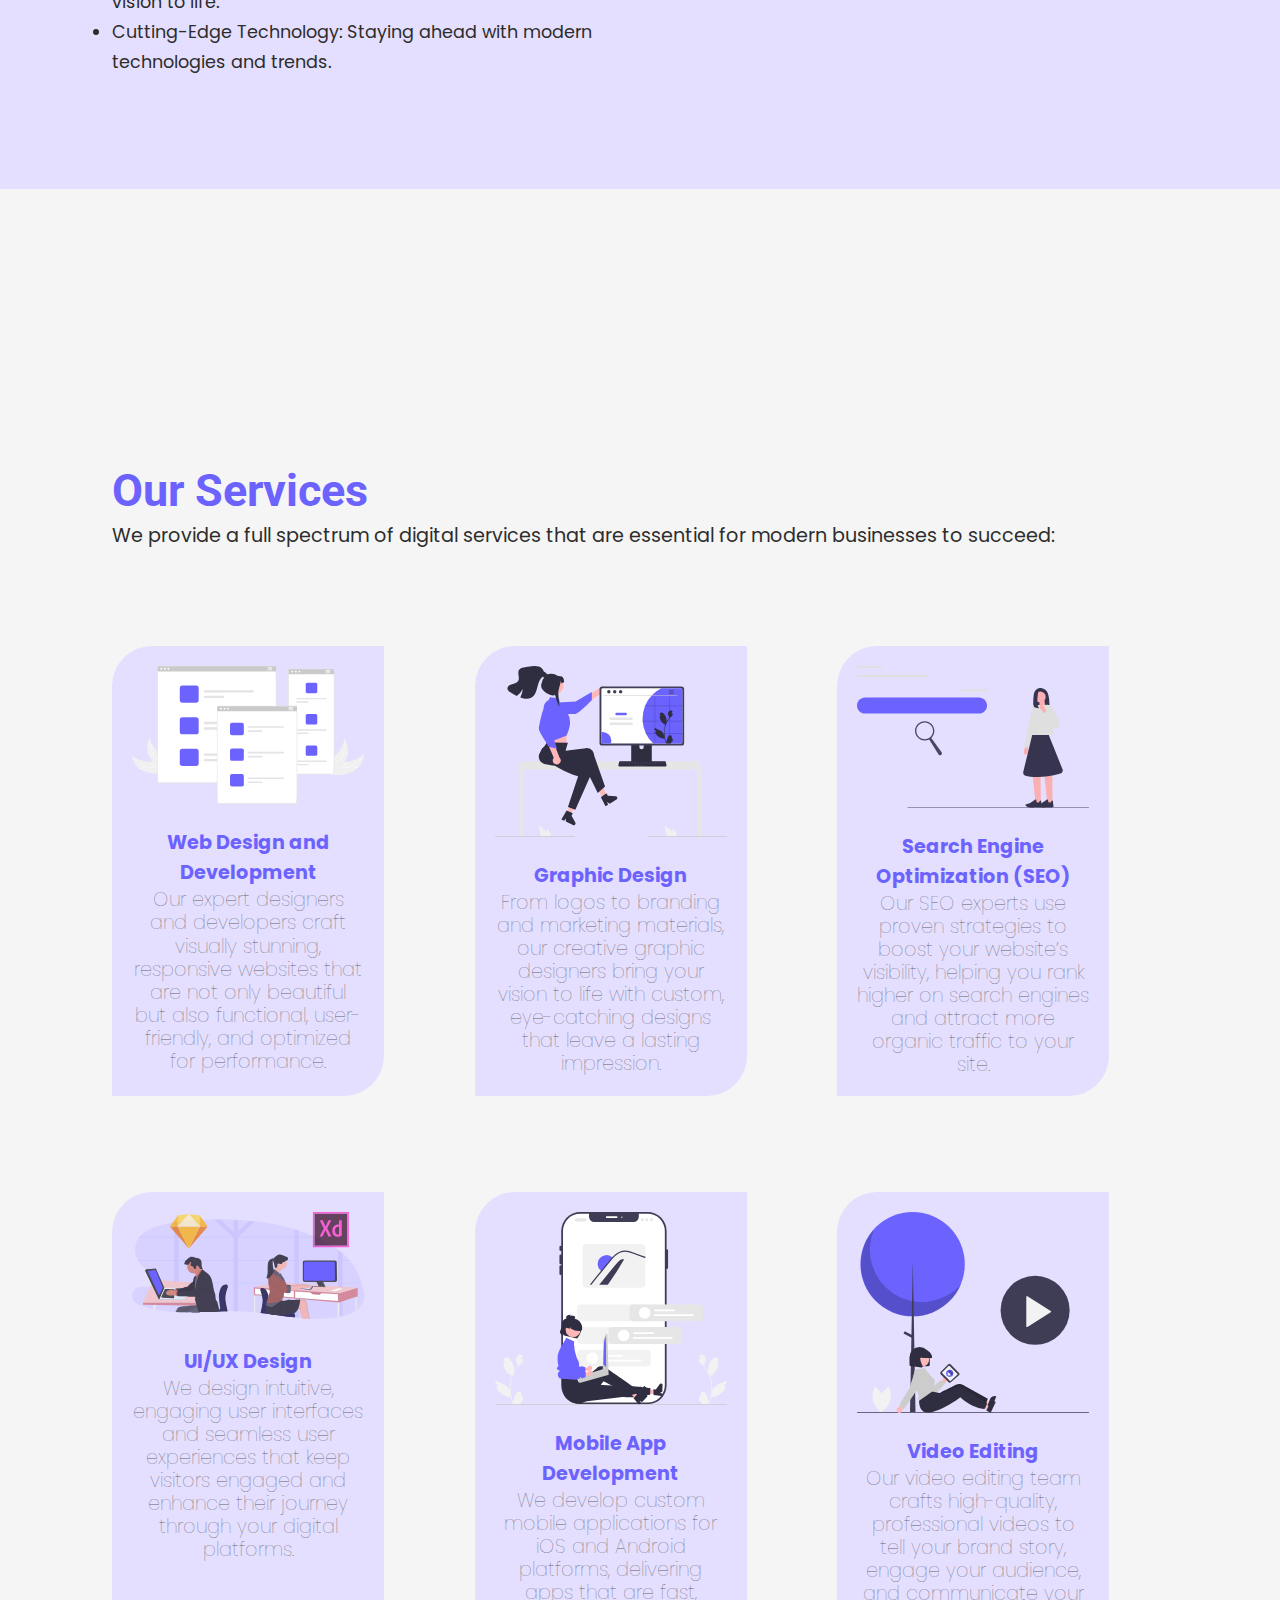
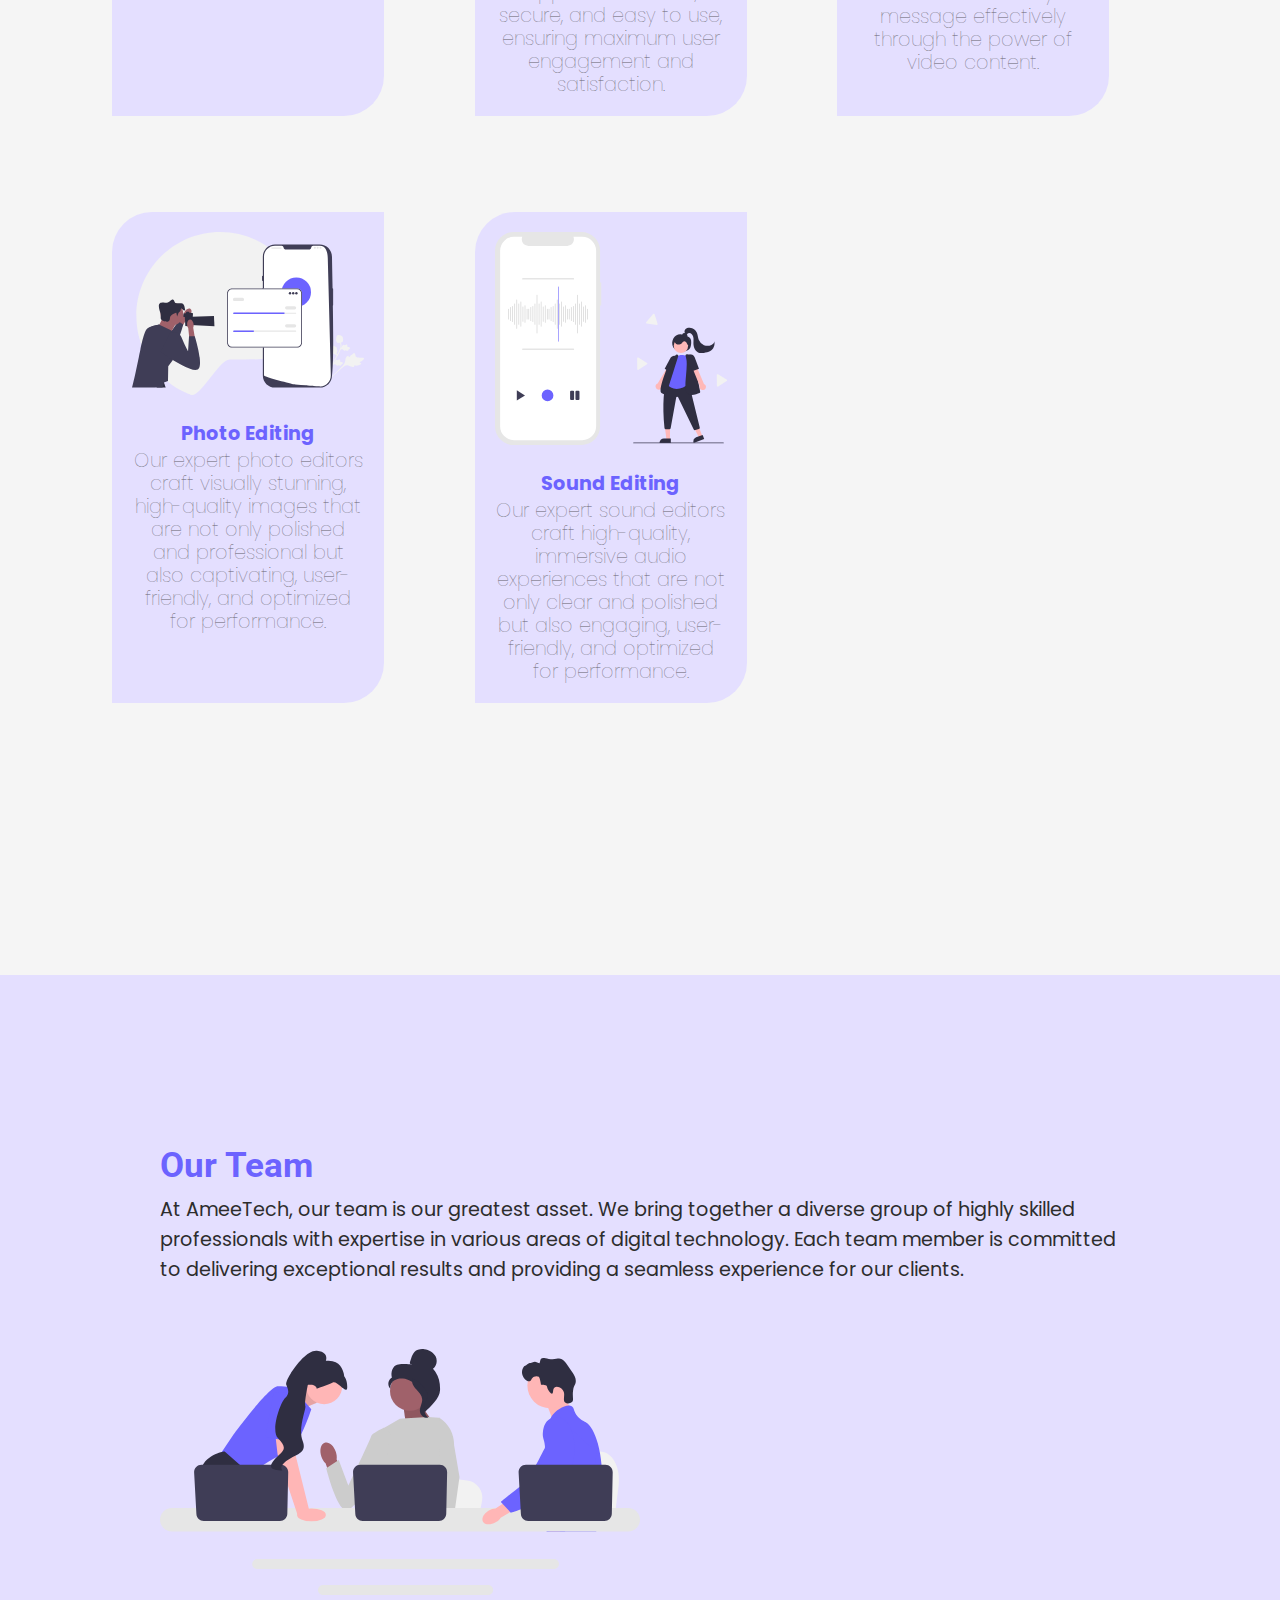
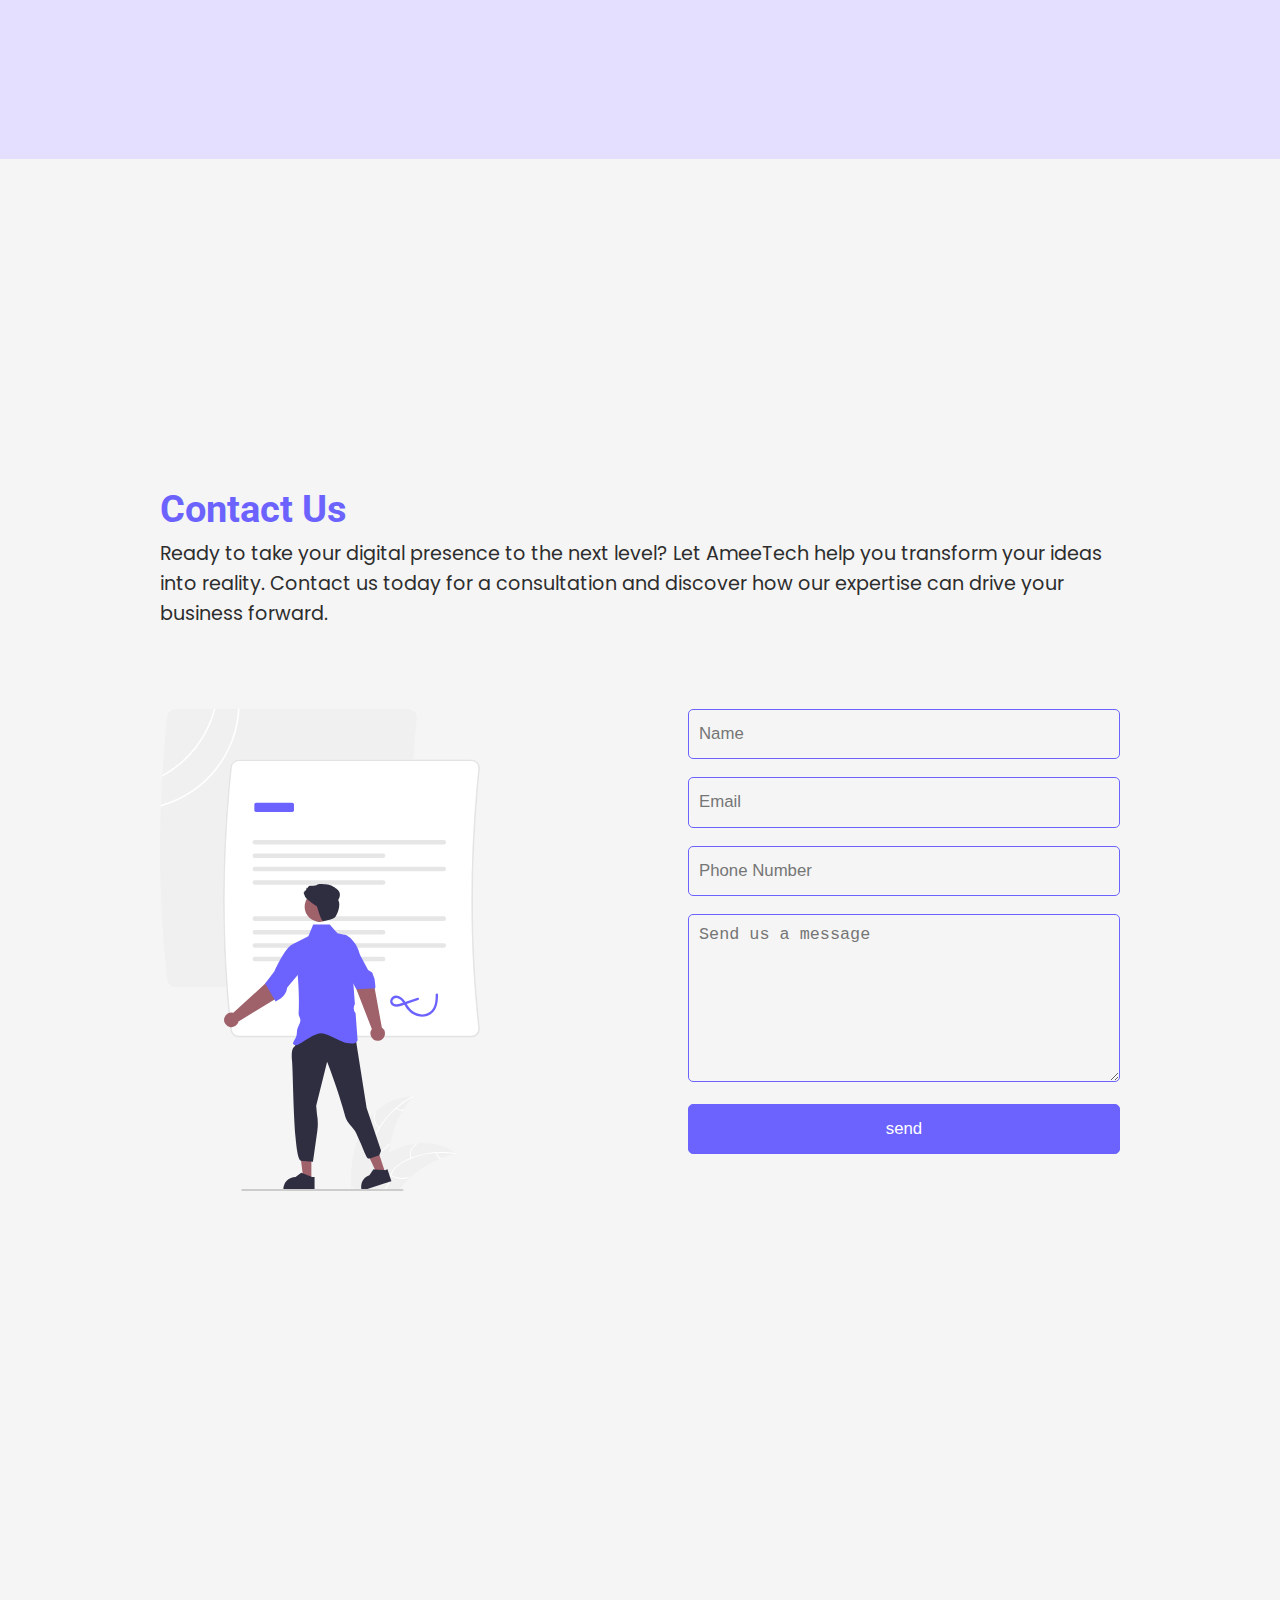
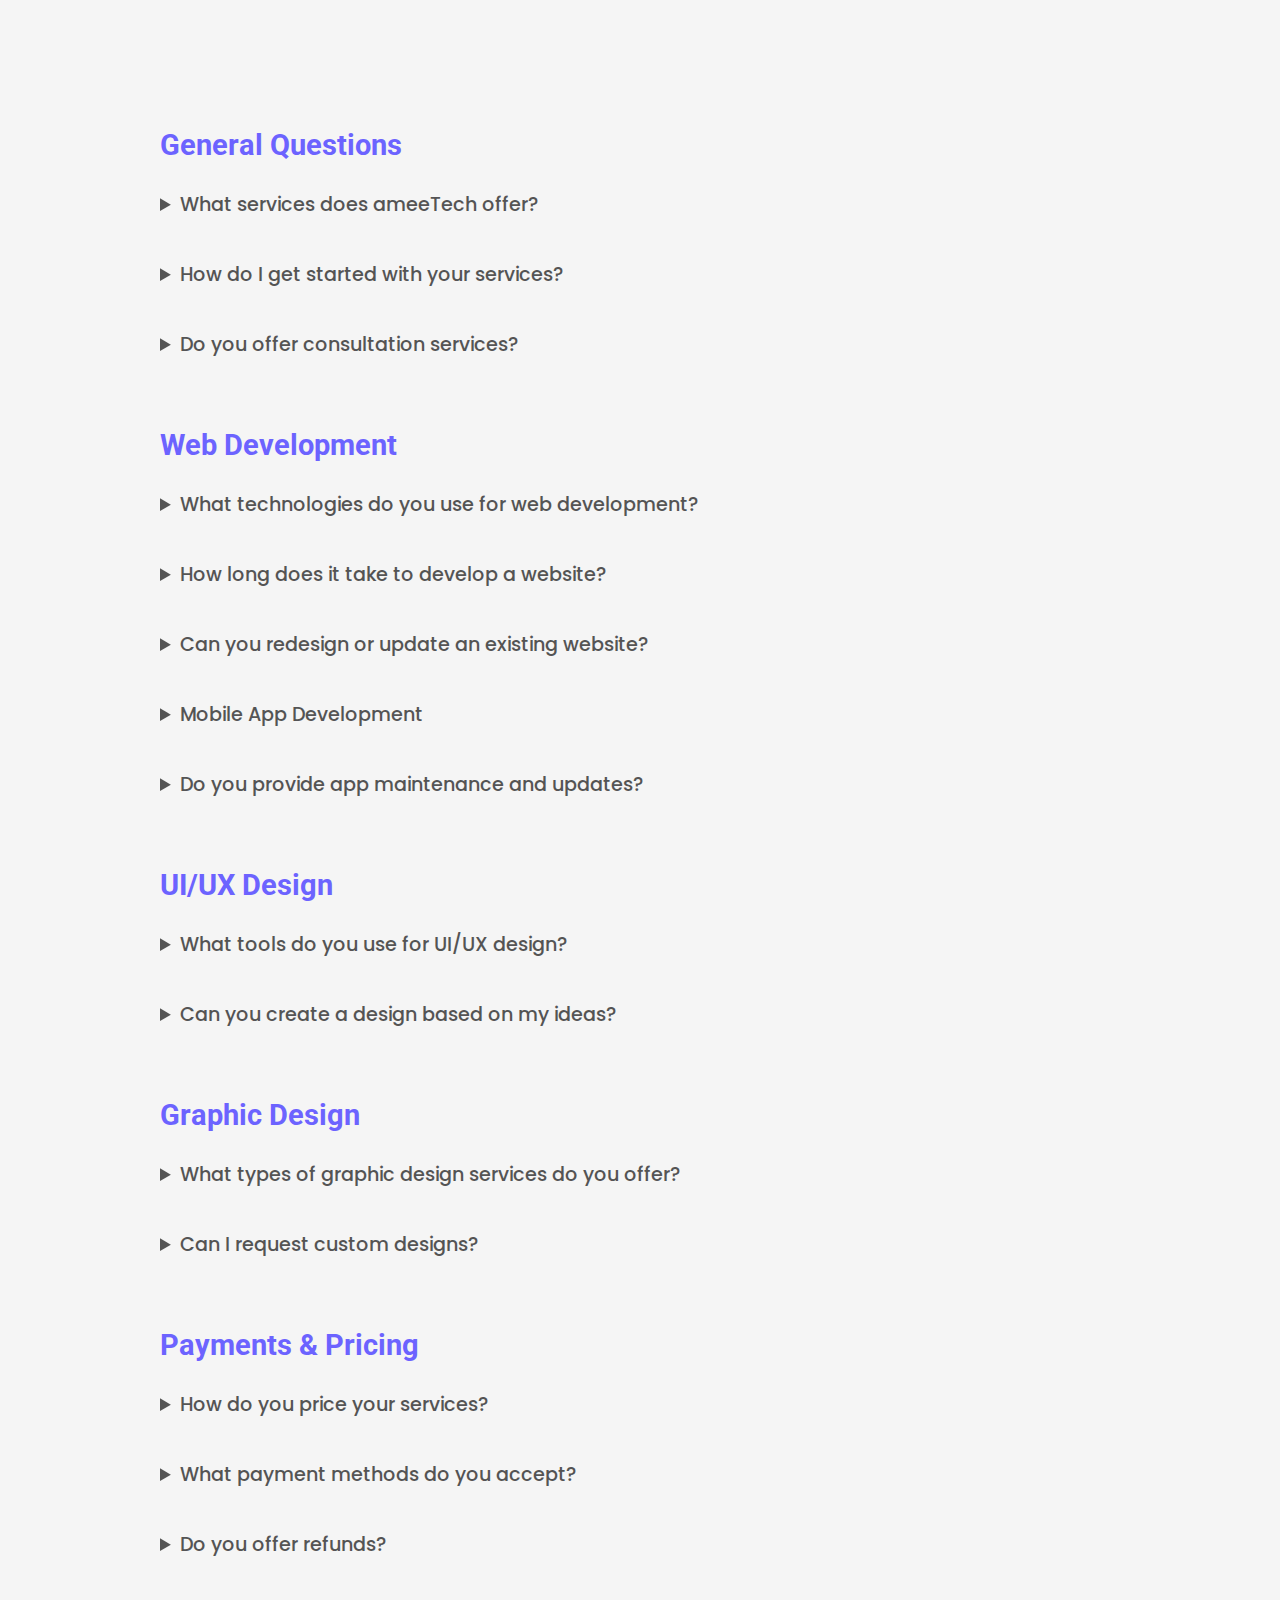
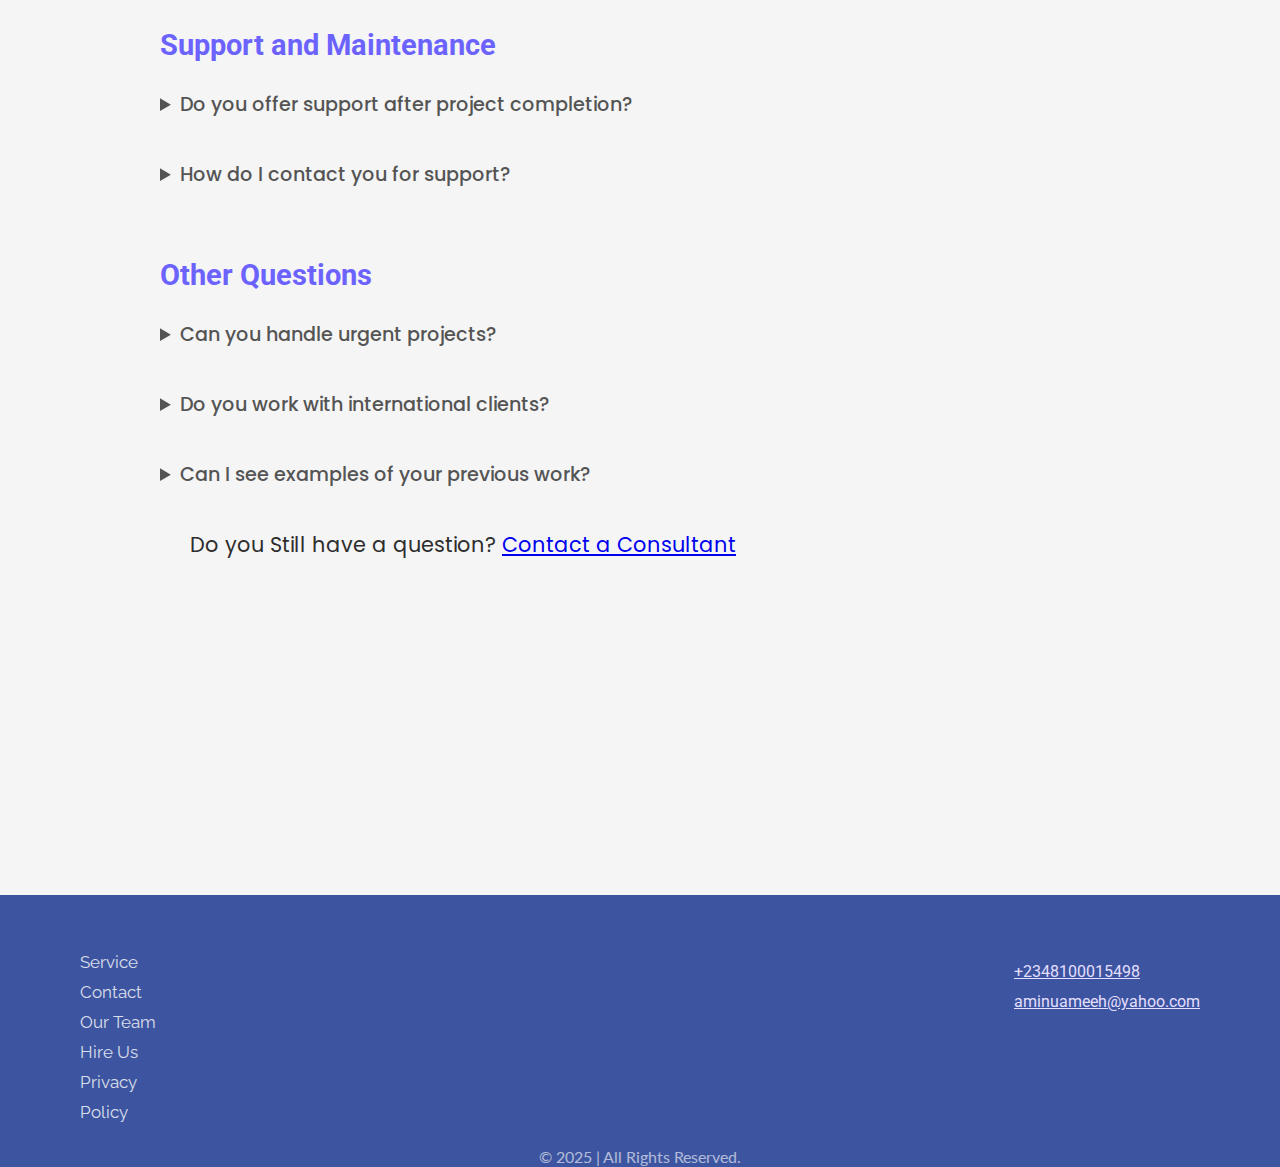
==== commit 49647884: "added more feature - client can now be able to send a direct whatspp message toameetech" ====
--- a/index.html
+++ b/index.html
@@ -69,6 +69,11 @@
 
     <!-- start of the main menu element  -->
     <main>
+        <div class="whatsapp-container">
+           <a href="https://wa.me/2348100015498?text=Hi%20Ameetech%20%F0%9F%91%8B%2C%20I%20found%20your%20website%20and%20I%E2%80%99m%20curious%20%E2%80%94%20can%20you%20help%20me%20build%20a%20%5Bproject%20name%5D%3F
+           "><img src="images/whatsapp.png" alt="Chat on WhatsApp" title="Chat on WhatsApp"> </a>
+        </div>
+        
         <section class="section hidden" id="about">
             <div class="detail-container">
                     <h1 title="about ameetech company">About AmeeTech.</h1>
--- a/style.css
+++ b/style.css
@@ -189,6 +189,25 @@
     margin: 0 auto;
     margin-inline: auto;
 }
+.whatsapp-container{
+    width: 3em;
+    height: 3em;
+    position: fixed;
+    right: 10px;
+    bottom: 2em;
+    z-index: 100;
+}
+.whatsapp-container img{
+    width: 100%;
+    height: 100%;
+    object-fit: cover; 
+}
+.whatsapp-container:hover,
+.whatsapp-container img:hover{
+    cursor: pointer;
+    transform: scale(1.05);
+    transition: all 0.2s ease;
+}
 /* start about page here  */
 main #about{
     display: flex;
